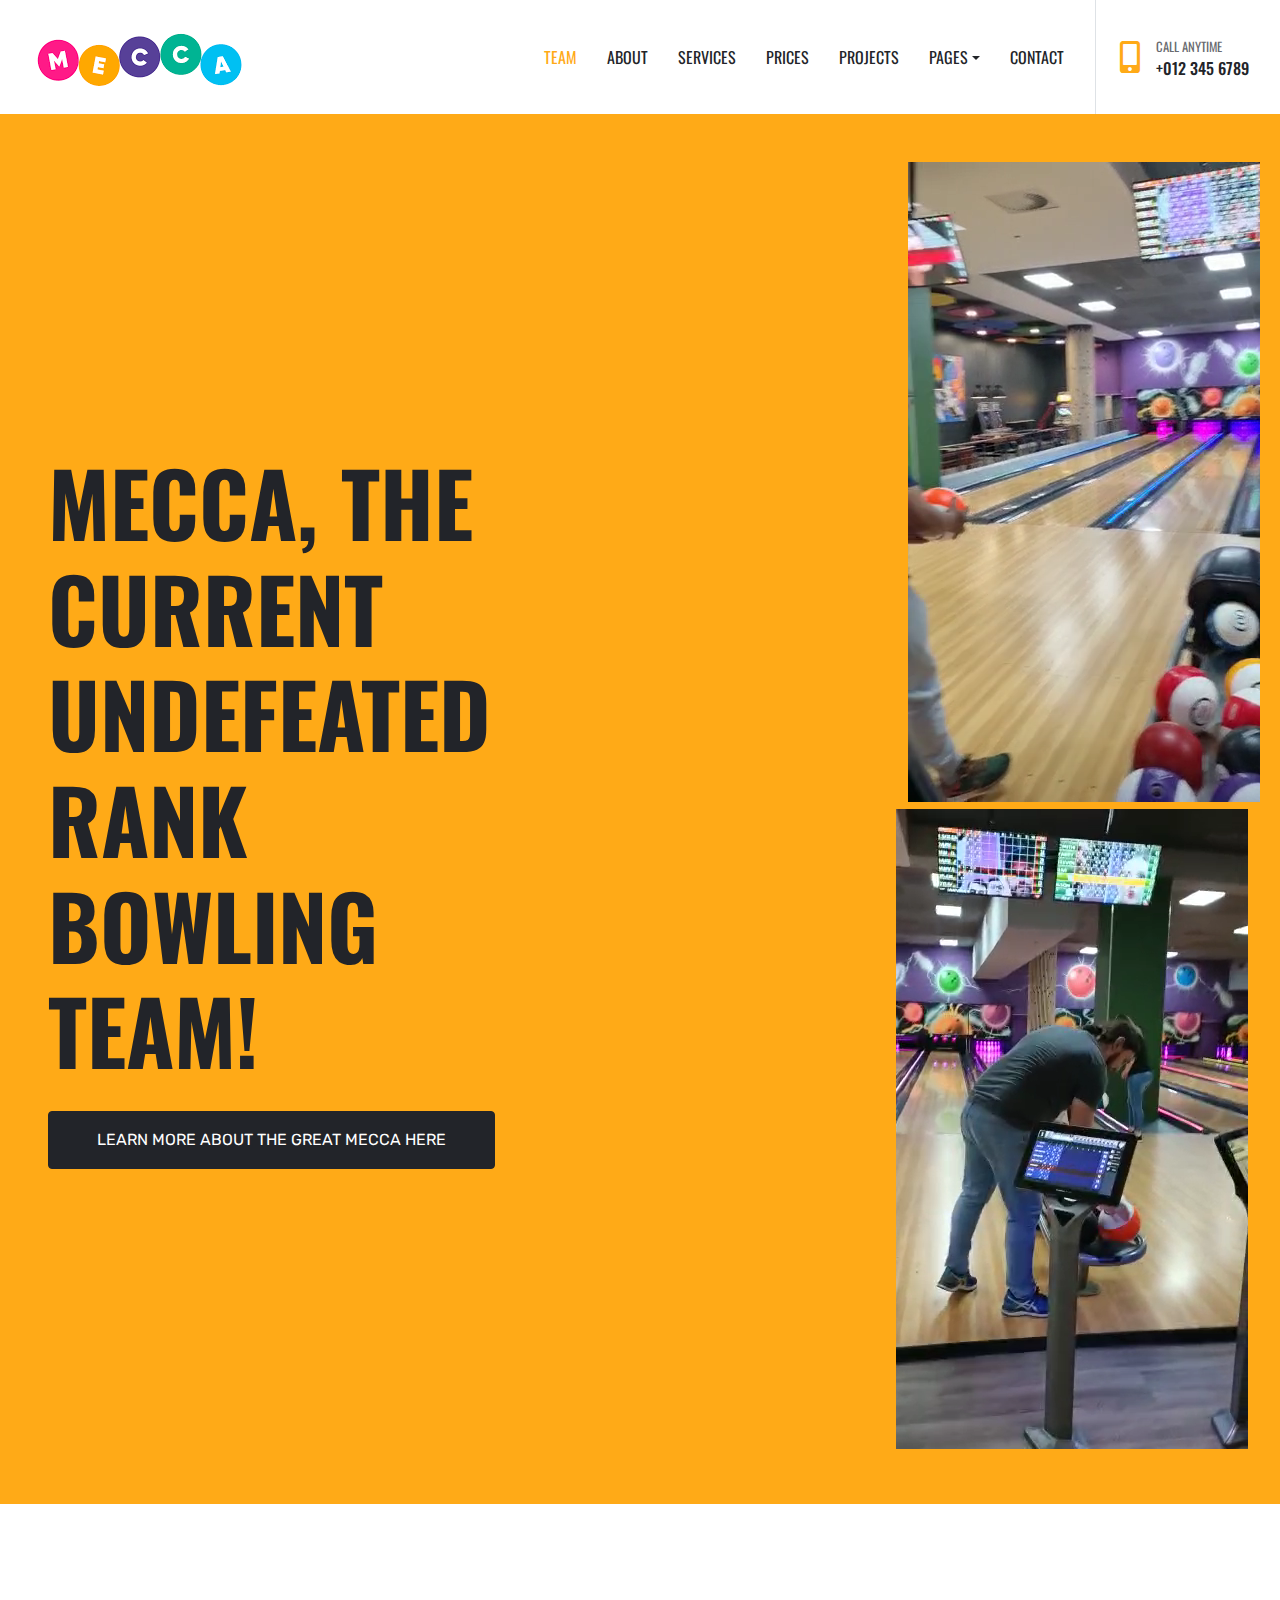
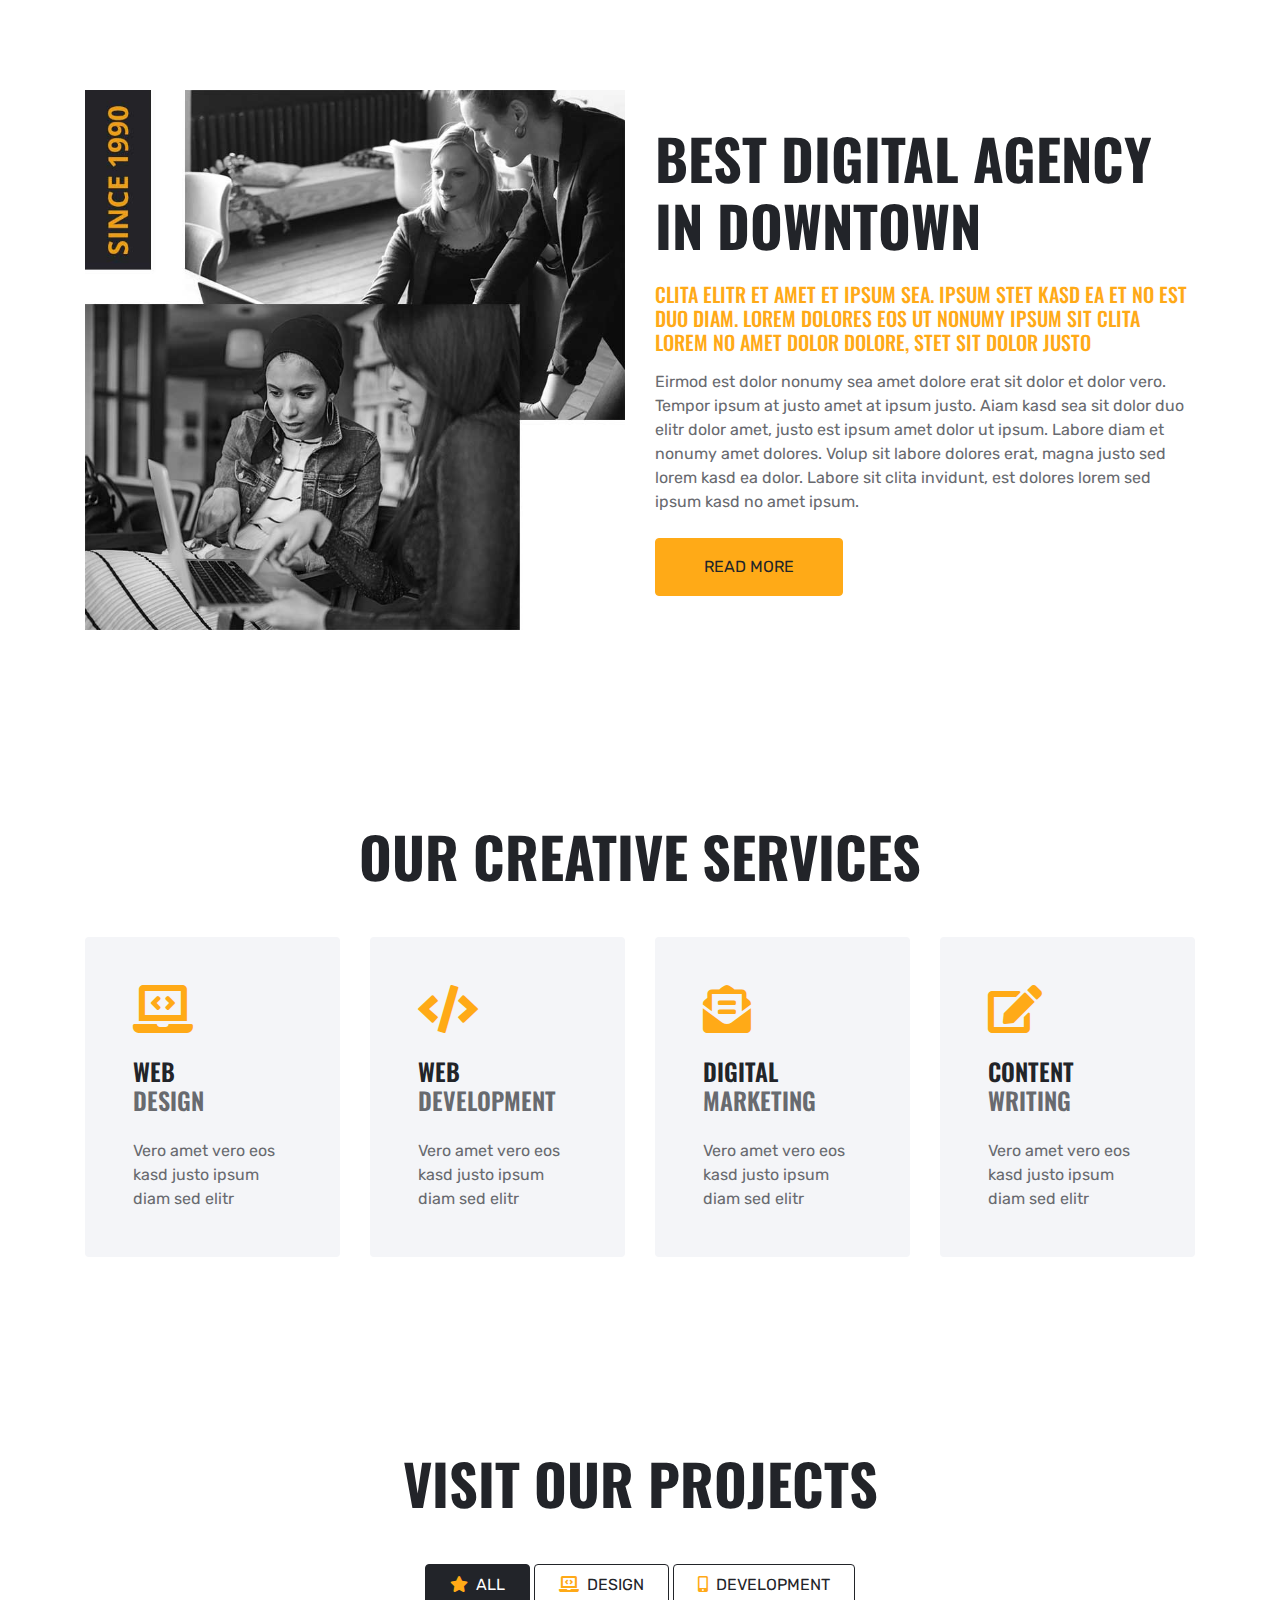
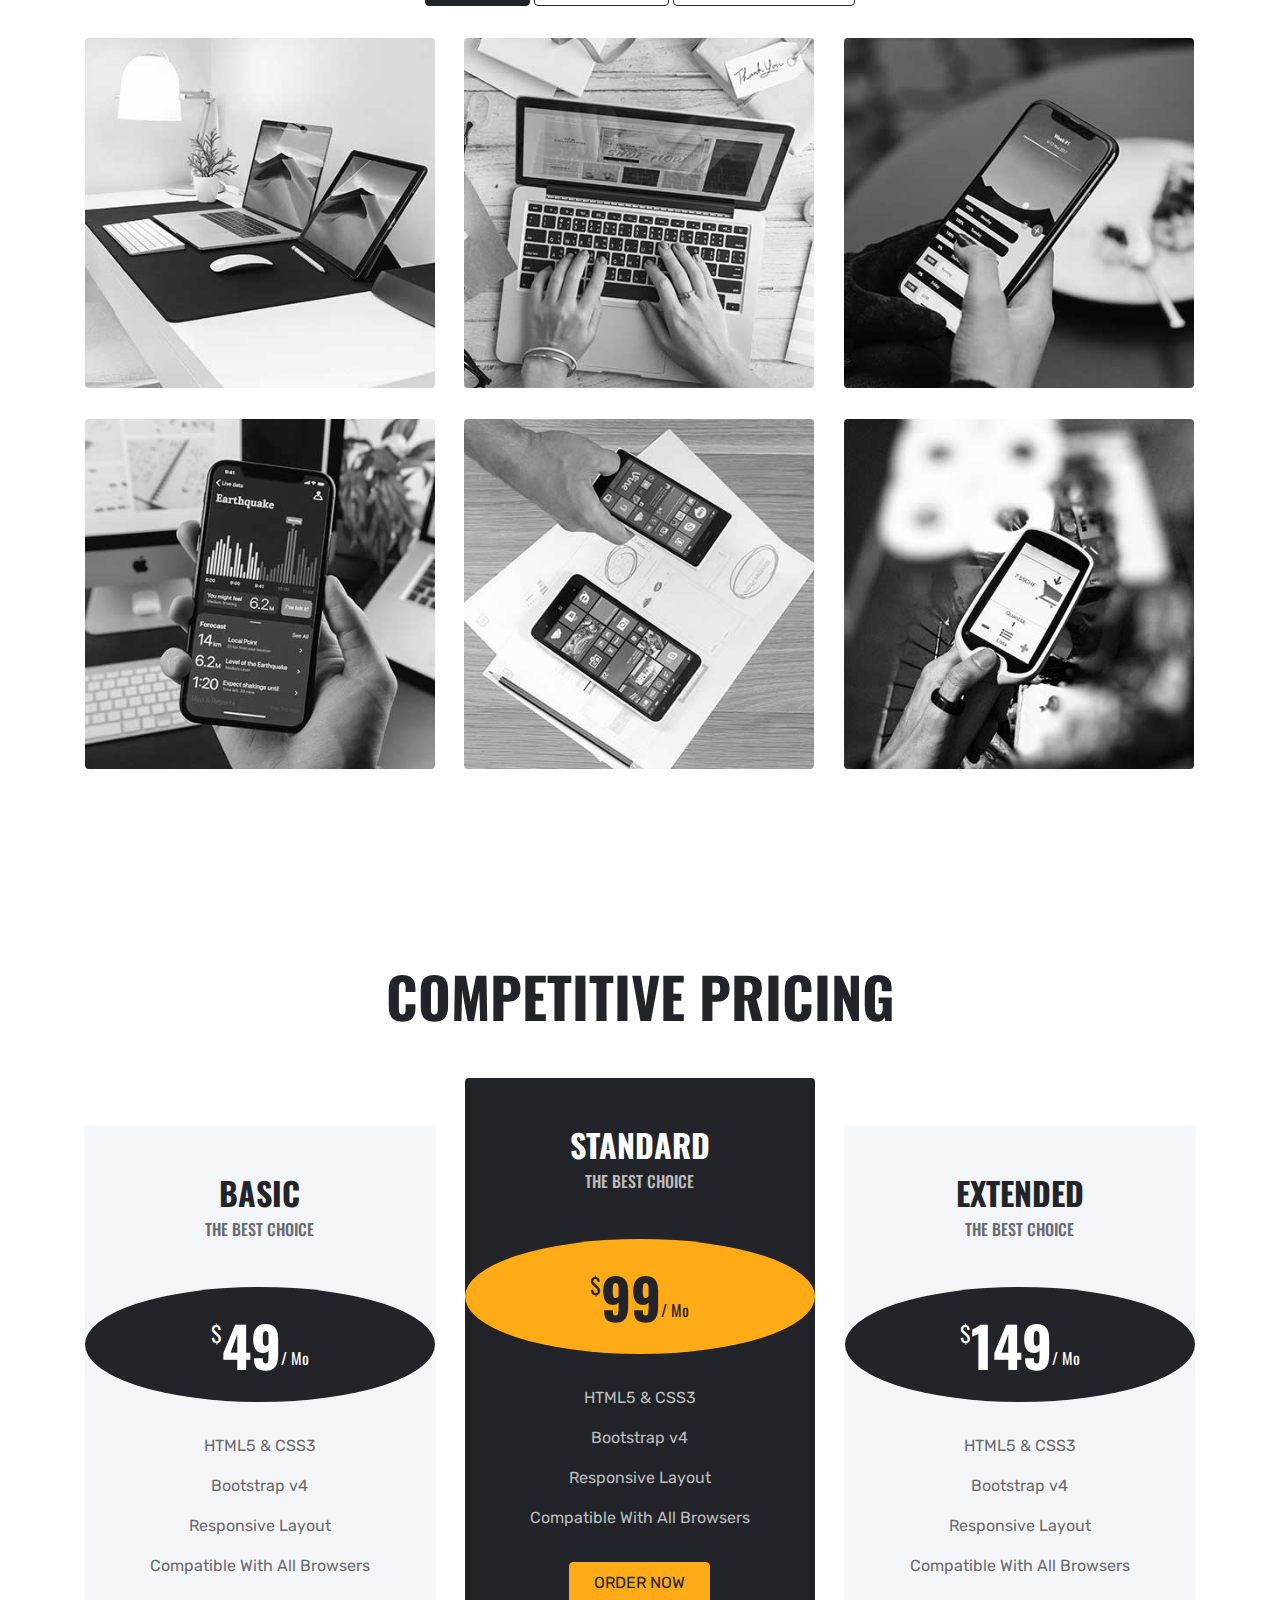
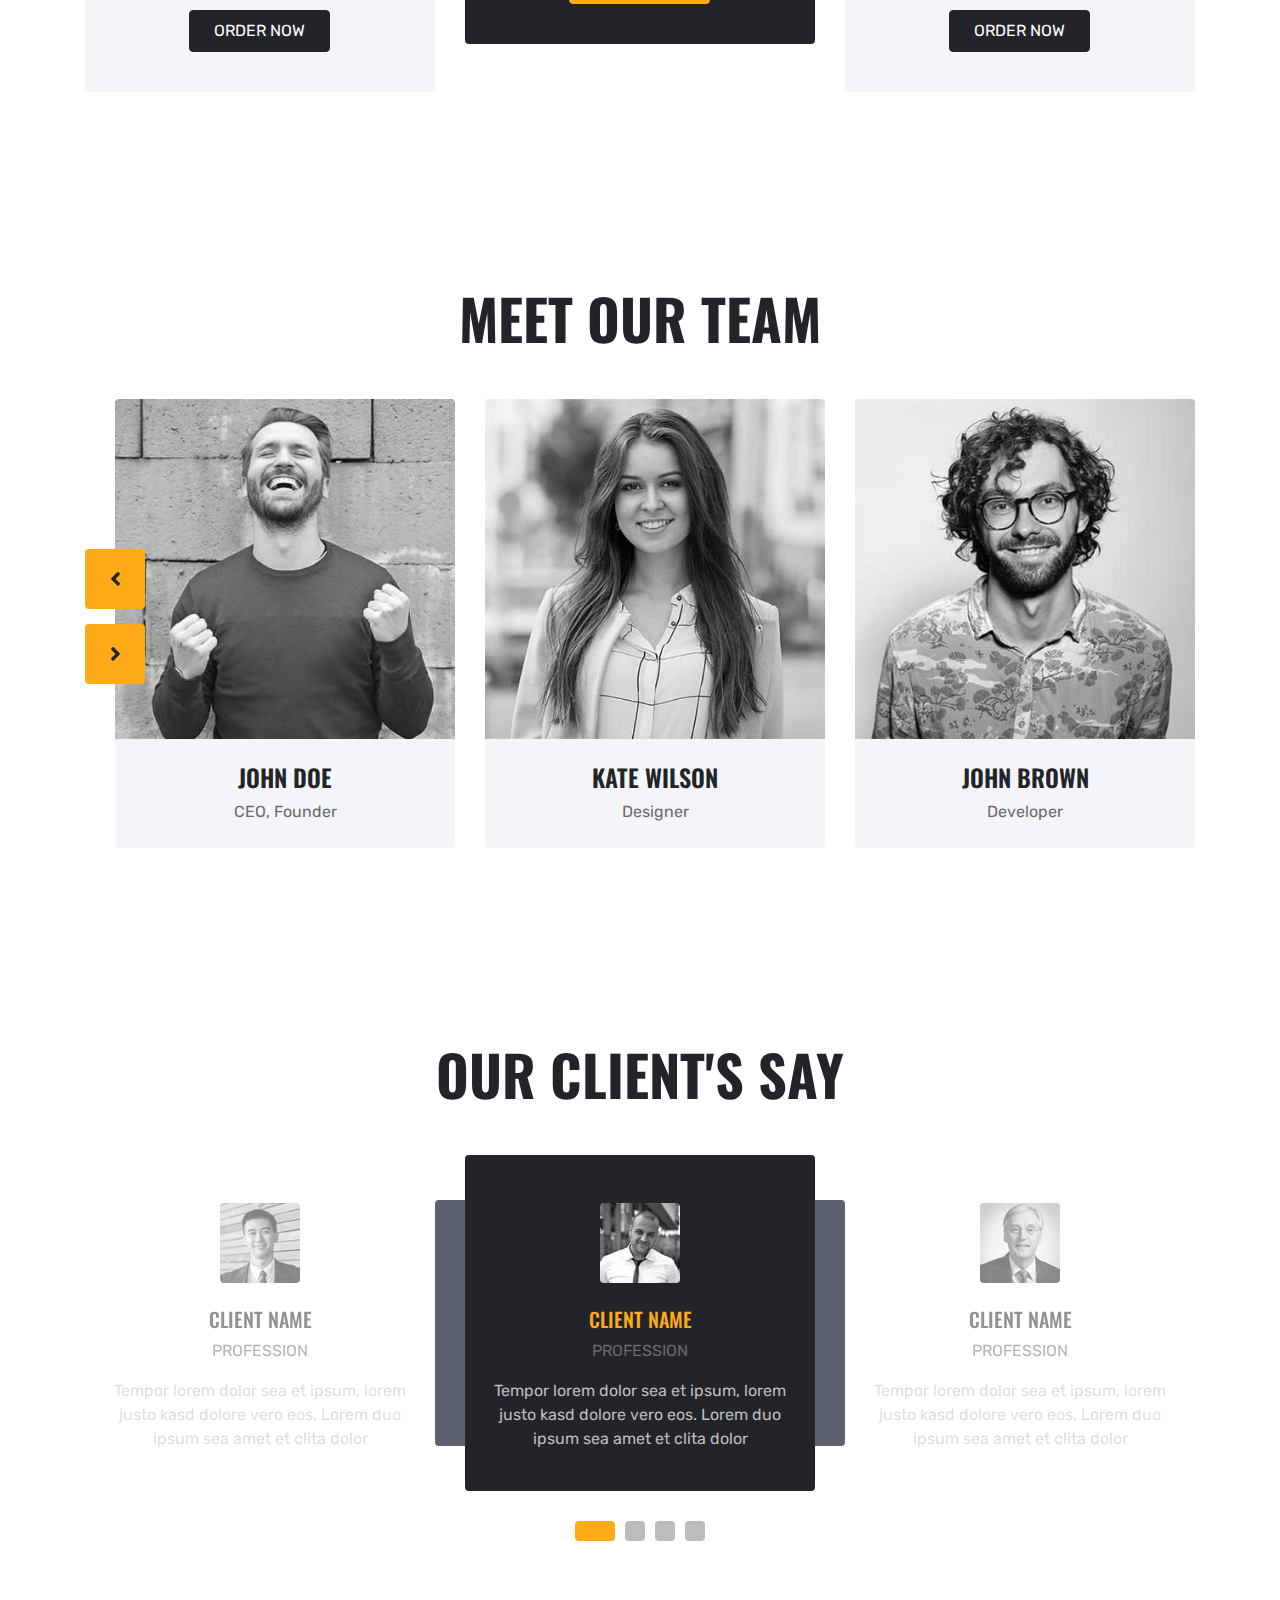
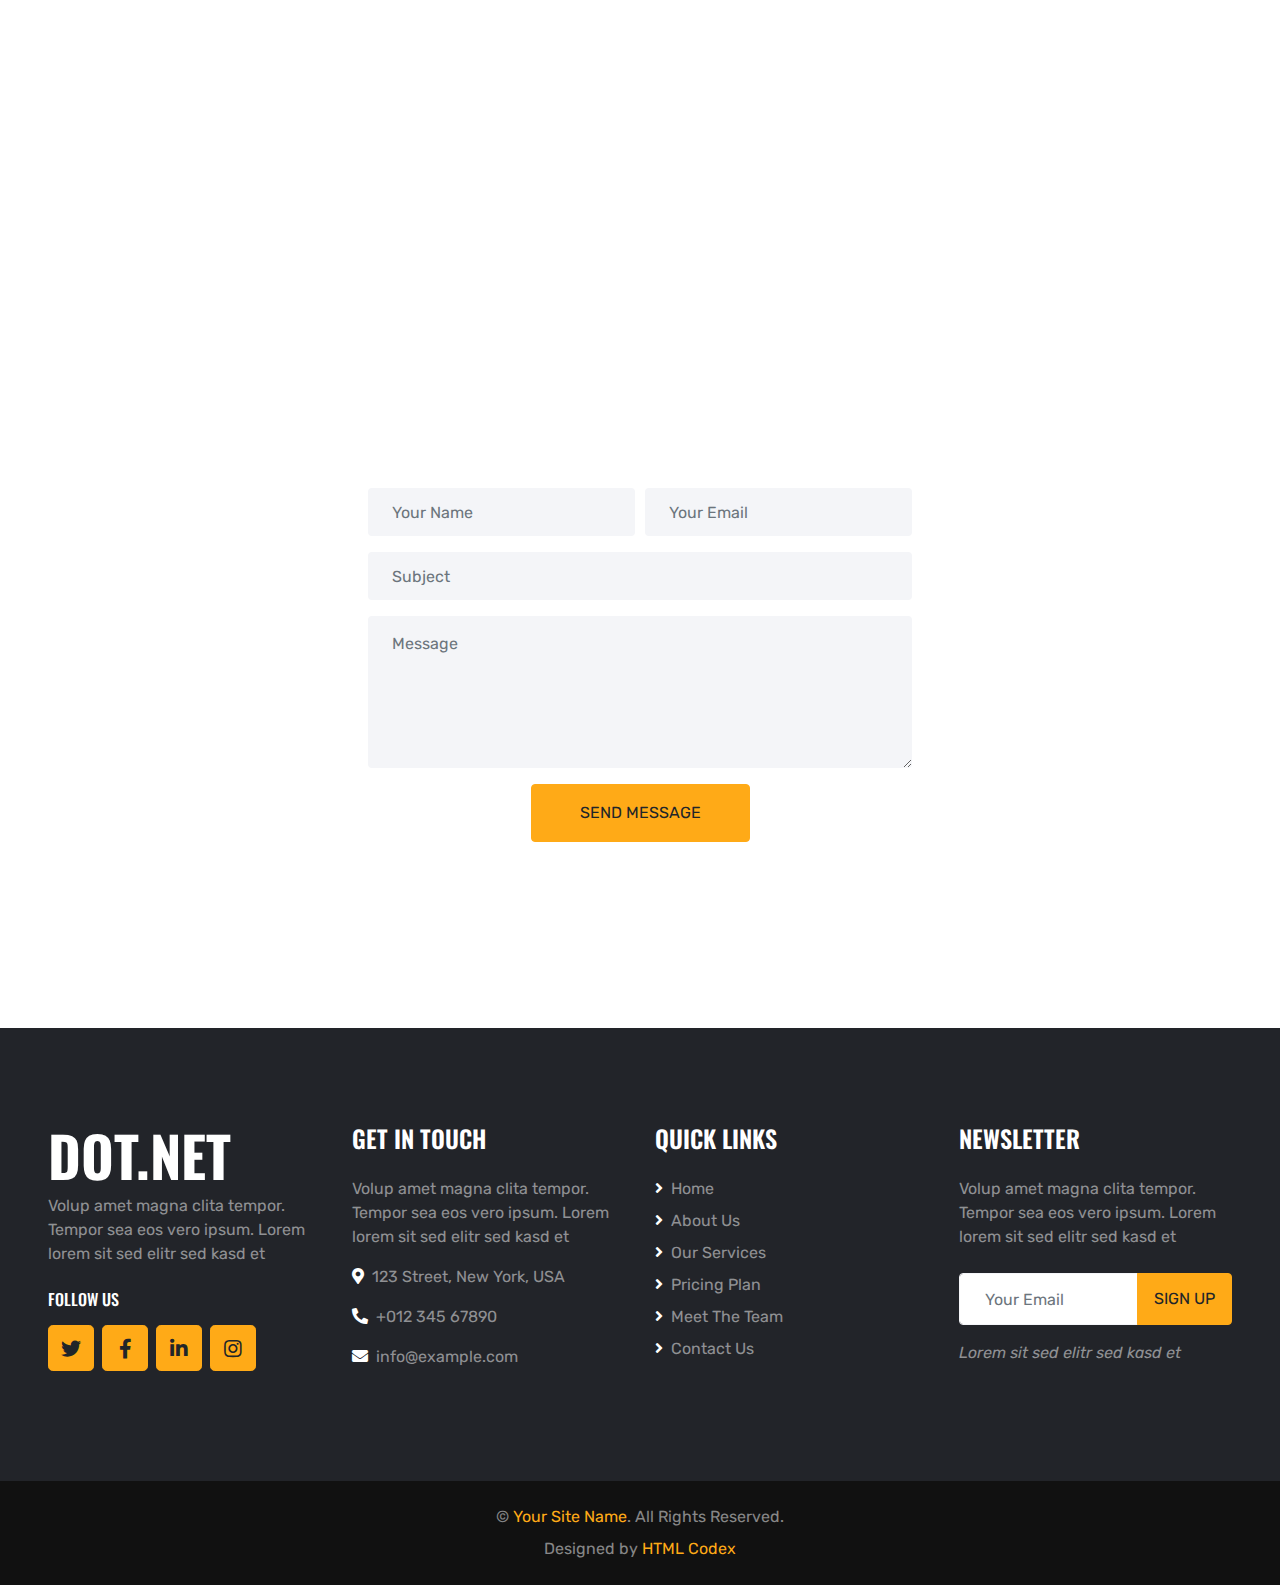
==== index.html @ 52ff5a0e "hello" ====
<!DOCTYPE html>
<html lang="en">

<head>
    <meta charset="utf-8">
    <title>DOT.NET - Digital Agency Website Template</title>
    <meta content="width=device-width, initial-scale=1.0" name="viewport">
    <meta content="Free HTML Templates" name="keywords">
    <meta content="Free HTML Templates" name="description">

    <!-- Favicon -->
    <link href="img/favicon.ico" rel="icon">

    <!-- Google Web Fonts -->
    <link rel="preconnect" href="https://fonts.gstatic.com">
    <link href="https://fonts.googleapis.com/css2?family=Oswald:wght@400;500;600;700&family=Rubik&display=swap" rel="stylesheet"> 

    <!-- Font Awesome -->
    <link href="https://cdnjs.cloudflare.com/ajax/libs/font-awesome/5.15.0/css/all.min.css" rel="stylesheet">

    <!-- Libraries Stylesheet -->
    <link href="lib/owlcarousel/assets/owl.carousel.min.css" rel="stylesheet">
    <link href="lib/lightbox/css/lightbox.min.css" rel="stylesheet">

    <!-- Customized Bootstrap Stylesheet -->
    <link href="css/style.css" rel="stylesheet">
</head>

<body>
    <!-- Navbar Start -->
    <div class="container-fluid bg-white position-relative">
        <nav class="navbar navbar-expand-lg bg-white navbar-light py-3 py-lg-0">
            <a href="index.html" class="navbar-brand text-secondary">
                <img class="img-fluid w-100" src="img/logo.png" alt="">
            </a>
            <button type="button" class="navbar-toggler" data-toggle="collapse" data-target="#navbarCollapse">
                <span class="navbar-toggler-icon"></span>
            </button>
            <div class="collapse navbar-collapse" id="navbarCollapse">
                <div class="navbar-nav ml-auto py-0 pr-3 border-right">
                    <a href="team.html" class="nav-item nav-link active">Team</a>
                    <a href="about.html" class="nav-item nav-link">About</a>
                    <a href="service.html" class="nav-item nav-link">Services</a>
                    <a href="price.html" class="nav-item nav-link">Prices</a>
                    <a href="project.html" class="nav-item nav-link">Projects</a>
                    <div class="nav-item dropdown">
                        <a href="#" class="nav-link dropdown-toggle" data-toggle="dropdown">Pages</a>
                        <div class="dropdown-menu rounded-0 m-0">
                            <a href="team.html" class="dropdown-item">Meat The Team</a>
                            <a href="testimonial.html" class="dropdown-item">Testimonial</a>
                        </div>
                    </div>
                    <a href="contact.html" class="nav-item nav-link">Contact</a>
                </div>
                <div class="d-none d-lg-flex align-items-center pl-4">
                    <i class="fa fa-2x fa-mobile-alt text-primary mr-3"></i>
                    <div>
                        <h6 class="text-body text-uppercase mb-1"><small>Call Anytime</small></h6>
                        <h6 class="m-0">+012 345 6789</h6>
                    </div>
                </div>
            </div>
        </nav>
    </div>
    <!-- Navbar End -->


    <!-- Header Start -->
    <div class="container-fluid bg-primary py-5 px-0" style="margin-bottom: 90px;">
        <div class="row mx-0 align-items-center">
            <div class="col-lg-6 px-md-5 text-center text-lg-left">
                <h1 class="display-2 text-uppercase mb-3">Mecca, the current undefeated rank bowling team!</h1>
                <p class="text-dark mb-4"></p>
                <a href="team.html" class="btn btn-dark text-uppercase mt-1 py-3 px-5">Learn more about the great Mecca here</a>
            </div>
            <div class="col-lg-6 px-0 text-right">

                <video class="img-fluid mt-5 mt-lg-0" controls autoplay muted>
                    <source src="img/headerV.mp4" type="video/mp4" ></video>

                    <img class="img-fluid mt-5 mt-lg-0"  alt="">
                    <img class="img-fluid mt-5 mt-lg-0"  alt="">
                    <img class="img-fluid mt-5 mt-lg-0"  alt="">
                    <img class="img-fluid mt-5 mt-lg-0"  alt="">
                    <img class="img-fluid mt-5 mt-lg-0"  alt="">
                    <video class="img-fluid mt-5 mt-lg-0"  controls autoplay muted>
                        <source src="img/Jan.mp4" type="video/mp4" ></video>
                        <img class="img-fluid mt-5 mt-lg-0"  alt="">
                        <img class="img-fluid mt-5 mt-lg-0"  alt="">
                        <img class="img-fluid mt-5 mt-lg-0"  alt="">
                        <img class="img-fluid mt-5 mt-lg-0"  alt="">
                        <img class="img-fluid mt-5 mt-lg-0"  alt="">
                        <img class="img-fluid mt-5 mt-lg-0"  alt="">
                        <img class="img-fluid mt-5 mt-lg-0"  alt="">
                        <img class="img-fluid mt-5 mt-lg-0"  alt="">
                <!-- <img class="img-fluid mt-5 mt-lg-0" src="img/head.png" alt=""> -->
            </div>
        </div>
    </div>
    <!-- Header End -->


    <!-- About Start -->
    <div class="container-fluid py-5">
        <div class="container py-5">
            <div class="row align-items-center">
                <div class="col-lg-6">
                    <img class="img-fluid mb-4 mb-lg-0" src="img/about.jpg" alt="">
                </div>
                <div class="col-lg-6">
                    <h1 class="display-4 text-uppercase mb-4">Best digital agency in downtown</h1>
                    <h5 class="text-uppercase text-primary mb-3">Clita elitr et amet et ipsum sea. Ipsum stet kasd ea et no est duo diam. Lorem dolores eos ut nonumy ipsum sit clita lorem no amet dolor dolore, stet sit dolor justo</h5>
                    <p class="mb-4">Eirmod est dolor nonumy sea amet dolore erat sit dolor et dolor vero. Tempor ipsum at justo amet at ipsum justo. Aiam kasd sea sit dolor duo elitr dolor amet, justo est ipsum amet dolor ut ipsum. Labore diam et nonumy amet dolores. Volup sit labore dolores erat, magna justo sed lorem kasd ea dolor. Labore sit clita invidunt, est dolores lorem sed ipsum kasd no amet ipsum.</p>
                    <a href="" class="btn btn-primary text-uppercase py-3 px-5">Read More</a>
                </div>
            </div>
        </div>
    </div>
    <!-- About End -->
    

    <!-- Services Start -->
    <div class="container-fluid py-5">
        <div class="container pt-5 pb-3">
            <h1 class="display-4 text-uppercase text-center mb-5">Our Creative Services</h1>
            <div class="row">
                <div class="col-lg-3 mb-2">
                    <div class="service-item rounded p-5 mb-4">
                        <i class="fa fa-3x fa-laptop-code text-primary mb-4"></i>
                        <h4 class="text-uppercase mb-4">Web <span class="d-block text-body">Design</span></h4>
                        <p class="m-0">Vero amet vero eos kasd justo ipsum diam sed elitr</p>
                    </div>
                </div>
                <div class="col-lg-3 mb-2">
                    <div class="service-item rounded p-5 mb-4">
                        <i class="fa fa-3x fa-code text-primary mb-4"></i>
                        <h4 class="text-uppercase mb-4">Web <span class="d-block text-body">Development</span></h4>
                        <p class="m-0">Vero amet vero eos kasd justo ipsum diam sed elitr</p>
                    </div>
                </div>
                <div class="col-lg-3 mb-2">
                    <div class="service-item rounded p-5 mb-4">
                        <i class="fa fa-3x fa-envelope-open-text text-primary mb-4"></i>
                        <h4 class="text-uppercase mb-4">Digital <span class="d-block text-body">Marketing</span></h4>
                        <p class="m-0">Vero amet vero eos kasd justo ipsum diam sed elitr</p>
                    </div>
                </div>
                <div class="col-lg-3 mb-2">
                    <div class="service-item rounded p-5 mb-4">
                        <i class="fa fa-3x fa-edit text-primary mb-4"></i>
                        <h4 class="text-uppercase mb-4">Content <span class="d-block text-body">Writing</span></h4>
                        <p class="m-0">Vero amet vero eos kasd justo ipsum diam sed elitr</p>
                    </div>
                </div>
            </div>
        </div>
    </div>
    <!-- Services End -->


    <!-- Portfolio Start -->
    <div class="container-fluid py-5">
        <div class="container pt-5 pb-3">
            <h1 class="display-4 text-uppercase text-center mb-5">Visit Our Projects</h1>
            <div class="row">
                <div class="col-12 text-center mb-2">
                    <ul class="list-inline mb-4" id="portfolio-flters">
                        <li class="btn btn-outline-dark text-uppercase py-2 px-4 active" data-filter="*">
                            <i class="fa fa-star text-primary mr-2"></i>All
                        </li>
                        <li class="btn btn-outline-dark text-uppercase py-2 px-4" data-filter=".first">
                            <i class="fa fa-laptop-code text-primary mr-2"></i>Design
                        </li>
                        <li class="btn btn-outline-dark text-uppercase py-2 px-4" data-filter=".second">
                            <i class="fa fa-mobile-alt text-primary mr-2"></i>Development
                        </li>
                    </ul>
                </div>
            </div>
            <div class="row portfolio-container">
                <div class="col-lg-4 col-md-6 mb-4 portfolio-item first">
                    <div class="position-relative rounded overflow-hidden mb-2">
                        <img class="img-fluid w-100" src="img/portfolio-1.jpg" alt="">
                        <div class="portfolio-btn d-flex align-items-center justify-content-center">
                            <a href="img/portfolio-1.jpg" data-lightbox="portfolio">
                                <i class="fa fa-4x fa-plus text-primary"></i>
                            </a>
                        </div>
                    </div>
                </div>
                <div class="col-lg-4 col-md-6 mb-4 portfolio-item second">
                    <div class="position-relative rounded overflow-hidden mb-2">
                        <img class="img-fluid w-100" src="img/portfolio-2.jpg" alt="">
                        <div class="portfolio-btn d-flex align-items-center justify-content-center">
                            <a href="img/portfolio-2.jpg" data-lightbox="portfolio">
                                <i class="fa fa-4x fa-plus text-primary"></i>
                            </a>
                        </div>
                    </div>
                </div>
                <div class="col-lg-4 col-md-6 mb-4 portfolio-item first">
                    <div class="position-relative rounded overflow-hidden mb-2">
                        <img class="img-fluid w-100" src="img/portfolio-3.jpg" alt="">
                        <div class="portfolio-btn d-flex align-items-center justify-content-center">
                            <a href="img/portfolio-3.jpg" data-lightbox="portfolio">
                                <i class="fa fa-4x fa-plus text-primary"></i>
                            </a>
                        </div>
                    </div>
                </div>
                <div class="col-lg-4 col-md-6 mb-4 portfolio-item second">
                    <div class="position-relative rounded overflow-hidden mb-2">
                        <img class="img-fluid w-100" src="img/portfolio-4.jpg" alt="">
                        <div class="portfolio-btn d-flex align-items-center justify-content-center">
                            <a href="img/portfolio-4.jpg" data-lightbox="portfolio">
                                <i class="fa fa-4x fa-plus text-primary"></i>
                            </a>
                        </div>
                    </div>
                </div>
                <div class="col-lg-4 col-md-6 mb-4 portfolio-item first">
                    <div class="position-relative rounded overflow-hidden mb-2">
                        <img class="img-fluid w-100" src="img/portfolio-5.jpg" alt="">
                        <div class="portfolio-btn d-flex align-items-center justify-content-center">
                            <a href="img/portfolio-3.jpg" data-lightbox="portfolio">
                                <i class="fa fa-4x fa-plus text-primary"></i>
                            </a>
                        </div>
                    </div>
                </div>
                <div class="col-lg-4 col-md-6 mb-4 portfolio-item second">
                    <div class="position-relative rounded overflow-hidden mb-2">
                        <img class="img-fluid w-100" src="img/portfolio-6.jpg" alt="">
                        <div class="portfolio-btn d-flex align-items-center justify-content-center">
                            <a href="img/portfolio-4.jpg" data-lightbox="portfolio">
                                <i class="fa fa-4x fa-plus text-primary"></i>
                            </a>
                        </div>
                    </div>
                </div>
            </div>
        </div>
    </div>
    <!-- Portfolio End -->


    <!-- Pricing Plan Start -->
    <div class="container-fluid py-5">
        <div class="container pt-5 pb-3">
            <h1 class="display-4 text-uppercase text-center mb-5">Competitive Pricing</h1>
            <div class="row">
                <div class="col-lg-4 mb-2">
                    <div class="bg-light rounded text-center pt-5 mt-lg-5 mb-4">
                        <h2 class="text-uppercase">Basic</h2>
                        <h6 class="text-uppercase text-body mb-5">The Best Choice</h6>
                        <div class="text-center bg-dark rounded-circle p-4 mb-2">
                            <h1 class="display-4 text-white mb-0">
                                <small class="align-top"
                                    style="font-size: 22px; line-height: 45px;">$</small>49<small
                                    class="align-bottom" style="font-size: 16px; line-height: 40px;">/
                                    Mo</small>
                            </h1>
                        </div>
                        <div class="text-center py-4">
                            <p>HTML5 & CSS3</p>
                            <p>Bootstrap v4</p>
                            <p>Responsive Layout</p>
                            <p>Compatible With All Browsers</p>
                            <a href="" class="btn btn-dark text-uppercase py-2 px-4 my-3">Order Now</a>
                        </div>
                    </div>
                </div>
                <div class="col-lg-4 mb-2">
                    <div class="bg-dark rounded text-center pt-5 mb-4">
                        <h2 class="text-uppercase text-white">Standard</h2>
                        <h6 class="text-uppercase text-secondary mb-5">The Best Choice</h6>
                        <div class="text-center bg-primary rounded-circle p-4 mb-2">
                            <h1 class="display-4 mb-0">
                                <small class="align-top"
                                    style="font-size: 22px; line-height: 45px;">$</small>99<small
                                    class="align-bottom" style="font-size: 16px; line-height: 40px;">/
                                    Mo</small>
                            </h1>
                        </div>
                        <div class="text-center text-secondary py-4">
                            <p>HTML5 & CSS3</p>
                            <p>Bootstrap v4</p>
                            <p>Responsive Layout</p>
                            <p>Compatible With All Browsers</p>
                            <a href="" class="btn btn-primary text-uppercase py-2 px-4 my-3">Order Now</a>
                        </div>
                    </div>
                </div>
                <div class="col-lg-4 mb-2">
                    <div class="bg-light rounded text-center pt-5 mt-lg-5 mb-4">
                        <h2 class=" text-uppercase">Extended</h2>
                        <h6 class="text-uppercase text-body mb-5">The Best Choice</h6>
                        <div class="text-center bg-dark rounded-circle p-4 mb-2">
                            <h1 class="display-4 text-white mb-0">
                                <small class="align-top"
                                    style="font-size: 22px; line-height: 45px;">$</small>149<small
                                    class="align-bottom" style="font-size: 16px; line-height: 40px;">/
                                    Mo</small>
                            </h1>
                        </div>
                        <div class="text-center py-4">
                            <p>HTML5 & CSS3</p>
                            <p>Bootstrap v4</p>
                            <p>Responsive Layout</p>
                            <p>Compatible With All Browsers</p>
                            <a href="" class="btn btn-dark text-uppercase py-2 px-4 my-3">Order Now</a>
                        </div>
                    </div>
                </div>
            </div>
        </div>
    </div>
    <!-- Pricing Plan End -->


    <!-- Team Start -->
    <div class="container-fluid py-5">
        <div class="container py-5">
            <h1 class="display-4 text-uppercase text-center mb-5">Meet Our Team</h1>
            <div class="owl-carousel team-carousel position-relative" style="padding-left: 30px;">
                <div class="team-item rounded overflow-hidden">
                    <div class="position-relative">
                        <img class="img-fluid w-100" src="img/team-1.jpg" alt="">
                        <div class="team-overlay">
                            <div class="d-flex align-items-center justify-content-start">
                                <p class="mb-4">Volup amet magna clita tempor. Tempor sea eos vero ipsum. Lorem lorem sit sed elitr sed kasd et</p>
                                <a class="btn btn-lg btn-primary btn-lg-square mx-1" href="#"><i class="fab fa-facebook-f"></i></a>
                                <a class="btn btn-lg btn-primary btn-lg-square mx-1" href="#"><i class="fab fa-linkedin-in"></i></a>
                            </div>
                        </div>
                    </div>
                    <div class="bg-light text-center p-4">
                        <h4 class="text-uppercase">John Doe</h4>
                        <p class="m-0">CEO, Founder</p>
                    </div>
                </div>
                <div class="team-item rounded overflow-hidden">
                    <div class="position-relative">
                        <img class="img-fluid w-100" src="img/team-2.jpg" alt="">
                        <div class="team-overlay">
                            <div class="d-flex align-items-center justify-content-start">
                                <p class="mb-4">Volup amet magna clita tempor. Tempor sea eos vero ipsum. Lorem lorem sit sed elitr sed kasd et</p>
                                <a class="btn btn-lg btn-primary btn-lg-square mx-1" href="#"><i class="fab fa-facebook-f"></i></a>
                                <a class="btn btn-lg btn-primary btn-lg-square mx-1" href="#"><i class="fab fa-linkedin-in"></i></a>
                            </div>
                        </div>
                    </div>
                    <div class="bg-light text-center p-4">
                        <h4 class="text-uppercase">Kate Wilson</h4>
                        <p class="m-0">Designer</p>
                    </div>
                </div>
                <div class="team-item rounded overflow-hidden">
                    <div class="position-relative">
                        <img class="img-fluid w-100" src="img/team-3.jpg" alt="">
                        <div class="team-overlay">
                            <div class="d-flex align-items-center justify-content-start">
                                <p class="mb-4">Volup amet magna clita tempor. Tempor sea eos vero ipsum. Lorem lorem sit sed elitr sed kasd et</p>
                                <a class="btn btn-lg btn-primary btn-lg-square mx-1" href="#"><i class="fab fa-facebook-f"></i></a>
                                <a class="btn btn-lg btn-primary btn-lg-square mx-1" href="#"><i class="fab fa-linkedin-in"></i></a>
                            </div>
                        </div>
                    </div>
                    <div class="bg-light text-center p-4">
                        <h4 class="text-uppercase">John Brown</h4>
                        <p class="m-0">Developer</p>
                    </div>
                </div>
                <div class="team-item rounded overflow-hidden">
                    <div class="position-relative">
                        <img class="img-fluid w-100" src="img/team-4.jpg" alt="">
                        <div class="team-overlay">
                            <div class="d-flex align-items-center justify-content-start">
                                <p class="mb-4">Volup amet magna clita tempor. Tempor sea eos vero ipsum. Lorem lorem sit sed elitr sed kasd et</p>
                                <a class="btn btn-lg btn-primary btn-lg-square mx-1" href="#"><i class="fab fa-facebook-f"></i></a>
                                <a class="btn btn-lg btn-primary btn-lg-square mx-1" href="#"><i class="fab fa-linkedin-in"></i></a>
                            </div>
                        </div>
                    </div>
                    <div class="bg-light text-center p-4">
                        <h4 class="text-uppercase">Paul Watson</h4>
                        <p class="m-0">Marketer</p>
                    </div>
                </div>
            </div>
        </div>
    </div>
    <!-- Team End -->


    <!-- Testimonial Start -->
    <div class="container-fluid py-5">
        <div class="container py-5">
            <h1 class="display-4 text-uppercase text-center mb-5">Our Client's Say</h1>
            <div class="owl-carousel testimonial-carousel">
                <div class="testimonial-item position-relative text-center rounded p-4">
                    <img class="img-fluid rounded mx-auto my-4" src="img/testimonial-1.jpg" alt="">
                    <h5 class="text-uppercase">Client Name</h5>
                    <p class="text-uppercase">Profession</p>
                    <p class="text-secondary">Tempor lorem dolor sea et ipsum, lorem justo kasd dolore vero eos. Lorem duo ipsum sea amet et clita dolor</p>
                </div>
                <div class="testimonial-item position-relative text-center rounded p-4">
                    <img class="img-fluid rounded mx-auto my-4" src="img/testimonial-2.jpg" alt="">
                    <h5 class="text-uppercase">Client Name</h5>
                    <p class="text-uppercase">Profession</p>
                    <p class="text-secondary">Tempor lorem dolor sea et ipsum, lorem justo kasd dolore vero eos. Lorem duo ipsum sea amet et clita dolor</p>
                </div>
                <div class="testimonial-item position-relative text-center rounded p-4">
                    <img class="img-fluid rounded mx-auto my-4" src="img/testimonial-3.jpg" alt="">
                    <h5 class="text-uppercase">Client Name</h5>
                    <p class="text-uppercase">Profession</p>
                    <p class="text-secondary">Tempor lorem dolor sea et ipsum, lorem justo kasd dolore vero eos. Lorem duo ipsum sea amet et clita dolor</p>
                </div>
                <div class="testimonial-item position-relative text-center rounded p-4">
                    <img class="img-fluid rounded mx-auto my-4" src="img/testimonial-4.jpg" alt="">
                    <h5 class="text-uppercase">Client Name</h5>
                    <p class="text-uppercase">Profession</p>
                    <p class="text-secondary">Tempor lorem dolor sea et ipsum, lorem justo kasd dolore vero eos. Lorem duo ipsum sea amet et clita dolor</p>
                </div>
            </div>
        </div>
    </div>
    <!-- Testimonial End -->


    <!-- Contact Start -->
    <div class="container-fluid py-5 px-0">
        <div class="row mt-5 mx-0">
            <div class="col-12 px-0" style="height: 500px;">
                <div class="position-relative h-100">
                    <iframe class="position-relative w-100 h-100"
                        src="https://www.google.com/maps/embed?pb=!1m18!1m12!1m3!1d3001156.4288297426!2d-78.01371936852176!3d42.72876761954724!2m3!1f0!2f0!3f0!3m2!1i1024!2i768!4f13.1!3m3!1m2!1s0x4ccc4bf0f123a5a9%3A0xddcfc6c1de189567!2sNew%20York%2C%20USA!5e0!3m2!1sen!2sbd!4v1603794290143!5m2!1sen!2sbd"
                        frameborder="0" style="border:0;" allowfullscreen="" aria-hidden="false"
                        tabindex="0"></iframe>
                </div>
            </div>
        </div>
        <div class="row mx-0 justify-content-center" style="margin-top: -200px;">
            <div class="col-lg-6 col-md-8 col-sm-10 px-0">
                <div class="contact-form bg-white rounded p-5">
                    <div id="success"></div>
                    <form name="sentMessage" id="contactForm" novalidate="novalidate">
                        <div class="form-row">
                            <div class="col-md-6">
                                <div class="control-group">
                                    <input type="text" class="form-control bg-light border-0 p-4" id="name" placeholder="Your Name" required="required" data-validation-required-message="Please enter your name" />
                                    <p class="help-block text-danger"></p>
                                </div>
                            </div>
                            <div class="col-md-6">
                                <div class="control-group">
                                    <input type="email" class="form-control bg-light border-0 p-4" id="email" placeholder="Your Email" required="required" data-validation-required-message="Please enter your email" />
                                    <p class="help-block text-danger"></p>
                                </div>
                            </div>
                        </div>
                        <div class="control-group">
                            <input type="text" class="form-control bg-light border-0 p-4" id="subject" placeholder="Subject" required="required" data-validation-required-message="Please enter a subject" />
                            <p class="help-block text-danger"></p>
                        </div>
                        <div class="control-group">
                            <textarea class="form-control bg-light border-0 py-3 px-4" rows="5" id="message" placeholder="Message" required="required" data-validation-required-message="Please enter your message"></textarea>
                            <p class="help-block text-danger"></p>
                        </div>
                        <div class="text-center">
                            <button class="btn btn-primary text-uppercase py-3 px-5" type="submit" id="sendMessageButton">Send Message</button>
                        </div>
                    </form>
                </div>
            </div>
        </div>
    </div>
    <!-- Contact End -->


    <!-- Footer Start -->
    <div class="container-fluid bg-dark text-white-50 py-5 px-sm-3 px-md-5" style="margin-top: 90px;">
        <div class="row pt-5">
            <div class="col-lg-3 col-md-6 mb-5">
                <a href="index.html" class="navbar-brand">
                    <h1 class="m-0 mt-n2 text-white display-4">DOT.NET</h1>
                </a>
                <p>Volup amet magna clita tempor. Tempor sea eos vero ipsum. Lorem lorem sit sed elitr sed kasd et</p>
                <h6 class="text-uppercase text-white py-2">Follow Us</h6>
                <div class="d-flex justify-content-start">
                    <a class="btn btn-lg btn-primary btn-lg-square mr-2" href="#"><i class="fab fa-twitter"></i></a>
                    <a class="btn btn-lg btn-primary btn-lg-square mr-2" href="#"><i class="fab fa-facebook-f"></i></a>
                    <a class="btn btn-lg btn-primary btn-lg-square mr-2" href="#"><i class="fab fa-linkedin-in"></i></a>
                    <a class="btn btn-lg btn-primary btn-lg-square" href="#"><i class="fab fa-instagram"></i></a>
                </div>
            </div>
            <div class="col-lg-3 col-md-6 mb-5">
                <h4 class="text-uppercase text-white mb-4">Get In Touch</h4>
                <p>Volup amet magna clita tempor. Tempor sea eos vero ipsum. Lorem lorem sit sed elitr sed kasd et</p>
                <p><i class="fa fa-map-marker-alt text-white mr-2"></i>123 Street, New York, USA</p>
                <p><i class="fa fa-phone-alt text-white mr-2"></i>+012 345 67890</p>
                <p><i class="fa fa-envelope text-white mr-2"></i>info@example.com</p>
            </div>
            <div class="col-lg-3 col-md-6 mb-5">
                <h4 class="text-uppercase text-white mb-4">Quick Links</h4>
                <div class="d-flex flex-column justify-content-start">
                    <a class="text-white-50 mb-2" href="#"><i class="fa fa-angle-right text-white mr-2"></i>Home</a>
                    <a class="text-white-50 mb-2" href="#"><i class="fa fa-angle-right text-white mr-2"></i>About Us</a>
                    <a class="text-white-50 mb-2" href="#"><i class="fa fa-angle-right text-white mr-2"></i>Our Services</a>
                    <a class="text-white-50 mb-2" href="#"><i class="fa fa-angle-right text-white mr-2"></i>Pricing Plan</a>
                    <a class="text-white-50 mb-2" href="#"><i class="fa fa-angle-right text-white mr-2"></i>Meet The Team</a>
                    <a class="text-white-50" href="#"><i class="fa fa-angle-right text-white mr-2"></i>Contact Us</a>
                </div>
            </div>
            <div class="col-lg-3 col-md-6 mb-5">
                <h4 class="text-uppercase text-white mb-4">Newsletter</h4>
                <p class="mb-4">Volup amet magna clita tempor. Tempor sea eos vero ipsum. Lorem lorem sit sed elitr sed kasd et</p>
                <div class="w-100 mb-3">
                    <div class="input-group">
                        <input type="text" class="form-control border-light" style="padding: 25px;" placeholder="Your Email">
                        <div class="input-group-append">
                            <button class="btn btn-primary text-uppercase px-3">Sign Up</button>
                        </div>
                    </div>
                </div>
                <i>Lorem sit sed elitr sed kasd et</i>
            </div>
        </div>
    </div>
    <div class="container-fluid py-4 px-sm-3 px-md-5" style="background: #111111;">
        <p class="mb-2 text-center text-white-50">&copy; <a href="#">Your Site Name</a>. All Rights Reserved.</p>
        <p class="m-0 text-center text-white-50">Designed by <a href="https://htmlcodex.com">HTML Codex</a></p>
    </div>
    <!-- Footer End -->


    <!-- Back to Top -->
    <a href="#" class="btn btn-lg btn-primary btn-lg-square back-to-top"><i class="fa fa-angle-up"></i></a>


    <!-- JavaScript Libraries -->
    <script src="https://code.jquery.com/jquery-3.4.1.min.js"></script>
    <script src="https://stackpath.bootstrapcdn.com/bootstrap/4.4.1/js/bootstrap.bundle.min.js"></script>
    <script src="lib/easing/easing.min.js"></script>
    <script src="lib/waypoints/waypoints.min.js"></script>
    <script src="lib/owlcarousel/owl.carousel.min.js"></script>
    <script src="lib/isotope/isotope.pkgd.min.js"></script>
    <script src="lib/lightbox/js/lightbox.min.js"></script>

    <!-- Contact Javascript File -->
    <script src="mail/jqBootstrapValidation.min.js"></script>
    <script src="mail/contact.js"></script>

    <!-- Template Javascript -->
    <script src="js/main.js"></script>
</body>

</html>
---- css/style.css ----
/******* Bootstrap Theming ********/
/*!
 * Bootstrap v4.5.3 (https://getbootstrap.com/)
 * Copyright 2011-2020 The Bootstrap Authors
 * Copyright 2011-2020 Twitter, Inc.
 * Licensed under MIT (https://github.com/twbs/bootstrap/blob/main/LICENSE)
 */
:root {
  --blue: #007bff;
  --indigo: #6610f2;
  --purple: #6f42c1;
  --pink: #e83e8c;
  --red: #dc3545;
  --orange: #fd7e14;
  --yellow: #28a745;
  --green: #28a745;
  --teal: #20c997;
  --cyan: #17a2b8;
  --white: #fff;
  --gray: #6c757d;
  --gray-dark: #343a40;
  --primary: #FFAA17;
  --secondary: #BDBDBF;
  --success: #28a745;
  --info: #17a2b8;
  --warning: #28a745;
  --danger: #dc3545;
  --light: #F4F5F8;
  --dark: #222429;
  --breakpoint-xs: 0;
  --breakpoint-sm: 576px;
  --breakpoint-md: 768px;
  --breakpoint-lg: 992px;
  --breakpoint-xl: 1200px;
  --font-family-sans-serif: "Rubik", sans-serif;
  --font-family-monospace: SFMono-Regular, Menlo, Monaco, Consolas, "Liberation Mono", "Courier New", monospace;
}

*,
*::before,
*::after {
  box-sizing: border-box;
}

html {
  font-family: sans-serif;
  line-height: 1.15;
  -webkit-text-size-adjust: 100%;
  -webkit-tap-highlight-color: rgba(0, 0, 0, 0);
}

article, aside, figcaption, figure, footer, header, hgroup, main, nav, section {
  display: block;
}

body {
  margin: 0;
  font-family: "Rubik", sans-serif;
  font-size: 1rem;
  font-weight: 400;
  line-height: 1.5;
  color: #686A6F;
  text-align: left;
  background-color: #fff;
}

[tabindex="-1"]:focus:not(:focus-visible) {
  outline: 0 !important;
}

hr {
  box-sizing: content-box;
  height: 0;
  overflow: visible;
}

h1, h2, h3, h4, h5, h6 {
  margin-top: 0;
  margin-bottom: 0.5rem;
}

p {
  margin-top: 0;
  margin-bottom: 1rem;
}

abbr[title],
abbr[data-original-title] {
  text-decoration: underline;
  text-decoration: underline dotted;
  cursor: help;
  border-bottom: 0;
  text-decoration-skip-ink: none;
}

address {
  margin-bottom: 1rem;
  font-style: normal;
  line-height: inherit;
}

ol,
ul,
dl {
  margin-top: 0;
  margin-bottom: 1rem;
}

ol ol,
ul ul,
ol ul,
ul ol {
  margin-bottom: 0;
}

dt {
  font-weight: 700;
}

dd {
  margin-bottom: .5rem;
  margin-left: 0;
}

blockquote {
  margin: 0 0 1rem;
}

b,
strong {
  font-weight: bolder;
}

small {
  font-size: 80%;
}

sub,
sup {
  position: relative;
  font-size: 75%;
  line-height: 0;
  vertical-align: baseline;
}

sub {
  bottom: -.25em;
}

sup {
  top: -.5em;
}

a {
  color: #FFAA17;
  text-decoration: none;
  background-color: transparent;
}

a:hover {
  color: #ca8000;
  text-decoration: underline;
}

a:not([href]):not([class]) {
  color: inherit;
  text-decoration: none;
}

a:not([href]):not([class]):hover {
  color: inherit;
  text-decoration: none;
}

pre,
code,
kbd,
samp {
  font-family: SFMono-Regular, Menlo, Monaco, Consolas, "Liberation Mono", "Courier New", monospace;
  font-size: 1em;
}

pre {
  margin-top: 0;
  margin-bottom: 1rem;
  overflow: auto;
  -ms-overflow-style: scrollbar;
}

figure {
  margin: 0 0 1rem;
}

img {
  vertical-align: middle;
  border-style: none;
}

svg {
  overflow: hidden;
  vertical-align: middle;
}

table {
  border-collapse: collapse;
}

caption {
  padding-top: 0.75rem;
  padding-bottom: 0.75rem;
  color: #6c757d;
  text-align: left;
  caption-side: bottom;
}

th {
  text-align: inherit;
  text-align: -webkit-match-parent;
}

label {
  display: inline-block;
  margin-bottom: 0.5rem;
}

button {
  border-radius: 0;
}

button:focus {
  outline: 1px dotted;
  outline: 5px auto -webkit-focus-ring-color;
}

input,
button,
select,
optgroup,
textarea {
  margin: 0;
  font-family: inherit;
  font-size: inherit;
  line-height: inherit;
}

button,
input {
  overflow: visible;
}

button,
select {
  text-transform: none;
}

[role="button"] {
  cursor: pointer;
}

select {
  word-wrap: normal;
}

button,
[type="button"],
[type="reset"],
[type="submit"] {
  -webkit-appearance: button;
}

button:not(:disabled),
[type="button"]:not(:disabled),
[type="reset"]:not(:disabled),
[type="submit"]:not(:disabled) {
  cursor: pointer;
}

button::-moz-focus-inner,
[type="button"]::-moz-focus-inner,
[type="reset"]::-moz-focus-inner,
[type="submit"]::-moz-focus-inner {
  padding: 0;
  border-style: none;
}

input[type="radio"],
input[type="checkbox"] {
  box-sizing: border-box;
  padding: 0;
}

textarea {
  overflow: auto;
  resize: vertical;
}

fieldset {
  min-width: 0;
  padding: 0;
  margin: 0;
  border: 0;
}

legend {
  display: block;
  width: 100%;
  max-width: 100%;
  padding: 0;
  margin-bottom: .5rem;
  font-size: 1.5rem;
  line-height: inherit;
  color: inherit;
  white-space: normal;
}

@media (max-width: 1200px) {
  legend {
    font-size: calc(1.275rem + 0.3vw) ;
  }
}

progress {
  vertical-align: baseline;
}

[type="number"]::-webkit-inner-spin-button,
[type="number"]::-webkit-outer-spin-button {
  height: auto;
}

[type="search"] {
  outline-offset: -2px;
  -webkit-appearance: none;
}

[type="search"]::-webkit-search-decoration {
  -webkit-appearance: none;
}

::-webkit-file-upload-button {
  font: inherit;
  -webkit-appearance: button;
}

output {
  display: inline-block;
}

summary {
  display: list-item;
  cursor: pointer;
}

template {
  display: none;
}

[hidden] {
  display: none !important;
}

h1, h2, h3, h4, h5, h6,
.h1, .h2, .h3, .h4, .h5, .h6 {
  margin-bottom: 0.5rem;
  font-family: "Oswald", sans-serif;
  font-weight: 500;
  line-height: 1.2;
  color: #222429;
}

h1, .h1 {
  font-size: 2.5rem;
}

@media (max-width: 1200px) {
  h1, .h1 {
    font-size: calc(1.375rem + 1.5vw) ;
  }
}

h2, .h2 {
  font-size: 2rem;
}

@media (max-width: 1200px) {
  h2, .h2 {
    font-size: calc(1.325rem + 0.9vw) ;
  }
}

h3, .h3 {
  font-size: 1.75rem;
}

@media (max-width: 1200px) {
  h3, .h3 {
    font-size: calc(1.3rem + 0.6vw) ;
  }
}

h4, .h4 {
  font-size: 1.5rem;
}

@media (max-width: 1200px) {
  h4, .h4 {
    font-size: calc(1.275rem + 0.3vw) ;
  }
}

h5, .h5 {
  font-size: 1.25rem;
}

h6, .h6 {
  font-size: 1rem;
}

.lead {
  font-size: 1.25rem;
  font-weight: 300;
}

.display-1 {
  font-size: 6rem;
  font-weight: 300;
  line-height: 1.2;
}

@media (max-width: 1200px) {
  .display-1 {
    font-size: calc(1.725rem + 5.7vw) ;
  }
}

.display-2 {
  font-size: 5.5rem;
  font-weight: 300;
  line-height: 1.2;
}

@media (max-width: 1200px) {
  .display-2 {
    font-size: calc(1.675rem + 5.1vw) ;
  }
}

.display-3 {
  font-size: 4.5rem;
  font-weight: 300;
  line-height: 1.2;
}

@media (max-width: 1200px) {
  .display-3 {
    font-size: calc(1.575rem + 3.9vw) ;
  }
}

.display-4 {
  font-size: 3.5rem;
  font-weight: 300;
  line-height: 1.2;
}

@media (max-width: 1200px) {
  .display-4 {
    font-size: calc(1.475rem + 2.7vw) ;
  }
}

hr {
  margin-top: 1rem;
  margin-bottom: 1rem;
  border: 0;
  border-top: 1px solid rgba(0, 0, 0, 0.1);
}

small,
.small {
  font-size: 80%;
  font-weight: 400;
}

mark,
.mark {
  padding: 0.2em;
  background-color: #fcf8e3;
}

.list-unstyled {
  padding-left: 0;
  list-style: none;
}

.list-inline {
  padding-left: 0;
  list-style: none;
}

.list-inline-item {
  display: inline-block;
}

.list-inline-item:not(:last-child) {
  margin-right: 0.5rem;
}

.initialism {
  font-size: 90%;
  text-transform: uppercase;
}

.blockquote {
  margin-bottom: 1rem;
  font-size: 1.25rem;
}

.blockquote-footer {
  display: block;
  font-size: 80%;
  color: #6c757d;
}

.blockquote-footer::before {
  content: "\2014\00A0";
}

.img-fluid {
  max-width: 100%;
  height: auto;
}

.img-thumbnail {
  padding: 0.25rem;
  background-color: #fff;
  border: 1px solid #dee2e6;
  border-radius: 0.25rem;
  max-width: 100%;
  height: auto;
}

.figure {
  display: inline-block;
}

.figure-img {
  margin-bottom: 0.5rem;
  line-height: 1;
}

.figure-caption {
  font-size: 90%;
  color: #6c757d;
}

code {
  font-size: 87.5%;
  color: #e83e8c;
  word-wrap: break-word;
}

a > code {
  color: inherit;
}

kbd {
  padding: 0.2rem 0.4rem;
  font-size: 87.5%;
  color: #fff;
  background-color: #212529;
  border-radius: 0.2rem;
}

kbd kbd {
  padding: 0;
  font-size: 100%;
  font-weight: 700;
}

pre {
  display: block;
  font-size: 87.5%;
  color: #212529;
}

pre code {
  font-size: inherit;
  color: inherit;
  word-break: normal;
}

.pre-scrollable {
  max-height: 340px;
  overflow-y: scroll;
}

.container,
.container-fluid,
.container-sm,
.container-md,
.container-lg,
.container-xl {
  width: 100%;
  padding-right: 15px;
  padding-left: 15px;
  margin-right: auto;
  margin-left: auto;
}

@media (min-width: 576px) {
  .container, .container-sm {
    max-width: 540px;
  }
}

@media (min-width: 768px) {
  .container, .container-sm, .container-md {
    max-width: 720px;
  }
}

@media (min-width: 992px) {
  .container, .container-sm, .container-md, .container-lg {
    max-width: 960px;
  }
}

@media (min-width: 1200px) {
  .container, .container-sm, .container-md, .container-lg, .container-xl {
    max-width: 1140px;
  }
}

.row {
  display: flex;
  flex-wrap: wrap;
  margin-right: -15px;
  margin-left: -15px;
}

.no-gutters {
  margin-right: 0;
  margin-left: 0;
}

.no-gutters > .col,
.no-gutters > [class*="col-"] {
  padding-right: 0;
  padding-left: 0;
}

.col-1, .col-2, .col-3, .col-4, .col-5, .col-6, .col-7, .col-8, .col-9, .col-10, .col-11, .col-12, .col,
.col-auto, .col-sm-1, .col-sm-2, .col-sm-3, .col-sm-4, .col-sm-5, .col-sm-6, .col-sm-7, .col-sm-8, .col-sm-9, .col-sm-10, .col-sm-11, .col-sm-12, .col-sm,
.col-sm-auto, .col-md-1, .col-md-2, .col-md-3, .col-md-4, .col-md-5, .col-md-6, .col-md-7, .col-md-8, .col-md-9, .col-md-10, .col-md-11, .col-md-12, .col-md,
.col-md-auto, .col-lg-1, .col-lg-2, .col-lg-3, .col-lg-4, .col-lg-5, .col-lg-6, .col-lg-7, .col-lg-8, .col-lg-9, .col-lg-10, .col-lg-11, .col-lg-12, .col-lg,
.col-lg-auto, .col-xl-1, .col-xl-2, .col-xl-3, .col-xl-4, .col-xl-5, .col-xl-6, .col-xl-7, .col-xl-8, .col-xl-9, .col-xl-10, .col-xl-11, .col-xl-12, .col-xl,
.col-xl-auto {
  position: relative;
  width: 100%;
  padding-right: 15px;
  padding-left: 15px;
}

.col {
  flex-basis: 0;
  flex-grow: 1;
  max-width: 100%;
}

.row-cols-1 > * {
  flex: 0 0 100%;
  max-width: 100%;
}

.row-cols-2 > * {
  flex: 0 0 50%;
  max-width: 50%;
}

.row-cols-3 > * {
  flex: 0 0 33.33333%;
  max-width: 33.33333%;
}

.row-cols-4 > * {
  flex: 0 0 25%;
  max-width: 25%;
}

.row-cols-5 > * {
  flex: 0 0 20%;
  max-width: 20%;
}

.row-cols-6 > * {
  flex: 0 0 16.66667%;
  max-width: 16.66667%;
}

.col-auto {
  flex: 0 0 auto;
  width: auto;
  max-width: 100%;
}

.col-1 {
  flex: 0 0 8.33333%;
  max-width: 8.33333%;
}

.col-2 {
  flex: 0 0 16.66667%;
  max-width: 16.66667%;
}

.col-3 {
  flex: 0 0 25%;
  max-width: 25%;
}

.col-4 {
  flex: 0 0 33.33333%;
  max-width: 33.33333%;
}

.col-5 {
  flex: 0 0 41.66667%;
  max-width: 41.66667%;
}

.col-6 {
  flex: 0 0 50%;
  max-width: 50%;
}

.col-7 {
  flex: 0 0 58.33333%;
  max-width: 58.33333%;
}

.col-8 {
  flex: 0 0 66.66667%;
  max-width: 66.66667%;
}

.col-9 {
  flex: 0 0 75%;
  max-width: 75%;
}

.col-10 {
  flex: 0 0 83.33333%;
  max-width: 83.33333%;
}

.col-11 {
  flex: 0 0 91.66667%;
  max-width: 91.66667%;
}

.col-12 {
  flex: 0 0 100%;
  max-width: 100%;
}

.order-first {
  order: -1;
}

.order-last {
  order: 13;
}

.order-0 {
  order: 0;
}

.order-1 {
  order: 1;
}

.order-2 {
  order: 2;
}

.order-3 {
  order: 3;
}

.order-4 {
  order: 4;
}

.order-5 {
  order: 5;
}

.order-6 {
  order: 6;
}

.order-7 {
  order: 7;
}

.order-8 {
  order: 8;
}

.order-9 {
  order: 9;
}

.order-10 {
  order: 10;
}

.order-11 {
  order: 11;
}

.order-12 {
  order: 12;
}

.offset-1 {
  margin-left: 8.33333%;
}

.offset-2 {
  margin-left: 16.66667%;
}

.offset-3 {
  margin-left: 25%;
}

.offset-4 {
  margin-left: 33.33333%;
}

.offset-5 {
  margin-left: 41.66667%;
}

.offset-6 {
  margin-left: 50%;
}

.offset-7 {
  margin-left: 58.33333%;
}

.offset-8 {
  margin-left: 66.66667%;
}

.offset-9 {
  margin-left: 75%;
}

.offset-10 {
  margin-left: 83.33333%;
}

.offset-11 {
  margin-left: 91.66667%;
}

@media (min-width: 576px) {
  .col-sm {
    flex-basis: 0;
    flex-grow: 1;
    max-width: 100%;
  }
  .row-cols-sm-1 > * {
    flex: 0 0 100%;
    max-width: 100%;
  }
  .row-cols-sm-2 > * {
    flex: 0 0 50%;
    max-width: 50%;
  }
  .row-cols-sm-3 > * {
    flex: 0 0 33.33333%;
    max-width: 33.33333%;
  }
  .row-cols-sm-4 > * {
    flex: 0 0 25%;
    max-width: 25%;
  }
  .row-cols-sm-5 > * {
    flex: 0 0 20%;
    max-width: 20%;
  }
  .row-cols-sm-6 > * {
    flex: 0 0 16.66667%;
    max-width: 16.66667%;
  }
  .col-sm-auto {
    flex: 0 0 auto;
    width: auto;
    max-width: 100%;
  }
  .col-sm-1 {
    flex: 0 0 8.33333%;
    max-width: 8.33333%;
  }
  .col-sm-2 {
    flex: 0 0 16.66667%;
    max-width: 16.66667%;
  }
  .col-sm-3 {
    flex: 0 0 25%;
    max-width: 25%;
  }
  .col-sm-4 {
    flex: 0 0 33.33333%;
    max-width: 33.33333%;
  }
  .col-sm-5 {
    flex: 0 0 41.66667%;
    max-width: 41.66667%;
  }
  .col-sm-6 {
    flex: 0 0 50%;
    max-width: 50%;
  }
  .col-sm-7 {
    flex: 0 0 58.33333%;
    max-width: 58.33333%;
  }
  .col-sm-8 {
    flex: 0 0 66.66667%;
    max-width: 66.66667%;
  }
  .col-sm-9 {
    flex: 0 0 75%;
    max-width: 75%;
  }
  .col-sm-10 {
    flex: 0 0 83.33333%;
    max-width: 83.33333%;
  }
  .col-sm-11 {
    flex: 0 0 91.66667%;
    max-width: 91.66667%;
  }
  .col-sm-12 {
    flex: 0 0 100%;
    max-width: 100%;
  }
  .order-sm-first {
    order: -1;
  }
  .order-sm-last {
    order: 13;
  }
  .order-sm-0 {
    order: 0;
  }
  .order-sm-1 {
    order: 1;
  }
  .order-sm-2 {
    order: 2;
  }
  .order-sm-3 {
    order: 3;
  }
  .order-sm-4 {
    order: 4;
  }
  .order-sm-5 {
    order: 5;
  }
  .order-sm-6 {
    order: 6;
  }
  .order-sm-7 {
    order: 7;
  }
  .order-sm-8 {
    order: 8;
  }
  .order-sm-9 {
    order: 9;
  }
  .order-sm-10 {
    order: 10;
  }
  .order-sm-11 {
    order: 11;
  }
  .order-sm-12 {
    order: 12;
  }
  .offset-sm-0 {
    margin-left: 0;
  }
  .offset-sm-1 {
    margin-left: 8.33333%;
  }
  .offset-sm-2 {
    margin-left: 16.66667%;
  }
  .offset-sm-3 {
    margin-left: 25%;
  }
  .offset-sm-4 {
    margin-left: 33.33333%;
  }
  .offset-sm-5 {
    margin-left: 41.66667%;
  }
  .offset-sm-6 {
    margin-left: 50%;
  }
  .offset-sm-7 {
    margin-left: 58.33333%;
  }
  .offset-sm-8 {
    margin-left: 66.66667%;
  }
  .offset-sm-9 {
    margin-left: 75%;
  }
  .offset-sm-10 {
    margin-left: 83.33333%;
  }
  .offset-sm-11 {
    margin-left: 91.66667%;
  }
}

@media (min-width: 768px) {
  .col-md {
    flex-basis: 0;
    flex-grow: 1;
    max-width: 100%;
  }
  .row-cols-md-1 > * {
    flex: 0 0 100%;
    max-width: 100%;
  }
  .row-cols-md-2 > * {
    flex: 0 0 50%;
    max-width: 50%;
  }
  .row-cols-md-3 > * {
    flex: 0 0 33.33333%;
    max-width: 33.33333%;
  }
  .row-cols-md-4 > * {
    flex: 0 0 25%;
    max-width: 25%;
  }
  .row-cols-md-5 > * {
    flex: 0 0 20%;
    max-width: 20%;
  }
  .row-cols-md-6 > * {
    flex: 0 0 16.66667%;
    max-width: 16.66667%;
  }
  .col-md-auto {
    flex: 0 0 auto;
    width: auto;
    max-width: 100%;
  }
  .col-md-1 {
    flex: 0 0 8.33333%;
    max-width: 8.33333%;
  }
  .col-md-2 {
    flex: 0 0 16.66667%;
    max-width: 16.66667%;
  }
  .col-md-3 {
    flex: 0 0 25%;
    max-width: 25%;
  }
  .col-md-4 {
    flex: 0 0 33.33333%;
    max-width: 33.33333%;
  }
  .col-md-5 {
    flex: 0 0 41.66667%;
    max-width: 41.66667%;
  }
  .col-md-6 {
    flex: 0 0 50%;
    max-width: 50%;
  }
  .col-md-7 {
    flex: 0 0 58.33333%;
    max-width: 58.33333%;
  }
  .col-md-8 {
    flex: 0 0 66.66667%;
    max-width: 66.66667%;
  }
  .col-md-9 {
    flex: 0 0 75%;
    max-width: 75%;
  }
  .col-md-10 {
    flex: 0 0 83.33333%;
    max-width: 83.33333%;
  }
  .col-md-11 {
    flex: 0 0 91.66667%;
    max-width: 91.66667%;
  }
  .col-md-12 {
    flex: 0 0 100%;
    max-width: 100%;
  }
  .order-md-first {
    order: -1;
  }
  .order-md-last {
    order: 13;
  }
  .order-md-0 {
    order: 0;
  }
  .order-md-1 {
    order: 1;
  }
  .order-md-2 {
    order: 2;
  }
  .order-md-3 {
    order: 3;
  }
  .order-md-4 {
    order: 4;
  }
  .order-md-5 {
    order: 5;
  }
  .order-md-6 {
    order: 6;
  }
  .order-md-7 {
    order: 7;
  }
  .order-md-8 {
    order: 8;
  }
  .order-md-9 {
    order: 9;
  }
  .order-md-10 {
    order: 10;
  }
  .order-md-11 {
    order: 11;
  }
  .order-md-12 {
    order: 12;
  }
  .offset-md-0 {
    margin-left: 0;
  }
  .offset-md-1 {
    margin-left: 8.33333%;
  }
  .offset-md-2 {
    margin-left: 16.66667%;
  }
  .offset-md-3 {
    margin-left: 25%;
  }
  .offset-md-4 {
    margin-left: 33.33333%;
  }
  .offset-md-5 {
    margin-left: 41.66667%;
  }
  .offset-md-6 {
    margin-left: 50%;
  }
  .offset-md-7 {
    margin-left: 58.33333%;
  }
  .offset-md-8 {
    margin-left: 66.66667%;
  }
  .offset-md-9 {
    margin-left: 75%;
  }
  .offset-md-10 {
    margin-left: 83.33333%;
  }
  .offset-md-11 {
    margin-left: 91.66667%;
  }
}

@media (min-width: 992px) {
  .col-lg {
    flex-basis: 0;
    flex-grow: 1;
    max-width: 100%;
  }
  .row-cols-lg-1 > * {
    flex: 0 0 100%;
    max-width: 100%;
  }
  .row-cols-lg-2 > * {
    flex: 0 0 50%;
    max-width: 50%;
  }
  .row-cols-lg-3 > * {
    flex: 0 0 33.33333%;
    max-width: 33.33333%;
  }
  .row-cols-lg-4 > * {
    flex: 0 0 25%;
    max-width: 25%;
  }
  .row-cols-lg-5 > * {
    flex: 0 0 20%;
    max-width: 20%;
  }
  .row-cols-lg-6 > * {
    flex: 0 0 16.66667%;
    max-width: 16.66667%;
  }
  .col-lg-auto {
    flex: 0 0 auto;
    width: auto;
    max-width: 100%;
  }
  .col-lg-1 {
    flex: 0 0 8.33333%;
    max-width: 8.33333%;
  }
  .col-lg-2 {
    flex: 0 0 16.66667%;
    max-width: 16.66667%;
  }
  .col-lg-3 {
    flex: 0 0 25%;
    max-width: 25%;
  }
  .col-lg-4 {
    flex: 0 0 33.33333%;
    max-width: 33.33333%;
  }
  .col-lg-5 {
    flex: 0 0 41.66667%;
    max-width: 41.66667%;
  }
  .col-lg-6 {
    flex: 0 0 50%;
    max-width: 50%;
  }
  .col-lg-7 {
    flex: 0 0 58.33333%;
    max-width: 58.33333%;
  }
  .col-lg-8 {
    flex: 0 0 66.66667%;
    max-width: 66.66667%;
  }
  .col-lg-9 {
    flex: 0 0 75%;
    max-width: 75%;
  }
  .col-lg-10 {
    flex: 0 0 83.33333%;
    max-width: 83.33333%;
  }
  .col-lg-11 {
    flex: 0 0 91.66667%;
    max-width: 91.66667%;
  }
  .col-lg-12 {
    flex: 0 0 100%;
    max-width: 100%;
  }
  .order-lg-first {
    order: -1;
  }
  .order-lg-last {
    order: 13;
  }
  .order-lg-0 {
    order: 0;
  }
  .order-lg-1 {
    order: 1;
  }
  .order-lg-2 {
    order: 2;
  }
  .order-lg-3 {
    order: 3;
  }
  .order-lg-4 {
    order: 4;
  }
  .order-lg-5 {
    order: 5;
  }
  .order-lg-6 {
    order: 6;
  }
  .order-lg-7 {
    order: 7;
  }
  .order-lg-8 {
    order: 8;
  }
  .order-lg-9 {
    order: 9;
  }
  .order-lg-10 {
    order: 10;
  }
  .order-lg-11 {
    order: 11;
  }
  .order-lg-12 {
    order: 12;
  }
  .offset-lg-0 {
    margin-left: 0;
  }
  .offset-lg-1 {
    margin-left: 8.33333%;
  }
  .offset-lg-2 {
    margin-left: 16.66667%;
  }
  .offset-lg-3 {
    margin-left: 25%;
  }
  .offset-lg-4 {
    margin-left: 33.33333%;
  }
  .offset-lg-5 {
    margin-left: 41.66667%;
  }
  .offset-lg-6 {
    margin-left: 50%;
  }
  .offset-lg-7 {
    margin-left: 58.33333%;
  }
  .offset-lg-8 {
    margin-left: 66.66667%;
  }
  .offset-lg-9 {
    margin-left: 75%;
  }
  .offset-lg-10 {
    margin-left: 83.33333%;
  }
  .offset-lg-11 {
    margin-left: 91.66667%;
  }
}

@media (min-width: 1200px) {
  .col-xl {
    flex-basis: 0;
    flex-grow: 1;
    max-width: 100%;
  }
  .row-cols-xl-1 > * {
    flex: 0 0 100%;
    max-width: 100%;
  }
  .row-cols-xl-2 > * {
    flex: 0 0 50%;
    max-width: 50%;
  }
  .row-cols-xl-3 > * {
    flex: 0 0 33.33333%;
    max-width: 33.33333%;
  }
  .row-cols-xl-4 > * {
    flex: 0 0 25%;
    max-width: 25%;
  }
  .row-cols-xl-5 > * {
    flex: 0 0 20%;
    max-width: 20%;
  }
  .row-cols-xl-6 > * {
    flex: 0 0 16.66667%;
    max-width: 16.66667%;
  }
  .col-xl-auto {
    flex: 0 0 auto;
    width: auto;
    max-width: 100%;
  }
  .col-xl-1 {
    flex: 0 0 8.33333%;
    max-width: 8.33333%;
  }
  .col-xl-2 {
    flex: 0 0 16.66667%;
    max-width: 16.66667%;
  }
  .col-xl-3 {
    flex: 0 0 25%;
    max-width: 25%;
  }
  .col-xl-4 {
    flex: 0 0 33.33333%;
    max-width: 33.33333%;
  }
  .col-xl-5 {
    flex: 0 0 41.66667%;
    max-width: 41.66667%;
  }
  .col-xl-6 {
    flex: 0 0 50%;
    max-width: 50%;
  }
  .col-xl-7 {
    flex: 0 0 58.33333%;
    max-width: 58.33333%;
  }
  .col-xl-8 {
    flex: 0 0 66.66667%;
    max-width: 66.66667%;
  }
  .col-xl-9 {
    flex: 0 0 75%;
    max-width: 75%;
  }
  .col-xl-10 {
    flex: 0 0 83.33333%;
    max-width: 83.33333%;
  }
  .col-xl-11 {
    flex: 0 0 91.66667%;
    max-width: 91.66667%;
  }
  .col-xl-12 {
    flex: 0 0 100%;
    max-width: 100%;
  }
  .order-xl-first {
    order: -1;
  }
  .order-xl-last {
    order: 13;
  }
  .order-xl-0 {
    order: 0;
  }
  .order-xl-1 {
    order: 1;
  }
  .order-xl-2 {
    order: 2;
  }
  .order-xl-3 {
    order: 3;
  }
  .order-xl-4 {
    order: 4;
  }
  .order-xl-5 {
    order: 5;
  }
  .order-xl-6 {
    order: 6;
  }
  .order-xl-7 {
    order: 7;
  }
  .order-xl-8 {
    order: 8;
  }
  .order-xl-9 {
    order: 9;
  }
  .order-xl-10 {
    order: 10;
  }
  .order-xl-11 {
    order: 11;
  }
  .order-xl-12 {
    order: 12;
  }
  .offset-xl-0 {
    margin-left: 0;
  }
  .offset-xl-1 {
    margin-left: 8.33333%;
  }
  .offset-xl-2 {
    margin-left: 16.66667%;
  }
  .offset-xl-3 {
    margin-left: 25%;
  }
  .offset-xl-4 {
    margin-left: 33.33333%;
  }
  .offset-xl-5 {
    margin-left: 41.66667%;
  }
  .offset-xl-6 {
    margin-left: 50%;
  }
  .offset-xl-7 {
    margin-left: 58.33333%;
  }
  .offset-xl-8 {
    margin-left: 66.66667%;
  }
  .offset-xl-9 {
    margin-left: 75%;
  }
  .offset-xl-10 {
    margin-left: 83.33333%;
  }
  .offset-xl-11 {
    margin-left: 91.66667%;
  }
}

.table {
  width: 100%;
  margin-bottom: 1rem;
  color: #686A6F;
}

.table th,
.table td {
  padding: 0.75rem;
  vertical-align: top;
  border-top: 1px solid #dee2e6;
}

.table thead th {
  vertical-align: bottom;
  border-bottom: 2px solid #dee2e6;
}

.table tbody + tbody {
  border-top: 2px solid #dee2e6;
}

.table-sm th,
.table-sm td {
  padding: 0.3rem;
}

.table-bordered {
  border: 1px solid #dee2e6;
}

.table-bordered th,
.table-bordered td {
  border: 1px solid #dee2e6;
}

.table-bordered thead th,
.table-bordered thead td {
  border-bottom-width: 2px;
}

.table-borderless th,
.table-borderless td,
.table-borderless thead th,
.table-borderless tbody + tbody {
  border: 0;
}

.table-striped tbody tr:nth-of-type(odd) {
  background-color: rgba(0, 0, 0, 0.05);
}

.table-hover tbody tr:hover {
  color: #686A6F;
  background-color: rgba(0, 0, 0, 0.075);
}

.table-primary,
.table-primary > th,
.table-primary > td {
  background-color: #ffe7be;
}

.table-primary th,
.table-primary td,
.table-primary thead th,
.table-primary tbody + tbody {
  border-color: #ffd386;
}

.table-hover .table-primary:hover {
  background-color: #ffdea5;
}

.table-hover .table-primary:hover > td,
.table-hover .table-primary:hover > th {
  background-color: #ffdea5;
}

.table-secondary,
.table-secondary > th,
.table-secondary > td {
  background-color: #ededed;
}

.table-secondary th,
.table-secondary td,
.table-secondary thead th,
.table-secondary tbody + tbody {
  border-color: #ddddde;
}

.table-hover .table-secondary:hover {
  background-color: #e0e0e0;
}

.table-hover .table-secondary:hover > td,
.table-hover .table-secondary:hover > th {
  background-color: #e0e0e0;
}

.table-success,
.table-success > th,
.table-success > td {
  background-color: #c3e6cb;
}

.table-success th,
.table-success td,
.table-success thead th,
.table-success tbody + tbody {
  border-color: #8fd19e;
}

.table-hover .table-success:hover {
  background-color: #b1dfbb;
}

.table-hover .table-success:hover > td,
.table-hover .table-success:hover > th {
  background-color: #b1dfbb;
}

.table-info,
.table-info > th,
.table-info > td {
  background-color: #bee5eb;
}

.table-info th,
.table-info td,
.table-info thead th,
.table-info tbody + tbody {
  border-color: #86cfda;
}

.table-hover .table-info:hover {
  background-color: #abdde5;
}

.table-hover .table-info:hover > td,
.table-hover .table-info:hover > th {
  background-color: #abdde5;
}

.table-warning,
.table-warning > th,
.table-warning > td {
  background-color: #ffeeba;
}

.table-warning th,
.table-warning td,
.table-warning thead th,
.table-warning tbody + tbody {
  border-color: #ffdf7e;
}

.table-hover .table-warning:hover {
  background-color: #ffe8a1;
}

.table-hover .table-warning:hover > td,
.table-hover .table-warning:hover > th {
  background-color: #ffe8a1;
}

.table-danger,
.table-danger > th,
.table-danger > td {
  background-color: #f5c6cb;
}

.table-danger th,
.table-danger td,
.table-danger thead th,
.table-danger tbody + tbody {
  border-color: #ed969e;
}

.table-hover .table-danger:hover {
  background-color: #f1b0b7;
}

.table-hover .table-danger:hover > td,
.table-hover .table-danger:hover > th {
  background-color: #f1b0b7;
}

.table-light,
.table-light > th,
.table-light > td {
  background-color: #fcfcfd;
}

.table-light th,
.table-light td,
.table-light thead th,
.table-light tbody + tbody {
  border-color: #f9fafb;
}

.table-hover .table-light:hover {
  background-color: #ededf3;
}

.table-hover .table-light:hover > td,
.table-hover .table-light:hover > th {
  background-color: #ededf3;
}

.table-dark,
.table-dark > th,
.table-dark > td {
  background-color: #c1c2c3;
}

.table-dark th,
.table-dark td,
.table-dark thead th,
.table-dark tbody + tbody {
  border-color: #8c8d90;
}

.table-hover .table-dark:hover {
  background-color: #b4b5b6;
}

.table-hover .table-dark:hover > td,
.table-hover .table-dark:hover > th {
  background-color: #b4b5b6;
}

.table-active,
.table-active > th,
.table-active > td {
  background-color: rgba(0, 0, 0, 0.075);
}

.table-hover .table-active:hover {
  background-color: rgba(0, 0, 0, 0.075);
}

.table-hover .table-active:hover > td,
.table-hover .table-active:hover > th {
  background-color: rgba(0, 0, 0, 0.075);
}

.table .thead-dark th {
  color: #fff;
  background-color: #343a40;
  border-color: #454d55;
}

.table .thead-light th {
  color: #495057;
  background-color: #e9ecef;
  border-color: #dee2e6;
}

.table-dark {
  color: #fff;
  background-color: #343a40;
}

.table-dark th,
.table-dark td,
.table-dark thead th {
  border-color: #454d55;
}

.table-dark.table-bordered {
  border: 0;
}

.table-dark.table-striped tbody tr:nth-of-type(odd) {
  background-color: rgba(255, 255, 255, 0.05);
}

.table-dark.table-hover tbody tr:hover {
  color: #fff;
  background-color: rgba(255, 255, 255, 0.075);
}

@media (max-width: 575.98px) {
  .table-responsive-sm {
    display: block;
    width: 100%;
    overflow-x: auto;
    -webkit-overflow-scrolling: touch;
  }
  .table-responsive-sm > .table-bordered {
    border: 0;
  }
}

@media (max-width: 767.98px) {
  .table-responsive-md {
    display: block;
    width: 100%;
    overflow-x: auto;
    -webkit-overflow-scrolling: touch;
  }
  .table-responsive-md > .table-bordered {
    border: 0;
  }
}

@media (max-width: 991.98px) {
  .table-responsive-lg {
    display: block;
    width: 100%;
    overflow-x: auto;
    -webkit-overflow-scrolling: touch;
  }
  .table-responsive-lg > .table-bordered {
    border: 0;
  }
}

@media (max-width: 1199.98px) {
  .table-responsive-xl {
    display: block;
    width: 100%;
    overflow-x: auto;
    -webkit-overflow-scrolling: touch;
  }
  .table-responsive-xl > .table-bordered {
    border: 0;
  }
}

.table-responsive {
  display: block;
  width: 100%;
  overflow-x: auto;
  -webkit-overflow-scrolling: touch;
}

.table-responsive > .table-bordered {
  border: 0;
}

.form-control {
  display: block;
  width: 100%;
  height: calc(1.5em + 0.75rem + 2px);
  padding: 0.375rem 0.75rem;
  font-size: 1rem;
  font-weight: 400;
  line-height: 1.5;
  color: #495057;
  background-color: #fff;
  background-clip: padding-box;
  border: 1px solid #ced4da;
  border-radius: 0.25rem;
  transition: border-color 0.15s ease-in-out, box-shadow 0.15s ease-in-out;
}

@media (prefers-reduced-motion: reduce) {
  .form-control {
    transition: none;
  }
}

.form-control::-ms-expand {
  background-color: transparent;
  border: 0;
}

.form-control:-moz-focusring {
  color: transparent;
  text-shadow: 0 0 0 #495057;
}

.form-control:focus {
  color: #495057;
  background-color: #fff;
  border-color: #ffd997;
  outline: 0;
  box-shadow: 0 0 0 0.2rem rgba(255, 170, 23, 0.25);
}

.form-control::placeholder {
  color: #6c757d;
  opacity: 1;
}

.form-control:disabled, .form-control[readonly] {
  background-color: #e9ecef;
  opacity: 1;
}

input[type="date"].form-control,
input[type="time"].form-control,
input[type="datetime-local"].form-control,
input[type="month"].form-control {
  appearance: none;
}

select.form-control:focus::-ms-value {
  color: #495057;
  background-color: #fff;
}

.form-control-file,
.form-control-range {
  display: block;
  width: 100%;
}

.col-form-label {
  padding-top: calc(0.375rem + 1px);
  padding-bottom: calc(0.375rem + 1px);
  margin-bottom: 0;
  font-size: inherit;
  line-height: 1.5;
}

.col-form-label-lg {
  padding-top: calc(0.5rem + 1px);
  padding-bottom: calc(0.5rem + 1px);
  font-size: 1.25rem;
  line-height: 1.5;
}

.col-form-label-sm {
  padding-top: calc(0.25rem + 1px);
  padding-bottom: calc(0.25rem + 1px);
  font-size: 0.875rem;
  line-height: 1.5;
}

.form-control-plaintext {
  display: block;
  width: 100%;
  padding: 0.375rem 0;
  margin-bottom: 0;
  font-size: 1rem;
  line-height: 1.5;
  color: #686A6F;
  background-color: transparent;
  border: solid transparent;
  border-width: 1px 0;
}

.form-control-plaintext.form-control-sm, .form-control-plaintext.form-control-lg {
  padding-right: 0;
  padding-left: 0;
}

.form-control-sm {
  height: calc(1.5em + 0.5rem + 2px);
  padding: 0.25rem 0.5rem;
  font-size: 0.875rem;
  line-height: 1.5;
  border-radius: 0.2rem;
}

.form-control-lg {
  height: calc(1.5em + 1rem + 2px);
  padding: 0.5rem 1rem;
  font-size: 1.25rem;
  line-height: 1.5;
  border-radius: 0.3rem;
}

select.form-control[size], select.form-control[multiple] {
  height: auto;
}

textarea.form-control {
  height: auto;
}

.form-group {
  margin-bottom: 1rem;
}

.form-text {
  display: block;
  margin-top: 0.25rem;
}

.form-row {
  display: flex;
  flex-wrap: wrap;
  margin-right: -5px;
  margin-left: -5px;
}

.form-row > .col,
.form-row > [class*="col-"] {
  padding-right: 5px;
  padding-left: 5px;
}

.form-check {
  position: relative;
  display: block;
  padding-left: 1.25rem;
}

.form-check-input {
  position: absolute;
  margin-top: 0.3rem;
  margin-left: -1.25rem;
}

.form-check-input[disabled] ~ .form-check-label,
.form-check-input:disabled ~ .form-check-label {
  color: #6c757d;
}

.form-check-label {
  margin-bottom: 0;
}

.form-check-inline {
  display: inline-flex;
  align-items: center;
  padding-left: 0;
  margin-right: 0.75rem;
}

.form-check-inline .form-check-input {
  position: static;
  margin-top: 0;
  margin-right: 0.3125rem;
  margin-left: 0;
}

.valid-feedback {
  display: none;
  width: 100%;
  margin-top: 0.25rem;
  font-size: 80%;
  color: #28a745;
}

.valid-tooltip {
  position: absolute;
  top: 100%;
  left: 0;
  z-index: 5;
  display: none;
  max-width: 100%;
  padding: 0.25rem 0.5rem;
  margin-top: .1rem;
  font-size: 0.875rem;
  line-height: 1.5;
  color: #fff;
  background-color: rgba(40, 167, 69, 0.9);
  border-radius: 0.25rem;
}

.was-validated :valid ~ .valid-feedback,
.was-validated :valid ~ .valid-tooltip,
.is-valid ~ .valid-feedback,
.is-valid ~ .valid-tooltip {
  display: block;
}

.was-validated .form-control:valid, .form-control.is-valid {
  border-color: #28a745;
  padding-right: calc(1.5em + 0.75rem);
  background-image: url("data:image/svg+xml,%3csvg xmlns='http://www.w3.org/2000/svg' width='8' height='8' viewBox='0 0 8 8'%3e%3cpath fill='%2328a745' d='M2.3 6.73L.6 4.53c-.4-1.04.46-1.4 1.1-.8l1.1 1.4 3.4-3.8c.6-.63 1.6-.27 1.2.7l-4 4.6c-.43.5-.8.4-1.1.1z'/%3e%3c/svg%3e");
  background-repeat: no-repeat;
  background-position: right calc(0.375em + 0.1875rem) center;
  background-size: calc(0.75em + 0.375rem) calc(0.75em + 0.375rem);
}

.was-validated .form-control:valid:focus, .form-control.is-valid:focus {
  border-color: #28a745;
  box-shadow: 0 0 0 0.2rem rgba(40, 167, 69, 0.25);
}

.was-validated textarea.form-control:valid, textarea.form-control.is-valid {
  padding-right: calc(1.5em + 0.75rem);
  background-position: top calc(0.375em + 0.1875rem) right calc(0.375em + 0.1875rem);
}

.was-validated .custom-select:valid, .custom-select.is-valid {
  border-color: #28a745;
  padding-right: calc(0.75em + 2.3125rem);
  background: url("data:image/svg+xml,%3csvg xmlns='http://www.w3.org/2000/svg' width='4' height='5' viewBox='0 0 4 5'%3e%3cpath fill='%23343a40' d='M2 0L0 2h4zm0 5L0 3h4z'/%3e%3c/svg%3e") no-repeat right 0.75rem center/8px 10px, url("data:image/svg+xml,%3csvg xmlns='http://www.w3.org/2000/svg' width='8' height='8' viewBox='0 0 8 8'%3e%3cpath fill='%2328a745' d='M2.3 6.73L.6 4.53c-.4-1.04.46-1.4 1.1-.8l1.1 1.4 3.4-3.8c.6-.63 1.6-.27 1.2.7l-4 4.6c-.43.5-.8.4-1.1.1z'/%3e%3c/svg%3e") #fff no-repeat center right 1.75rem/calc(0.75em + 0.375rem) calc(0.75em + 0.375rem);
}

.was-validated .custom-select:valid:focus, .custom-select.is-valid:focus {
  border-color: #28a745;
  box-shadow: 0 0 0 0.2rem rgba(40, 167, 69, 0.25);
}

.was-validated .form-check-input:valid ~ .form-check-label, .form-check-input.is-valid ~ .form-check-label {
  color: #28a745;
}

.was-validated .form-check-input:valid ~ .valid-feedback,
.was-validated .form-check-input:valid ~ .valid-tooltip, .form-check-input.is-valid ~ .valid-feedback,
.form-check-input.is-valid ~ .valid-tooltip {
  display: block;
}

.was-validated .custom-control-input:valid ~ .custom-control-label, .custom-control-input.is-valid ~ .custom-control-label {
  color: #28a745;
}

.was-validated .custom-control-input:valid ~ .custom-control-label::before, .custom-control-input.is-valid ~ .custom-control-label::before {
  border-color: #28a745;
}

.was-validated .custom-control-input:valid:checked ~ .custom-control-label::before, .custom-control-input.is-valid:checked ~ .custom-control-label::before {
  border-color: #34ce57;
  background-color: #34ce57;
}

.was-validated .custom-control-input:valid:focus ~ .custom-control-label::before, .custom-control-input.is-valid:focus ~ .custom-control-label::before {
  box-shadow: 0 0 0 0.2rem rgba(40, 167, 69, 0.25);
}

.was-validated .custom-control-input:valid:focus:not(:checked) ~ .custom-control-label::before, .custom-control-input.is-valid:focus:not(:checked) ~ .custom-control-label::before {
  border-color: #28a745;
}

.was-validated .custom-file-input:valid ~ .custom-file-label, .custom-file-input.is-valid ~ .custom-file-label {
  border-color: #28a745;
}

.was-validated .custom-file-input:valid:focus ~ .custom-file-label, .custom-file-input.is-valid:focus ~ .custom-file-label {
  border-color: #28a745;
  box-shadow: 0 0 0 0.2rem rgba(40, 167, 69, 0.25);
}

.invalid-feedback {
  display: none;
  width: 100%;
  margin-top: 0.25rem;
  font-size: 80%;
  color: #dc3545;
}

.invalid-tooltip {
  position: absolute;
  top: 100%;
  left: 0;
  z-index: 5;
  display: none;
  max-width: 100%;
  padding: 0.25rem 0.5rem;
  margin-top: .1rem;
  font-size: 0.875rem;
  line-height: 1.5;
  color: #fff;
  background-color: rgba(220, 53, 69, 0.9);
  border-radius: 0.25rem;
}

.was-validated :invalid ~ .invalid-feedback,
.was-validated :invalid ~ .invalid-tooltip,
.is-invalid ~ .invalid-feedback,
.is-invalid ~ .invalid-tooltip {
  display: block;
}

.was-validated .form-control:invalid, .form-control.is-invalid {
  border-color: #dc3545;
  padding-right: calc(1.5em + 0.75rem);
  background-image: url("data:image/svg+xml,%3csvg xmlns='http://www.w3.org/2000/svg' width='12' height='12' fill='none' stroke='%23dc3545' viewBox='0 0 12 12'%3e%3ccircle cx='6' cy='6' r='4.5'/%3e%3cpath stroke-linejoin='round' d='M5.8 3.6h.4L6 6.5z'/%3e%3ccircle cx='6' cy='8.2' r='.6' fill='%23dc3545' stroke='none'/%3e%3c/svg%3e");
  background-repeat: no-repeat;
  background-position: right calc(0.375em + 0.1875rem) center;
  background-size: calc(0.75em + 0.375rem) calc(0.75em + 0.375rem);
}

.was-validated .form-control:invalid:focus, .form-control.is-invalid:focus {
  border-color: #dc3545;
  box-shadow: 0 0 0 0.2rem rgba(220, 53, 69, 0.25);
}

.was-validated textarea.form-control:invalid, textarea.form-control.is-invalid {
  padding-right: calc(1.5em + 0.75rem);
  background-position: top calc(0.375em + 0.1875rem) right calc(0.375em + 0.1875rem);
}

.was-validated .custom-select:invalid, .custom-select.is-invalid {
  border-color: #dc3545;
  padding-right: calc(0.75em + 2.3125rem);
  background: url("data:image/svg+xml,%3csvg xmlns='http://www.w3.org/2000/svg' width='4' height='5' viewBox='0 0 4 5'%3e%3cpath fill='%23343a40' d='M2 0L0 2h4zm0 5L0 3h4z'/%3e%3c/svg%3e") no-repeat right 0.75rem center/8px 10px, url("data:image/svg+xml,%3csvg xmlns='http://www.w3.org/2000/svg' width='12' height='12' fill='none' stroke='%23dc3545' viewBox='0 0 12 12'%3e%3ccircle cx='6' cy='6' r='4.5'/%3e%3cpath stroke-linejoin='round' d='M5.8 3.6h.4L6 6.5z'/%3e%3ccircle cx='6' cy='8.2' r='.6' fill='%23dc3545' stroke='none'/%3e%3c/svg%3e") #fff no-repeat center right 1.75rem/calc(0.75em + 0.375rem) calc(0.75em + 0.375rem);
}

.was-validated .custom-select:invalid:focus, .custom-select.is-invalid:focus {
  border-color: #dc3545;
  box-shadow: 0 0 0 0.2rem rgba(220, 53, 69, 0.25);
}

.was-validated .form-check-input:invalid ~ .form-check-label, .form-check-input.is-invalid ~ .form-check-label {
  color: #dc3545;
}

.was-validated .form-check-input:invalid ~ .invalid-feedback,
.was-validated .form-check-input:invalid ~ .invalid-tooltip, .form-check-input.is-invalid ~ .invalid-feedback,
.form-check-input.is-invalid ~ .invalid-tooltip {
  display: block;
}

.was-validated .custom-control-input:invalid ~ .custom-control-label, .custom-control-input.is-invalid ~ .custom-control-label {
  color: #dc3545;
}

.was-validated .custom-control-input:invalid ~ .custom-control-label::before, .custom-control-input.is-invalid ~ .custom-control-label::before {
  border-color: #dc3545;
}

.was-validated .custom-control-input:invalid:checked ~ .custom-control-label::before, .custom-control-input.is-invalid:checked ~ .custom-control-label::before {
  border-color: #e4606d;
  background-color: #e4606d;
}

.was-validated .custom-control-input:invalid:focus ~ .custom-control-label::before, .custom-control-input.is-invalid:focus ~ .custom-control-label::before {
  box-shadow: 0 0 0 0.2rem rgba(220, 53, 69, 0.25);
}

.was-validated .custom-control-input:invalid:focus:not(:checked) ~ .custom-control-label::before, .custom-control-input.is-invalid:focus:not(:checked) ~ .custom-control-label::before {
  border-color: #dc3545;
}

.was-validated .custom-file-input:invalid ~ .custom-file-label, .custom-file-input.is-invalid ~ .custom-file-label {
  border-color: #dc3545;
}

.was-validated .custom-file-input:invalid:focus ~ .custom-file-label, .custom-file-input.is-invalid:focus ~ .custom-file-label {
  border-color: #dc3545;
  box-shadow: 0 0 0 0.2rem rgba(220, 53, 69, 0.25);
}

.form-inline {
  display: flex;
  flex-flow: row wrap;
  align-items: center;
}

.form-inline .form-check {
  width: 100%;
}

@media (min-width: 576px) {
  .form-inline label {
    display: flex;
    align-items: center;
    justify-content: center;
    margin-bottom: 0;
  }
  .form-inline .form-group {
    display: flex;
    flex: 0 0 auto;
    flex-flow: row wrap;
    align-items: center;
    margin-bottom: 0;
  }
  .form-inline .form-control {
    display: inline-block;
    width: auto;
    vertical-align: middle;
  }
  .form-inline .form-control-plaintext {
    display: inline-block;
  }
  .form-inline .input-group,
  .form-inline .custom-select {
    width: auto;
  }
  .form-inline .form-check {
    display: flex;
    align-items: center;
    justify-content: center;
    width: auto;
    padding-left: 0;
  }
  .form-inline .form-check-input {
    position: relative;
    flex-shrink: 0;
    margin-top: 0;
    margin-right: 0.25rem;
    margin-left: 0;
  }
  .form-inline .custom-control {
    align-items: center;
    justify-content: center;
  }
  .form-inline .custom-control-label {
    margin-bottom: 0;
  }
}

.btn {
  display: inline-block;
  font-weight: 400;
  color: #686A6F;
  text-align: center;
  vertical-align: middle;
  user-select: none;
  background-color: transparent;
  border: 1px solid transparent;
  padding: 0.375rem 0.75rem;
  font-size: 1rem;
  line-height: 1.5;
  border-radius: 0.25rem;
  transition: color 0.15s ease-in-out, background-color 0.15s ease-in-out, border-color 0.15s ease-in-out, box-shadow 0.15s ease-in-out;
}

@media (prefers-reduced-motion: reduce) {
  .btn {
    transition: none;
  }
}

.btn:hover {
  color: #686A6F;
  text-decoration: none;
}

.btn:focus, .btn.focus {
  outline: 0;
  box-shadow: 0 0 0 0.2rem rgba(255, 170, 23, 0.25);
}

.btn.disabled, .btn:disabled {
  opacity: 0.65;
}

.btn:not(:disabled):not(.disabled) {
  cursor: pointer;
}

a.btn.disabled,
fieldset:disabled a.btn {
  pointer-events: none;
}

.btn-primary {
  color: #212529;
  background-color: #FFAA17;
  border-color: #FFAA17;
}

.btn-primary:hover {
  color: #212529;
  background-color: #f09800;
  border-color: #e39000;
}

.btn-primary:focus, .btn-primary.focus {
  color: #212529;
  background-color: #f09800;
  border-color: #e39000;
  box-shadow: 0 0 0 0.2rem rgba(222, 150, 26, 0.5);
}

.btn-primary.disabled, .btn-primary:disabled {
  color: #212529;
  background-color: #FFAA17;
  border-color: #FFAA17;
}

.btn-primary:not(:disabled):not(.disabled):active, .btn-primary:not(:disabled):not(.disabled).active,
.show > .btn-primary.dropdown-toggle {
  color: #212529;
  background-color: #e39000;
  border-color: #d68800;
}

.btn-primary:not(:disabled):not(.disabled):active:focus, .btn-primary:not(:disabled):not(.disabled).active:focus,
.show > .btn-primary.dropdown-toggle:focus {
  box-shadow: 0 0 0 0.2rem rgba(222, 150, 26, 0.5);
}

.btn-secondary {
  color: #212529;
  background-color: #BDBDBF;
  border-color: #BDBDBF;
}

.btn-secondary:hover {
  color: #212529;
  background-color: #aaaaac;
  border-color: #a3a3a6;
}

.btn-secondary:focus, .btn-secondary.focus {
  color: #212529;
  background-color: #aaaaac;
  border-color: #a3a3a6;
  box-shadow: 0 0 0 0.2rem rgba(166, 166, 169, 0.5);
}

.btn-secondary.disabled, .btn-secondary:disabled {
  color: #212529;
  background-color: #BDBDBF;
  border-color: #BDBDBF;
}

.btn-secondary:not(:disabled):not(.disabled):active, .btn-secondary:not(:disabled):not(.disabled).active,
.show > .btn-secondary.dropdown-toggle {
  color: #212529;
  background-color: #a3a3a6;
  border-color: #9d9da0;
}

.btn-secondary:not(:disabled):not(.disabled):active:focus, .btn-secondary:not(:disabled):not(.disabled).active:focus,
.show > .btn-secondary.dropdown-toggle:focus {
  box-shadow: 0 0 0 0.2rem rgba(166, 166, 169, 0.5);
}

.btn-success {
  color: #fff;
  background-color: #28a745;
  border-color: #28a745;
}

.btn-success:hover {
  color: #fff;
  background-color: #218838;
  border-color: #1e7e34;
}

.btn-success:focus, .btn-success.focus {
  color: #fff;
  background-color: #218838;
  border-color: #1e7e34;
  box-shadow: 0 0 0 0.2rem rgba(72, 180, 97, 0.5);
}

.btn-success.disabled, .btn-success:disabled {
  color: #fff;
  background-color: #28a745;
  border-color: #28a745;
}

.btn-success:not(:disabled):not(.disabled):active, .btn-success:not(:disabled):not(.disabled).active,
.show > .btn-success.dropdown-toggle {
  color: #fff;
  background-color: #1e7e34;
  border-color: #1c7430;
}

.btn-success:not(:disabled):not(.disabled):active:focus, .btn-success:not(:disabled):not(.disabled).active:focus,
.show > .btn-success.dropdown-toggle:focus {
  box-shadow: 0 0 0 0.2rem rgba(72, 180, 97, 0.5);
}

.btn-info {
  color: #fff;
  background-color: #17a2b8;
  border-color: #17a2b8;
}

.btn-info:hover {
  color: #fff;
  background-color: #138496;
  border-color: #117a8b;
}

.btn-info:focus, .btn-info.focus {
  color: #fff;
  background-color: #138496;
  border-color: #117a8b;
  box-shadow: 0 0 0 0.2rem rgba(58, 176, 195, 0.5);
}

.btn-info.disabled, .btn-info:disabled {
  color: #fff;
  background-color: #17a2b8;
  border-color: #17a2b8;
}

.btn-info:not(:disabled):not(.disabled):active, .btn-info:not(:disabled):not(.disabled).active,
.show > .btn-info.dropdown-toggle {
  color: #fff;
  background-color: #117a8b;
  border-color: #10707f;
}

.btn-info:not(:disabled):not(.disabled):active:focus, .btn-info:not(:disabled):not(.disabled).active:focus,
.show > .btn-info.dropdown-toggle:focus {
  box-shadow: 0 0 0 0.2rem rgba(58, 176, 195, 0.5);
}

.btn-warning {
  color: #212529;
  background-color: #28a745;
  border-color: #28a745;
}

.btn-warning:hover {
  color: #212529;
  background-color: #e0a800;
  border-color: #d39e00;
}

.btn-warning:focus, .btn-warning.focus {
  color: #212529;
  background-color: #e0a800;
  border-color: #d39e00;
  box-shadow: 0 0 0 0.2rem rgba(222, 170, 12, 0.5);
}

.btn-warning.disabled, .btn-warning:disabled {
  color: #212529;
  background-color: #28a745;
  border-color: #28a745;
}

.btn-warning:not(:disabled):not(.disabled):active, .btn-warning:not(:disabled):not(.disabled).active,
.show > .btn-warning.dropdown-toggle {
  color: #212529;
  background-color: #d39e00;
  border-color: #c69500;
}

.btn-warning:not(:disabled):not(.disabled):active:focus, .btn-warning:not(:disabled):not(.disabled).active:focus,
.show > .btn-warning.dropdown-toggle:focus {
  box-shadow: 0 0 0 0.2rem rgba(222, 170, 12, 0.5);
}

.btn-danger {
  color: #fff;
  background-color: #dc3545;
  border-color: #dc3545;
}

.btn-danger:hover {
  color: #fff;
  background-color: #c82333;
  border-color: #bd2130;
}

.btn-danger:focus, .btn-danger.focus {
  color: #fff;
  background-color: #c82333;
  border-color: #bd2130;
  box-shadow: 0 0 0 0.2rem rgba(225, 83, 97, 0.5);
}

.btn-danger.disabled, .btn-danger:disabled {
  color: #fff;
  background-color: #dc3545;
  border-color: #dc3545;
}

.btn-danger:not(:disabled):not(.disabled):active, .btn-danger:not(:disabled):not(.disabled).active,
.show > .btn-danger.dropdown-toggle {
  color: #fff;
  background-color: #bd2130;
  border-color: #b21f2d;
}

.btn-danger:not(:disabled):not(.disabled):active:focus, .btn-danger:not(:disabled):not(.disabled).active:focus,
.show > .btn-danger.dropdown-toggle:focus {
  box-shadow: 0 0 0 0.2rem rgba(225, 83, 97, 0.5);
}

.btn-light {
  color: #212529;
  background-color: #F4F5F8;
  border-color: #F4F5F8;
}

.btn-light:hover {
  color: #212529;
  background-color: #dde0e9;
  border-color: #d5d9e4;
}

.btn-light:focus, .btn-light.focus {
  color: #212529;
  background-color: #dde0e9;
  border-color: #d5d9e4;
  box-shadow: 0 0 0 0.2rem rgba(212, 214, 217, 0.5);
}

.btn-light.disabled, .btn-light:disabled {
  color: #212529;
  background-color: #F4F5F8;
  border-color: #F4F5F8;
}

.btn-light:not(:disabled):not(.disabled):active, .btn-light:not(:disabled):not(.disabled).active,
.show > .btn-light.dropdown-toggle {
  color: #212529;
  background-color: #d5d9e4;
  border-color: #cdd2df;
}

.btn-light:not(:disabled):not(.disabled):active:focus, .btn-light:not(:disabled):not(.disabled).active:focus,
.show > .btn-light.dropdown-toggle:focus {
  box-shadow: 0 0 0 0.2rem rgba(212, 214, 217, 0.5);
}

.btn-dark {
  color: #fff;
  background-color: #222429;
  border-color: #222429;
}

.btn-dark:hover {
  color: #fff;
  background-color: #111214;
  border-color: #0b0c0d;
}

.btn-dark:focus, .btn-dark.focus {
  color: #fff;
  background-color: #111214;
  border-color: #0b0c0d;
  box-shadow: 0 0 0 0.2rem rgba(67, 69, 73, 0.5);
}

.btn-dark.disabled, .btn-dark:disabled {
  color: #fff;
  background-color: #222429;
  border-color: #222429;
}

.btn-dark:not(:disabled):not(.disabled):active, .btn-dark:not(:disabled):not(.disabled).active,
.show > .btn-dark.dropdown-toggle {
  color: #fff;
  background-color: #0b0c0d;
  border-color: #050506;
}

.btn-dark:not(:disabled):not(.disabled):active:focus, .btn-dark:not(:disabled):not(.disabled).active:focus,
.show > .btn-dark.dropdown-toggle:focus {
  box-shadow: 0 0 0 0.2rem rgba(67, 69, 73, 0.5);
}

.btn-outline-primary {
  color: #FFAA17;
  border-color: #FFAA17;
}

.btn-outline-primary:hover {
  color: #212529;
  background-color: #FFAA17;
  border-color: #FFAA17;
}

.btn-outline-primary:focus, .btn-outline-primary.focus {
  box-shadow: 0 0 0 0.2rem rgba(255, 170, 23, 0.5);
}

.btn-outline-primary.disabled, .btn-outline-primary:disabled {
  color: #FFAA17;
  background-color: transparent;
}

.btn-outline-primary:not(:disabled):not(.disabled):active, .btn-outline-primary:not(:disabled):not(.disabled).active,
.show > .btn-outline-primary.dropdown-toggle {
  color: #212529;
  background-color: #FFAA17;
  border-color: #FFAA17;
}

.btn-outline-primary:not(:disabled):not(.disabled):active:focus, .btn-outline-primary:not(:disabled):not(.disabled).active:focus,
.show > .btn-outline-primary.dropdown-toggle:focus {
  box-shadow: 0 0 0 0.2rem rgba(255, 170, 23, 0.5);
}

.btn-outline-secondary {
  color: #BDBDBF;
  border-color: #BDBDBF;
}

.btn-outline-secondary:hover {
  color: #212529;
  background-color: #BDBDBF;
  border-color: #BDBDBF;
}

.btn-outline-secondary:focus, .btn-outline-secondary.focus {
  box-shadow: 0 0 0 0.2rem rgba(189, 189, 191, 0.5);
}

.btn-outline-secondary.disabled, .btn-outline-secondary:disabled {
  color: #BDBDBF;
  background-color: transparent;
}

.btn-outline-secondary:not(:disabled):not(.disabled):active, .btn-outline-secondary:not(:disabled):not(.disabled).active,
.show > .btn-outline-secondary.dropdown-toggle {
  color: #212529;
  background-color: #BDBDBF;
  border-color: #BDBDBF;
}

.btn-outline-secondary:not(:disabled):not(.disabled):active:focus, .btn-outline-secondary:not(:disabled):not(.disabled).active:focus,
.show > .btn-outline-secondary.dropdown-toggle:focus {
  box-shadow: 0 0 0 0.2rem rgba(189, 189, 191, 0.5);
}

.btn-outline-success {
  color: #28a745;
  border-color: #28a745;
}

.btn-outline-success:hover {
  color: #fff;
  background-color: #28a745;
  border-color: #28a745;
}

.btn-outline-success:focus, .btn-outline-success.focus {
  box-shadow: 0 0 0 0.2rem rgba(40, 167, 69, 0.5);
}

.btn-outline-success.disabled, .btn-outline-success:disabled {
  color: #28a745;
  background-color: transparent;
}

.btn-outline-success:not(:disabled):not(.disabled):active, .btn-outline-success:not(:disabled):not(.disabled).active,
.show > .btn-outline-success.dropdown-toggle {
  color: #fff;
  background-color: #28a745;
  border-color: #28a745;
}

.btn-outline-success:not(:disabled):not(.disabled):active:focus, .btn-outline-success:not(:disabled):not(.disabled).active:focus,
.show > .btn-outline-success.dropdown-toggle:focus {
  box-shadow: 0 0 0 0.2rem rgba(40, 167, 69, 0.5);
}

.btn-outline-info {
  color: #17a2b8;
  border-color: #17a2b8;
}

.btn-outline-info:hover {
  color: #fff;
  background-color: #17a2b8;
  border-color: #17a2b8;
}

.btn-outline-info:focus, .btn-outline-info.focus {
  box-shadow: 0 0 0 0.2rem rgba(23, 162, 184, 0.5);
}

.btn-outline-info.disabled, .btn-outline-info:disabled {
  color: #17a2b8;
  background-color: transparent;
}

.btn-outline-info:not(:disabled):not(.disabled):active, .btn-outline-info:not(:disabled):not(.disabled).active,
.show > .btn-outline-info.dropdown-toggle {
  color: #fff;
  background-color: #17a2b8;
  border-color: #17a2b8;
}

.btn-outline-info:not(:disabled):not(.disabled):active:focus, .btn-outline-info:not(:disabled):not(.disabled).active:focus,
.show > .btn-outline-info.dropdown-toggle:focus {
  box-shadow: 0 0 0 0.2rem rgba(23, 162, 184, 0.5);
}

.btn-outline-warning {
  color: #28a745;
  border-color: #28a745;
}

.btn-outline-warning:hover {
  color: #212529;
  background-color: #28a745;
  border-color: #28a745;
}

.btn-outline-warning:focus, .btn-outline-warning.focus {
  box-shadow: 0 0 0 0.2rem rgba(255, 193, 7, 0.5);
}

.btn-outline-warning.disabled, .btn-outline-warning:disabled {
  color: #28a745;
  background-color: transparent;
}

.btn-outline-warning:not(:disabled):not(.disabled):active, .btn-outline-warning:not(:disabled):not(.disabled).active,
.show > .btn-outline-warning.dropdown-toggle {
  color: #212529;
  background-color: #28a745;
  border-color: #28a745;
}

.btn-outline-warning:not(:disabled):not(.disabled):active:focus, .btn-outline-warning:not(:disabled):not(.disabled).active:focus,
.show > .btn-outline-warning.dropdown-toggle:focus {
  box-shadow: 0 0 0 0.2rem rgba(255, 193, 7, 0.5);
}

.btn-outline-danger {
  color: #dc3545;
  border-color: #dc3545;
}

.btn-outline-danger:hover {
  color: #fff;
  background-color: #dc3545;
  border-color: #dc3545;
}

.btn-outline-danger:focus, .btn-outline-danger.focus {
  box-shadow: 0 0 0 0.2rem rgba(220, 53, 69, 0.5);
}

.btn-outline-danger.disabled, .btn-outline-danger:disabled {
  color: #dc3545;
  background-color: transparent;
}

.btn-outline-danger:not(:disabled):not(.disabled):active, .btn-outline-danger:not(:disabled):not(.disabled).active,
.show > .btn-outline-danger.dropdown-toggle {
  color: #fff;
  background-color: #dc3545;
  border-color: #dc3545;
}

.btn-outline-danger:not(:disabled):not(.disabled):active:focus, .btn-outline-danger:not(:disabled):not(.disabled).active:focus,
.show > .btn-outline-danger.dropdown-toggle:focus {
  box-shadow: 0 0 0 0.2rem rgba(220, 53, 69, 0.5);
}

.btn-outline-light {
  color: #F4F5F8;
  border-color: #F4F5F8;
}

.btn-outline-light:hover {
  color: #212529;
  background-color: #F4F5F8;
  border-color: #F4F5F8;
}

.btn-outline-light:focus, .btn-outline-light.focus {
  box-shadow: 0 0 0 0.2rem rgba(244, 245, 248, 0.5);
}

.btn-outline-light.disabled, .btn-outline-light:disabled {
  color: #F4F5F8;
  background-color: transparent;
}

.btn-outline-light:not(:disabled):not(.disabled):active, .btn-outline-light:not(:disabled):not(.disabled).active,
.show > .btn-outline-light.dropdown-toggle {
  color: #212529;
  background-color: #F4F5F8;
  border-color: #F4F5F8;
}

.btn-outline-light:not(:disabled):not(.disabled):active:focus, .btn-outline-light:not(:disabled):not(.disabled).active:focus,
.show > .btn-outline-light.dropdown-toggle:focus {
  box-shadow: 0 0 0 0.2rem rgba(244, 245, 248, 0.5);
}

.btn-outline-dark {
  color: #222429;
  border-color: #222429;
}

.btn-outline-dark:hover {
  color: #fff;
  background-color: #222429;
  border-color: #222429;
}

.btn-outline-dark:focus, .btn-outline-dark.focus {
  box-shadow: 0 0 0 0.2rem rgba(34, 36, 41, 0.5);
}

.btn-outline-dark.disabled, .btn-outline-dark:disabled {
  color: #222429;
  background-color: transparent;
}

.btn-outline-dark:not(:disabled):not(.disabled):active, .btn-outline-dark:not(:disabled):not(.disabled).active,
.show > .btn-outline-dark.dropdown-toggle {
  color: #fff;
  background-color: #222429;
  border-color: #222429;
}

.btn-outline-dark:not(:disabled):not(.disabled):active:focus, .btn-outline-dark:not(:disabled):not(.disabled).active:focus,
.show > .btn-outline-dark.dropdown-toggle:focus {
  box-shadow: 0 0 0 0.2rem rgba(34, 36, 41, 0.5);
}

.btn-link {
  font-weight: 400;
  color: #FFAA17;
  text-decoration: none;
}

.btn-link:hover {
  color: #ca8000;
  text-decoration: underline;
}

.btn-link:focus, .btn-link.focus {
  text-decoration: underline;
}

.btn-link:disabled, .btn-link.disabled {
  color: #6c757d;
  pointer-events: none;
}

.btn-lg, .btn-group-lg > .btn {
  padding: 0.5rem 1rem;
  font-size: 1.25rem;
  line-height: 1.5;
  border-radius: 0.3rem;
}

.btn-sm, .btn-group-sm > .btn {
  padding: 0.25rem 0.5rem;
  font-size: 0.875rem;
  line-height: 1.5;
  border-radius: 0.2rem;
}

.btn-block {
  display: block;
  width: 100%;
}

.btn-block + .btn-block {
  margin-top: 0.5rem;
}

input[type="submit"].btn-block,
input[type="reset"].btn-block,
input[type="button"].btn-block {
  width: 100%;
}

.fade {
  transition: opacity 0.15s linear;
}

@media (prefers-reduced-motion: reduce) {
  .fade {
    transition: none;
  }
}

.fade:not(.show) {
  opacity: 0;
}

.collapse:not(.show) {
  display: none;
}

.collapsing {
  position: relative;
  height: 0;
  overflow: hidden;
  transition: height 0.35s ease;
}

@media (prefers-reduced-motion: reduce) {
  .collapsing {
    transition: none;
  }
}

.dropup,
.dropright,
.dropdown,
.dropleft {
  position: relative;
}

.dropdown-toggle {
  white-space: nowrap;
}

.dropdown-toggle::after {
  display: inline-block;
  margin-left: 0.255em;
  vertical-align: 0.255em;
  content: "";
  border-top: 0.3em solid;
  border-right: 0.3em solid transparent;
  border-bottom: 0;
  border-left: 0.3em solid transparent;
}

.dropdown-toggle:empty::after {
  margin-left: 0;
}

.dropdown-menu {
  position: absolute;
  top: 100%;
  left: 0;
  z-index: 1000;
  display: none;
  float: left;
  min-width: 10rem;
  padding: 0.5rem 0;
  margin: 0.125rem 0 0;
  font-size: 1rem;
  color: #686A6F;
  text-align: left;
  list-style: none;
  background-color: #fff;
  background-clip: padding-box;
  border: 1px solid rgba(0, 0, 0, 0.15);
  border-radius: 0.25rem;
}

.dropdown-menu-left {
  right: auto;
  left: 0;
}

.dropdown-menu-right {
  right: 0;
  left: auto;
}

@media (min-width: 576px) {
  .dropdown-menu-sm-left {
    right: auto;
    left: 0;
  }
  .dropdown-menu-sm-right {
    right: 0;
    left: auto;
  }
}

@media (min-width: 768px) {
  .dropdown-menu-md-left {
    right: auto;
    left: 0;
  }
  .dropdown-menu-md-right {
    right: 0;
    left: auto;
  }
}

@media (min-width: 992px) {
  .dropdown-menu-lg-left {
    right: auto;
    left: 0;
  }
  .dropdown-menu-lg-right {
    right: 0;
    left: auto;
  }
}

@media (min-width: 1200px) {
  .dropdown-menu-xl-left {
    right: auto;
    left: 0;
  }
  .dropdown-menu-xl-right {
    right: 0;
    left: auto;
  }
}

.dropup .dropdown-menu {
  top: auto;
  bottom: 100%;
  margin-top: 0;
  margin-bottom: 0.125rem;
}

.dropup .dropdown-toggle::after {
  display: inline-block;
  margin-left: 0.255em;
  vertical-align: 0.255em;
  content: "";
  border-top: 0;
  border-right: 0.3em solid transparent;
  border-bottom: 0.3em solid;
  border-left: 0.3em solid transparent;
}

.dropup .dropdown-toggle:empty::after {
  margin-left: 0;
}

.dropright .dropdown-menu {
  top: 0;
  right: auto;
  left: 100%;
  margin-top: 0;
  margin-left: 0.125rem;
}

.dropright .dropdown-toggle::after {
  display: inline-block;
  margin-left: 0.255em;
  vertical-align: 0.255em;
  content: "";
  border-top: 0.3em solid transparent;
  border-right: 0;
  border-bottom: 0.3em solid transparent;
  border-left: 0.3em solid;
}

.dropright .dropdown-toggle:empty::after {
  margin-left: 0;
}

.dropright .dropdown-toggle::after {
  vertical-align: 0;
}

.dropleft .dropdown-menu {
  top: 0;
  right: 100%;
  left: auto;
  margin-top: 0;
  margin-right: 0.125rem;
}

.dropleft .dropdown-toggle::after {
  display: inline-block;
  margin-left: 0.255em;
  vertical-align: 0.255em;
  content: "";
}

.dropleft .dropdown-toggle::after {
  display: none;
}

.dropleft .dropdown-toggle::before {
  display: inline-block;
  margin-right: 0.255em;
  vertical-align: 0.255em;
  content: "";
  border-top: 0.3em solid transparent;
  border-right: 0.3em solid;
  border-bottom: 0.3em solid transparent;
}

.dropleft .dropdown-toggle:empty::after {
  margin-left: 0;
}

.dropleft .dropdown-toggle::before {
  vertical-align: 0;
}

.dropdown-menu[x-placement^="top"], .dropdown-menu[x-placement^="right"], .dropdown-menu[x-placement^="bottom"], .dropdown-menu[x-placement^="left"] {
  right: auto;
  bottom: auto;
}

.dropdown-divider {
  height: 0;
  margin: 0.5rem 0;
  overflow: hidden;
  border-top: 1px solid #e9ecef;
}

.dropdown-item {
  display: block;
  width: 100%;
  padding: 0.25rem 1.5rem;
  clear: both;
  font-weight: 400;
  color: #212529;
  text-align: inherit;
  white-space: nowrap;
  background-color: transparent;
  border: 0;
}

.dropdown-item:hover, .dropdown-item:focus {
  color: #16181b;
  text-decoration: none;
  background-color: #f8f9fa;
}

.dropdown-item.active, .dropdown-item:active {
  color: #fff;
  text-decoration: none;
  background-color: #FFAA17;
}

.dropdown-item.disabled, .dropdown-item:disabled {
  color: #6c757d;
  pointer-events: none;
  background-color: transparent;
}

.dropdown-menu.show {
  display: block;
}

.dropdown-header {
  display: block;
  padding: 0.5rem 1.5rem;
  margin-bottom: 0;
  font-size: 0.875rem;
  color: #6c757d;
  white-space: nowrap;
}

.dropdown-item-text {
  display: block;
  padding: 0.25rem 1.5rem;
  color: #212529;
}

.btn-group,
.btn-group-vertical {
  position: relative;
  display: inline-flex;
  vertical-align: middle;
}

.btn-group > .btn,
.btn-group-vertical > .btn {
  position: relative;
  flex: 1 1 auto;
}

.btn-group > .btn:hover,
.btn-group-vertical > .btn:hover {
  z-index: 1;
}

.btn-group > .btn:focus, .btn-group > .btn:active, .btn-group > .btn.active,
.btn-group-vertical > .btn:focus,
.btn-group-vertical > .btn:active,
.btn-group-vertical > .btn.active {
  z-index: 1;
}

.btn-toolbar {
  display: flex;
  flex-wrap: wrap;
  justify-content: flex-start;
}

.btn-toolbar .input-group {
  width: auto;
}

.btn-group > .btn:not(:first-child),
.btn-group > .btn-group:not(:first-child) {
  margin-left: -1px;
}

.btn-group > .btn:not(:last-child):not(.dropdown-toggle),
.btn-group > .btn-group:not(:last-child) > .btn {
  border-top-right-radius: 0;
  border-bottom-right-radius: 0;
}

.btn-group > .btn:not(:first-child),
.btn-group > .btn-group:not(:first-child) > .btn {
  border-top-left-radius: 0;
  border-bottom-left-radius: 0;
}

.dropdown-toggle-split {
  padding-right: 0.5625rem;
  padding-left: 0.5625rem;
}

.dropdown-toggle-split::after,
.dropup .dropdown-toggle-split::after,
.dropright .dropdown-toggle-split::after {
  margin-left: 0;
}

.dropleft .dropdown-toggle-split::before {
  margin-right: 0;
}

.btn-sm + .dropdown-toggle-split, .btn-group-sm > .btn + .dropdown-toggle-split {
  padding-right: 0.375rem;
  padding-left: 0.375rem;
}

.btn-lg + .dropdown-toggle-split, .btn-group-lg > .btn + .dropdown-toggle-split {
  padding-right: 0.75rem;
  padding-left: 0.75rem;
}

.btn-group-vertical {
  flex-direction: column;
  align-items: flex-start;
  justify-content: center;
}

.btn-group-vertical > .btn,
.btn-group-vertical > .btn-group {
  width: 100%;
}

.btn-group-vertical > .btn:not(:first-child),
.btn-group-vertical > .btn-group:not(:first-child) {
  margin-top: -1px;
}

.btn-group-vertical > .btn:not(:last-child):not(.dropdown-toggle),
.btn-group-vertical > .btn-group:not(:last-child) > .btn {
  border-bottom-right-radius: 0;
  border-bottom-left-radius: 0;
}

.btn-group-vertical > .btn:not(:first-child),
.btn-group-vertical > .btn-group:not(:first-child) > .btn {
  border-top-left-radius: 0;
  border-top-right-radius: 0;
}

.btn-group-toggle > .btn,
.btn-group-toggle > .btn-group > .btn {
  margin-bottom: 0;
}

.btn-group-toggle > .btn input[type="radio"],
.btn-group-toggle > .btn input[type="checkbox"],
.btn-group-toggle > .btn-group > .btn input[type="radio"],
.btn-group-toggle > .btn-group > .btn input[type="checkbox"] {
  position: absolute;
  clip: rect(0, 0, 0, 0);
  pointer-events: none;
}

.input-group {
  position: relative;
  display: flex;
  flex-wrap: wrap;
  align-items: stretch;
  width: 100%;
}

.input-group > .form-control,
.input-group > .form-control-plaintext,
.input-group > .custom-select,
.input-group > .custom-file {
  position: relative;
  flex: 1 1 auto;
  width: 1%;
  min-width: 0;
  margin-bottom: 0;
}

.input-group > .form-control + .form-control,
.input-group > .form-control + .custom-select,
.input-group > .form-control + .custom-file,
.input-group > .form-control-plaintext + .form-control,
.input-group > .form-control-plaintext + .custom-select,
.input-group > .form-control-plaintext + .custom-file,
.input-group > .custom-select + .form-control,
.input-group > .custom-select + .custom-select,
.input-group > .custom-select + .custom-file,
.input-group > .custom-file + .form-control,
.input-group > .custom-file + .custom-select,
.input-group > .custom-file + .custom-file {
  margin-left: -1px;
}

.input-group > .form-control:focus,
.input-group > .custom-select:focus,
.input-group > .custom-file .custom-file-input:focus ~ .custom-file-label {
  z-index: 3;
}

.input-group > .custom-file .custom-file-input:focus {
  z-index: 4;
}

.input-group > .form-control:not(:last-child),
.input-group > .custom-select:not(:last-child) {
  border-top-right-radius: 0;
  border-bottom-right-radius: 0;
}

.input-group > .form-control:not(:first-child),
.input-group > .custom-select:not(:first-child) {
  border-top-left-radius: 0;
  border-bottom-left-radius: 0;
}

.input-group > .custom-file {
  display: flex;
  align-items: center;
}

.input-group > .custom-file:not(:last-child) .custom-file-label,
.input-group > .custom-file:not(:last-child) .custom-file-label::after {
  border-top-right-radius: 0;
  border-bottom-right-radius: 0;
}

.input-group > .custom-file:not(:first-child) .custom-file-label {
  border-top-left-radius: 0;
  border-bottom-left-radius: 0;
}

.input-group-prepend,
.input-group-append {
  display: flex;
}

.input-group-prepend .btn,
.input-group-append .btn {
  position: relative;
  z-index: 2;
}

.input-group-prepend .btn:focus,
.input-group-append .btn:focus {
  z-index: 3;
}

.input-group-prepend .btn + .btn,
.input-group-prepend .btn + .input-group-text,
.input-group-prepend .input-group-text + .input-group-text,
.input-group-prepend .input-group-text + .btn,
.input-group-append .btn + .btn,
.input-group-append .btn + .input-group-text,
.input-group-append .input-group-text + .input-group-text,
.input-group-append .input-group-text + .btn {
  margin-left: -1px;
}

.input-group-prepend {
  margin-right: -1px;
}

.input-group-append {
  margin-left: -1px;
}

.input-group-text {
  display: flex;
  align-items: center;
  padding: 0.375rem 0.75rem;
  margin-bottom: 0;
  font-size: 1rem;
  font-weight: 400;
  line-height: 1.5;
  color: #495057;
  text-align: center;
  white-space: nowrap;
  background-color: #e9ecef;
  border: 1px solid #ced4da;
  border-radius: 0.25rem;
}

.input-group-text input[type="radio"],
.input-group-text input[type="checkbox"] {
  margin-top: 0;
}

.input-group-lg > .form-control:not(textarea),
.input-group-lg > .custom-select {
  height: calc(1.5em + 1rem + 2px);
}

.input-group-lg > .form-control,
.input-group-lg > .custom-select,
.input-group-lg > .input-group-prepend > .input-group-text,
.input-group-lg > .input-group-append > .input-group-text,
.input-group-lg > .input-group-prepend > .btn,
.input-group-lg > .input-group-append > .btn {
  padding: 0.5rem 1rem;
  font-size: 1.25rem;
  line-height: 1.5;
  border-radius: 0.3rem;
}

.input-group-sm > .form-control:not(textarea),
.input-group-sm > .custom-select {
  height: calc(1.5em + 0.5rem + 2px);
}

.input-group-sm > .form-control,
.input-group-sm > .custom-select,
.input-group-sm > .input-group-prepend > .input-group-text,
.input-group-sm > .input-group-append > .input-group-text,
.input-group-sm > .input-group-prepend > .btn,
.input-group-sm > .input-group-append > .btn {
  padding: 0.25rem 0.5rem;
  font-size: 0.875rem;
  line-height: 1.5;
  border-radius: 0.2rem;
}

.input-group-lg > .custom-select,
.input-group-sm > .custom-select {
  padding-right: 1.75rem;
}

.input-group > .input-group-prepend > .btn,
.input-group > .input-group-prepend > .input-group-text,
.input-group > .input-group-append:not(:last-child) > .btn,
.input-group > .input-group-append:not(:last-child) > .input-group-text,
.input-group > .input-group-append:last-child > .btn:not(:last-child):not(.dropdown-toggle),
.input-group > .input-group-append:last-child > .input-group-text:not(:last-child) {
  border-top-right-radius: 0;
  border-bottom-right-radius: 0;
}

.input-group > .input-group-append > .btn,
.input-group > .input-group-append > .input-group-text,
.input-group > .input-group-prepend:not(:first-child) > .btn,
.input-group > .input-group-prepend:not(:first-child) > .input-group-text,
.input-group > .input-group-prepend:first-child > .btn:not(:first-child),
.input-group > .input-group-prepend:first-child > .input-group-text:not(:first-child) {
  border-top-left-radius: 0;
  border-bottom-left-radius: 0;
}

.custom-control {
  position: relative;
  z-index: 1;
  display: block;
  min-height: 1.5rem;
  padding-left: 1.5rem;
  color-adjust: exact;
}

.custom-control-inline {
  display: inline-flex;
  margin-right: 1rem;
}

.custom-control-input {
  position: absolute;
  left: 0;
  z-index: -1;
  width: 1rem;
  height: 1.25rem;
  opacity: 0;
}

.custom-control-input:checked ~ .custom-control-label::before {
  color: #fff;
  border-color: #FFAA17;
  background-color: #FFAA17;
}

.custom-control-input:focus ~ .custom-control-label::before {
  box-shadow: 0 0 0 0.2rem rgba(255, 170, 23, 0.25);
}

.custom-control-input:focus:not(:checked) ~ .custom-control-label::before {
  border-color: #ffd997;
}

.custom-control-input:not(:disabled):active ~ .custom-control-label::before {
  color: #fff;
  background-color: #ffebca;
  border-color: #ffebca;
}

.custom-control-input[disabled] ~ .custom-control-label, .custom-control-input:disabled ~ .custom-control-label {
  color: #6c757d;
}

.custom-control-input[disabled] ~ .custom-control-label::before, .custom-control-input:disabled ~ .custom-control-label::before {
  background-color: #e9ecef;
}

.custom-control-label {
  position: relative;
  margin-bottom: 0;
  vertical-align: top;
}

.custom-control-label::before {
  position: absolute;
  top: 0.25rem;
  left: -1.5rem;
  display: block;
  width: 1rem;
  height: 1rem;
  pointer-events: none;
  content: "";
  background-color: #fff;
  border: #adb5bd solid 1px;
}

.custom-control-label::after {
  position: absolute;
  top: 0.25rem;
  left: -1.5rem;
  display: block;
  width: 1rem;
  height: 1rem;
  content: "";
  background: no-repeat 50% / 50% 50%;
}

.custom-checkbox .custom-control-label::before {
  border-radius: 0.25rem;
}

.custom-checkbox .custom-control-input:checked ~ .custom-control-label::after {
  background-image: url("data:image/svg+xml,%3csvg xmlns='http://www.w3.org/2000/svg' width='8' height='8' viewBox='0 0 8 8'%3e%3cpath fill='%23fff' d='M6.564.75l-3.59 3.612-1.538-1.55L0 4.26l2.974 2.99L8 2.193z'/%3e%3c/svg%3e");
}

.custom-checkbox .custom-control-input:indeterminate ~ .custom-control-label::before {
  border-color: #FFAA17;
  background-color: #FFAA17;
}

.custom-checkbox .custom-control-input:indeterminate ~ .custom-control-label::after {
  background-image: url("data:image/svg+xml,%3csvg xmlns='http://www.w3.org/2000/svg' width='4' height='4' viewBox='0 0 4 4'%3e%3cpath stroke='%23fff' d='M0 2h4'/%3e%3c/svg%3e");
}

.custom-checkbox .custom-control-input:disabled:checked ~ .custom-control-label::before {
  background-color: rgba(255, 170, 23, 0.5);
}

.custom-checkbox .custom-control-input:disabled:indeterminate ~ .custom-control-label::before {
  background-color: rgba(255, 170, 23, 0.5);
}

.custom-radio .custom-control-label::before {
  border-radius: 50%;
}

.custom-radio .custom-control-input:checked ~ .custom-control-label::after {
  background-image: url("data:image/svg+xml,%3csvg xmlns='http://www.w3.org/2000/svg' width='12' height='12' viewBox='-4 -4 8 8'%3e%3ccircle r='3' fill='%23fff'/%3e%3c/svg%3e");
}

.custom-radio .custom-control-input:disabled:checked ~ .custom-control-label::before {
  background-color: rgba(255, 170, 23, 0.5);
}

.custom-switch {
  padding-left: 2.25rem;
}

.custom-switch .custom-control-label::before {
  left: -2.25rem;
  width: 1.75rem;
  pointer-events: all;
  border-radius: 0.5rem;
}

.custom-switch .custom-control-label::after {
  top: calc(0.25rem + 2px);
  left: calc(-2.25rem + 2px);
  width: calc(1rem - 4px);
  height: calc(1rem - 4px);
  background-color: #adb5bd;
  border-radius: 0.5rem;
  transition: transform 0.15s ease-in-out, background-color 0.15s ease-in-out, border-color 0.15s ease-in-out, box-shadow 0.15s ease-in-out;
}

@media (prefers-reduced-motion: reduce) {
  .custom-switch .custom-control-label::after {
    transition: none;
  }
}

.custom-switch .custom-control-input:checked ~ .custom-control-label::after {
  background-color: #fff;
  transform: translateX(0.75rem);
}

.custom-switch .custom-control-input:disabled:checked ~ .custom-control-label::before {
  background-color: rgba(255, 170, 23, 0.5);
}

.custom-select {
  display: inline-block;
  width: 100%;
  height: calc(1.5em + 0.75rem + 2px);
  padding: 0.375rem 1.75rem 0.375rem 0.75rem;
  font-size: 1rem;
  font-weight: 400;
  line-height: 1.5;
  color: #495057;
  vertical-align: middle;
  background: #fff url("data:image/svg+xml,%3csvg xmlns='http://www.w3.org/2000/svg' width='4' height='5' viewBox='0 0 4 5'%3e%3cpath fill='%23343a40' d='M2 0L0 2h4zm0 5L0 3h4z'/%3e%3c/svg%3e") no-repeat right 0.75rem center/8px 10px;
  border: 1px solid #ced4da;
  border-radius: 0.25rem;
  appearance: none;
}

.custom-select:focus {
  border-color: #ffd997;
  outline: 0;
  box-shadow: 0 0 0 0.2rem rgba(255, 170, 23, 0.25);
}

.custom-select:focus::-ms-value {
  color: #495057;
  background-color: #fff;
}

.custom-select[multiple], .custom-select[size]:not([size="1"]) {
  height: auto;
  padding-right: 0.75rem;
  background-image: none;
}

.custom-select:disabled {
  color: #6c757d;
  background-color: #e9ecef;
}

.custom-select::-ms-expand {
  display: none;
}

.custom-select:-moz-focusring {
  color: transparent;
  text-shadow: 0 0 0 #495057;
}

.custom-select-sm {
  height: calc(1.5em + 0.5rem + 2px);
  padding-top: 0.25rem;
  padding-bottom: 0.25rem;
  padding-left: 0.5rem;
  font-size: 0.875rem;
}

.custom-select-lg {
  height: calc(1.5em + 1rem + 2px);
  padding-top: 0.5rem;
  padding-bottom: 0.5rem;
  padding-left: 1rem;
  font-size: 1.25rem;
}

.custom-file {
  position: relative;
  display: inline-block;
  width: 100%;
  height: calc(1.5em + 0.75rem + 2px);
  margin-bottom: 0;
}

.custom-file-input {
  position: relative;
  z-index: 2;
  width: 100%;
  height: calc(1.5em + 0.75rem + 2px);
  margin: 0;
  opacity: 0;
}

.custom-file-input:focus ~ .custom-file-label {
  border-color: #ffd997;
  box-shadow: 0 0 0 0.2rem rgba(255, 170, 23, 0.25);
}

.custom-file-input[disabled] ~ .custom-file-label,
.custom-file-input:disabled ~ .custom-file-label {
  background-color: #e9ecef;
}

.custom-file-input:lang(en) ~ .custom-file-label::after {
  content: "Browse";
}

.custom-file-input ~ .custom-file-label[data-browse]::after {
  content: attr(data-browse);
}

.custom-file-label {
  position: absolute;
  top: 0;
  right: 0;
  left: 0;
  z-index: 1;
  height: calc(1.5em + 0.75rem + 2px);
  padding: 0.375rem 0.75rem;
  font-weight: 400;
  line-height: 1.5;
  color: #495057;
  background-color: #fff;
  border: 1px solid #ced4da;
  border-radius: 0.25rem;
}

.custom-file-label::after {
  position: absolute;
  top: 0;
  right: 0;
  bottom: 0;
  z-index: 3;
  display: block;
  height: calc(1.5em + 0.75rem);
  padding: 0.375rem 0.75rem;
  line-height: 1.5;
  color: #495057;
  content: "Browse";
  background-color: #e9ecef;
  border-left: inherit;
  border-radius: 0 0.25rem 0.25rem 0;
}

.custom-range {
  width: 100%;
  height: 1.4rem;
  padding: 0;
  background-color: transparent;
  appearance: none;
}

.custom-range:focus {
  outline: none;
}

.custom-range:focus::-webkit-slider-thumb {
  box-shadow: 0 0 0 1px #fff, 0 0 0 0.2rem rgba(255, 170, 23, 0.25);
}

.custom-range:focus::-moz-range-thumb {
  box-shadow: 0 0 0 1px #fff, 0 0 0 0.2rem rgba(255, 170, 23, 0.25);
}

.custom-range:focus::-ms-thumb {
  box-shadow: 0 0 0 1px #fff, 0 0 0 0.2rem rgba(255, 170, 23, 0.25);
}

.custom-range::-moz-focus-outer {
  border: 0;
}

.custom-range::-webkit-slider-thumb {
  width: 1rem;
  height: 1rem;
  margin-top: -0.25rem;
  background-color: #FFAA17;
  border: 0;
  border-radius: 1rem;
  transition: background-color 0.15s ease-in-out, border-color 0.15s ease-in-out, box-shadow 0.15s ease-in-out;
  appearance: none;
}

@media (prefers-reduced-motion: reduce) {
  .custom-range::-webkit-slider-thumb {
    transition: none;
  }
}

.custom-range::-webkit-slider-thumb:active {
  background-color: #ffebca;
}

.custom-range::-webkit-slider-runnable-track {
  width: 100%;
  height: 0.5rem;
  color: transparent;
  cursor: pointer;
  background-color: #dee2e6;
  border-color: transparent;
  border-radius: 1rem;
}

.custom-range::-moz-range-thumb {
  width: 1rem;
  height: 1rem;
  background-color: #FFAA17;
  border: 0;
  border-radius: 1rem;
  transition: background-color 0.15s ease-in-out, border-color 0.15s ease-in-out, box-shadow 0.15s ease-in-out;
  appearance: none;
}

@media (prefers-reduced-motion: reduce) {
  .custom-range::-moz-range-thumb {
    transition: none;
  }
}

.custom-range::-moz-range-thumb:active {
  background-color: #ffebca;
}

.custom-range::-moz-range-track {
  width: 100%;
  height: 0.5rem;
  color: transparent;
  cursor: pointer;
  background-color: #dee2e6;
  border-color: transparent;
  border-radius: 1rem;
}

.custom-range::-ms-thumb {
  width: 1rem;
  height: 1rem;
  margin-top: 0;
  margin-right: 0.2rem;
  margin-left: 0.2rem;
  background-color: #FFAA17;
  border: 0;
  border-radius: 1rem;
  transition: background-color 0.15s ease-in-out, border-color 0.15s ease-in-out, box-shadow 0.15s ease-in-out;
  appearance: none;
}

@media (prefers-reduced-motion: reduce) {
  .custom-range::-ms-thumb {
    transition: none;
  }
}

.custom-range::-ms-thumb:active {
  background-color: #ffebca;
}

.custom-range::-ms-track {
  width: 100%;
  height: 0.5rem;
  color: transparent;
  cursor: pointer;
  background-color: transparent;
  border-color: transparent;
  border-width: 0.5rem;
}

.custom-range::-ms-fill-lower {
  background-color: #dee2e6;
  border-radius: 1rem;
}

.custom-range::-ms-fill-upper {
  margin-right: 15px;
  background-color: #dee2e6;
  border-radius: 1rem;
}

.custom-range:disabled::-webkit-slider-thumb {
  background-color: #adb5bd;
}

.custom-range:disabled::-webkit-slider-runnable-track {
  cursor: default;
}

.custom-range:disabled::-moz-range-thumb {
  background-color: #adb5bd;
}

.custom-range:disabled::-moz-range-track {
  cursor: default;
}

.custom-range:disabled::-ms-thumb {
  background-color: #adb5bd;
}

.custom-control-label::before,
.custom-file-label,
.custom-select {
  transition: background-color 0.15s ease-in-out, border-color 0.15s ease-in-out, box-shadow 0.15s ease-in-out;
}

@media (prefers-reduced-motion: reduce) {
  .custom-control-label::before,
  .custom-file-label,
  .custom-select {
    transition: none;
  }
}

.nav {
  display: flex;
  flex-wrap: wrap;
  padding-left: 0;
  margin-bottom: 0;
  list-style: none;
}

.nav-link {
  display: block;
  padding: 0.5rem 1rem;
}

.nav-link:hover, .nav-link:focus {
  text-decoration: none;
}

.nav-link.disabled {
  color: #6c757d;
  pointer-events: none;
  cursor: default;
}

.nav-tabs {
  border-bottom: 1px solid #dee2e6;
}

.nav-tabs .nav-item {
  margin-bottom: -1px;
}

.nav-tabs .nav-link {
  border: 1px solid transparent;
  border-top-left-radius: 0.25rem;
  border-top-right-radius: 0.25rem;
}

.nav-tabs .nav-link:hover, .nav-tabs .nav-link:focus {
  border-color: #e9ecef #e9ecef #dee2e6;
}

.nav-tabs .nav-link.disabled {
  color: #6c757d;
  background-color: transparent;
  border-color: transparent;
}

.nav-tabs .nav-link.active,
.nav-tabs .nav-item.show .nav-link {
  color: #495057;
  background-color: #fff;
  border-color: #dee2e6 #dee2e6 #fff;
}

.nav-tabs .dropdown-menu {
  margin-top: -1px;
  border-top-left-radius: 0;
  border-top-right-radius: 0;
}

.nav-pills .nav-link {
  border-radius: 0.25rem;
}

.nav-pills .nav-link.active,
.nav-pills .show > .nav-link {
  color: #fff;
  background-color: #FFAA17;
}

.nav-fill > .nav-link,
.nav-fill .nav-item {
  flex: 1 1 auto;
  text-align: center;
}

.nav-justified > .nav-link,
.nav-justified .nav-item {
  flex-basis: 0;
  flex-grow: 1;
  text-align: center;
}

.tab-content > .tab-pane {
  display: none;
}

.tab-content > .active {
  display: block;
}

.navbar {
  position: relative;
  display: flex;
  flex-wrap: wrap;
  align-items: center;
  justify-content: space-between;
  padding: 0.5rem 1rem;
}

.navbar .container,
.navbar .container-fluid, .navbar .container-sm, .navbar .container-md, .navbar .container-lg, .navbar .container-xl {
  display: flex;
  flex-wrap: wrap;
  align-items: center;
  justify-content: space-between;
}

.navbar-brand {
  display: inline-block;
  padding-top: 0.3125rem;
  padding-bottom: 0.3125rem;
  margin-right: 1rem;
  font-size: 1.25rem;
  line-height: inherit;
  white-space: nowrap;
}

.navbar-brand:hover, .navbar-brand:focus {
  text-decoration: none;
}

.navbar-nav {
  display: flex;
  flex-direction: column;
  padding-left: 0;
  margin-bottom: 0;
  list-style: none;
}

.navbar-nav .nav-link {
  padding-right: 0;
  padding-left: 0;
}

.navbar-nav .dropdown-menu {
  position: static;
  float: none;
}

.navbar-text {
  display: inline-block;
  padding-top: 0.5rem;
  padding-bottom: 0.5rem;
}

.navbar-collapse {
  flex-basis: 100%;
  flex-grow: 1;
  align-items: center;
}

.navbar-toggler {
  padding: 0.25rem 0.75rem;
  font-size: 1.25rem;
  line-height: 1;
  background-color: transparent;
  border: 1px solid transparent;
  border-radius: 0.25rem;
}

.navbar-toggler:hover, .navbar-toggler:focus {
  text-decoration: none;
}

.navbar-toggler-icon {
  display: inline-block;
  width: 1.5em;
  height: 1.5em;
  vertical-align: middle;
  content: "";
  background: no-repeat center center;
  background-size: 100% 100%;
}

@media (max-width: 575.98px) {
  .navbar-expand-sm > .container,
  .navbar-expand-sm > .container-fluid, .navbar-expand-sm > .container-sm, .navbar-expand-sm > .container-md, .navbar-expand-sm > .container-lg, .navbar-expand-sm > .container-xl {
    padding-right: 0;
    padding-left: 0;
  }
}

@media (min-width: 576px) {
  .navbar-expand-sm {
    flex-flow: row nowrap;
    justify-content: flex-start;
  }
  .navbar-expand-sm .navbar-nav {
    flex-direction: row;
  }
  .navbar-expand-sm .navbar-nav .dropdown-menu {
    position: absolute;
  }
  .navbar-expand-sm .navbar-nav .nav-link {
    padding-right: 0.5rem;
    padding-left: 0.5rem;
  }
  .navbar-expand-sm > .container,
  .navbar-expand-sm > .container-fluid, .navbar-expand-sm > .container-sm, .navbar-expand-sm > .container-md, .navbar-expand-sm > .container-lg, .navbar-expand-sm > .container-xl {
    flex-wrap: nowrap;
  }
  .navbar-expand-sm .navbar-collapse {
    display: flex !important;
    flex-basis: auto;
  }
  .navbar-expand-sm .navbar-toggler {
    display: none;
  }
}

@media (max-width: 767.98px) {
  .navbar-expand-md > .container,
  .navbar-expand-md > .container-fluid, .navbar-expand-md > .container-sm, .navbar-expand-md > .container-md, .navbar-expand-md > .container-lg, .navbar-expand-md > .container-xl {
    padding-right: 0;
    padding-left: 0;
  }
}

@media (min-width: 768px) {
  .navbar-expand-md {
    flex-flow: row nowrap;
    justify-content: flex-start;
  }
  .navbar-expand-md .navbar-nav {
    flex-direction: row;
  }
  .navbar-expand-md .navbar-nav .dropdown-menu {
    position: absolute;
  }
  .navbar-expand-md .navbar-nav .nav-link {
    padding-right: 0.5rem;
    padding-left: 0.5rem;
  }
  .navbar-expand-md > .container,
  .navbar-expand-md > .container-fluid, .navbar-expand-md > .container-sm, .navbar-expand-md > .container-md, .navbar-expand-md > .container-lg, .navbar-expand-md > .container-xl {
    flex-wrap: nowrap;
  }
  .navbar-expand-md .navbar-collapse {
    display: flex !important;
    flex-basis: auto;
  }
  .navbar-expand-md .navbar-toggler {
    display: none;
  }
}

@media (max-width: 991.98px) {
  .navbar-expand-lg > .container,
  .navbar-expand-lg > .container-fluid, .navbar-expand-lg > .container-sm, .navbar-expand-lg > .container-md, .navbar-expand-lg > .container-lg, .navbar-expand-lg > .container-xl {
    padding-right: 0;
    padding-left: 0;
  }
}

@media (min-width: 992px) {
  .navbar-expand-lg {
    flex-flow: row nowrap;
    justify-content: flex-start;
  }
  .navbar-expand-lg .navbar-nav {
    flex-direction: row;
  }
  .navbar-expand-lg .navbar-nav .dropdown-menu {
    position: absolute;
  }
  .navbar-expand-lg .navbar-nav .nav-link {
    padding-right: 0.5rem;
    padding-left: 0.5rem;
  }
  .navbar-expand-lg > .container,
  .navbar-expand-lg > .container-fluid, .navbar-expand-lg > .container-sm, .navbar-expand-lg > .container-md, .navbar-expand-lg > .container-lg, .navbar-expand-lg > .container-xl {
    flex-wrap: nowrap;
  }
  .navbar-expand-lg .navbar-collapse {
    display: flex !important;
    flex-basis: auto;
  }
  .navbar-expand-lg .navbar-toggler {
    display: none;
  }
}

@media (max-width: 1199.98px) {
  .navbar-expand-xl > .container,
  .navbar-expand-xl > .container-fluid, .navbar-expand-xl > .container-sm, .navbar-expand-xl > .container-md, .navbar-expand-xl > .container-lg, .navbar-expand-xl > .container-xl {
    padding-right: 0;
    padding-left: 0;
  }
}

@media (min-width: 1200px) {
  .navbar-expand-xl {
    flex-flow: row nowrap;
    justify-content: flex-start;
  }
  .navbar-expand-xl .navbar-nav {
    flex-direction: row;
  }
  .navbar-expand-xl .navbar-nav .dropdown-menu {
    position: absolute;
  }
  .navbar-expand-xl .navbar-nav .nav-link {
    padding-right: 0.5rem;
    padding-left: 0.5rem;
  }
  .navbar-expand-xl > .container,
  .navbar-expand-xl > .container-fluid, .navbar-expand-xl > .container-sm, .navbar-expand-xl > .container-md, .navbar-expand-xl > .container-lg, .navbar-expand-xl > .container-xl {
    flex-wrap: nowrap;
  }
  .navbar-expand-xl .navbar-collapse {
    display: flex !important;
    flex-basis: auto;
  }
  .navbar-expand-xl .navbar-toggler {
    display: none;
  }
}

.navbar-expand {
  flex-flow: row nowrap;
  justify-content: flex-start;
}

.navbar-expand > .container,
.navbar-expand > .container-fluid, .navbar-expand > .container-sm, .navbar-expand > .container-md, .navbar-expand > .container-lg, .navbar-expand > .container-xl {
  padding-right: 0;
  padding-left: 0;
}

.navbar-expand .navbar-nav {
  flex-direction: row;
}

.navbar-expand .navbar-nav .dropdown-menu {
  position: absolute;
}

.navbar-expand .navbar-nav .nav-link {
  padding-right: 0.5rem;
  padding-left: 0.5rem;
}

.navbar-expand > .container,
.navbar-expand > .container-fluid, .navbar-expand > .container-sm, .navbar-expand > .container-md, .navbar-expand > .container-lg, .navbar-expand > .container-xl {
  flex-wrap: nowrap;
}

.navbar-expand .navbar-collapse {
  display: flex !important;
  flex-basis: auto;
}

.navbar-expand .navbar-toggler {
  display: none;
}

.navbar-light .navbar-brand {
  color: rgba(0, 0, 0, 0.9);
}

.navbar-light .navbar-brand:hover, .navbar-light .navbar-brand:focus {
  color: rgba(0, 0, 0, 0.9);
}

.navbar-light .navbar-nav .nav-link {
  color: rgba(0, 0, 0, 0.5);
}

.navbar-light .navbar-nav .nav-link:hover, .navbar-light .navbar-nav .nav-link:focus {
  color: rgba(0, 0, 0, 0.7);
}

.navbar-light .navbar-nav .nav-link.disabled {
  color: rgba(0, 0, 0, 0.3);
}

.navbar-light .navbar-nav .show > .nav-link,
.navbar-light .navbar-nav .active > .nav-link,
.navbar-light .navbar-nav .nav-link.show,
.navbar-light .navbar-nav .nav-link.active {
  color: rgba(0, 0, 0, 0.9);
}

.navbar-light .navbar-toggler {
  color: rgba(0, 0, 0, 0.5);
  border-color: rgba(0, 0, 0, 0.1);
}

.navbar-light .navbar-toggler-icon {
  background-image: url("data:image/svg+xml,%3csvg xmlns='http://www.w3.org/2000/svg' width='30' height='30' viewBox='0 0 30 30'%3e%3cpath stroke='rgba%280, 0, 0, 0.5%29' stroke-linecap='round' stroke-miterlimit='10' stroke-width='2' d='M4 7h22M4 15h22M4 23h22'/%3e%3c/svg%3e");
}

.navbar-light .navbar-text {
  color: rgba(0, 0, 0, 0.5);
}

.navbar-light .navbar-text a {
  color: rgba(0, 0, 0, 0.9);
}

.navbar-light .navbar-text a:hover, .navbar-light .navbar-text a:focus {
  color: rgba(0, 0, 0, 0.9);
}

.navbar-dark .navbar-brand {
  color: #fff;
}

.navbar-dark .navbar-brand:hover, .navbar-dark .navbar-brand:focus {
  color: #fff;
}

.navbar-dark .navbar-nav .nav-link {
  color: rgba(255, 255, 255, 0.5);
}

.navbar-dark .navbar-nav .nav-link:hover, .navbar-dark .navbar-nav .nav-link:focus {
  color: rgba(255, 255, 255, 0.75);
}

.navbar-dark .navbar-nav .nav-link.disabled {
  color: rgba(255, 255, 255, 0.25);
}

.navbar-dark .navbar-nav .show > .nav-link,
.navbar-dark .navbar-nav .active > .nav-link,
.navbar-dark .navbar-nav .nav-link.show,
.navbar-dark .navbar-nav .nav-link.active {
  color: #fff;
}

.navbar-dark .navbar-toggler {
  color: rgba(255, 255, 255, 0.5);
  border-color: rgba(255, 255, 255, 0.1);
}

.navbar-dark .navbar-toggler-icon {
  background-image: url("data:image/svg+xml,%3csvg xmlns='http://www.w3.org/2000/svg' width='30' height='30' viewBox='0 0 30 30'%3e%3cpath stroke='rgba%28255, 255, 255, 0.5%29' stroke-linecap='round' stroke-miterlimit='10' stroke-width='2' d='M4 7h22M4 15h22M4 23h22'/%3e%3c/svg%3e");
}

.navbar-dark .navbar-text {
  color: rgba(255, 255, 255, 0.5);
}

.navbar-dark .navbar-text a {
  color: #fff;
}

.navbar-dark .navbar-text a:hover, .navbar-dark .navbar-text a:focus {
  color: #fff;
}

.card {
  position: relative;
  display: flex;
  flex-direction: column;
  min-width: 0;
  word-wrap: break-word;
  background-color: #fff;
  background-clip: border-box;
  border: 1px solid rgba(0, 0, 0, 0.125);
  border-radius: 0.25rem;
}

.card > hr {
  margin-right: 0;
  margin-left: 0;
}

.card > .list-group {
  border-top: inherit;
  border-bottom: inherit;
}

.card > .list-group:first-child {
  border-top-width: 0;
  border-top-left-radius: calc(0.25rem - 1px);
  border-top-right-radius: calc(0.25rem - 1px);
}

.card > .list-group:last-child {
  border-bottom-width: 0;
  border-bottom-right-radius: calc(0.25rem - 1px);
  border-bottom-left-radius: calc(0.25rem - 1px);
}

.card > .card-header + .list-group,
.card > .list-group + .card-footer {
  border-top: 0;
}

.card-body {
  flex: 1 1 auto;
  min-height: 1px;
  padding: 1.25rem;
}

.card-title {
  margin-bottom: 0.75rem;
}

.card-subtitle {
  margin-top: -0.375rem;
  margin-bottom: 0;
}

.card-text:last-child {
  margin-bottom: 0;
}

.card-link:hover {
  text-decoration: none;
}

.card-link + .card-link {
  margin-left: 1.25rem;
}

.card-header {
  padding: 0.75rem 1.25rem;
  margin-bottom: 0;
  background-color: rgba(0, 0, 0, 0.03);
  border-bottom: 1px solid rgba(0, 0, 0, 0.125);
}

.card-header:first-child {
  border-radius: calc(0.25rem - 1px) calc(0.25rem - 1px) 0 0;
}

.card-footer {
  padding: 0.75rem 1.25rem;
  background-color: rgba(0, 0, 0, 0.03);
  border-top: 1px solid rgba(0, 0, 0, 0.125);
}

.card-footer:last-child {
  border-radius: 0 0 calc(0.25rem - 1px) calc(0.25rem - 1px);
}

.card-header-tabs {
  margin-right: -0.625rem;
  margin-bottom: -0.75rem;
  margin-left: -0.625rem;
  border-bottom: 0;
}

.card-header-pills {
  margin-right: -0.625rem;
  margin-left: -0.625rem;
}

.card-img-overlay {
  position: absolute;
  top: 0;
  right: 0;
  bottom: 0;
  left: 0;
  padding: 1.25rem;
  border-radius: calc(0.25rem - 1px);
}

.card-img,
.card-img-top,
.card-img-bottom {
  flex-shrink: 0;
  width: 100%;
}

.card-img,
.card-img-top {
  border-top-left-radius: calc(0.25rem - 1px);
  border-top-right-radius: calc(0.25rem - 1px);
}

.card-img,
.card-img-bottom {
  border-bottom-right-radius: calc(0.25rem - 1px);
  border-bottom-left-radius: calc(0.25rem - 1px);
}

.card-deck .card {
  margin-bottom: 15px;
}

@media (min-width: 576px) {
  .card-deck {
    display: flex;
    flex-flow: row wrap;
    margin-right: -15px;
    margin-left: -15px;
  }
  .card-deck .card {
    flex: 1 0 0%;
    margin-right: 15px;
    margin-bottom: 0;
    margin-left: 15px;
  }
}

.card-group > .card {
  margin-bottom: 15px;
}

@media (min-width: 576px) {
  .card-group {
    display: flex;
    flex-flow: row wrap;
  }
  .card-group > .card {
    flex: 1 0 0%;
    margin-bottom: 0;
  }
  .card-group > .card + .card {
    margin-left: 0;
    border-left: 0;
  }
  .card-group > .card:not(:last-child) {
    border-top-right-radius: 0;
    border-bottom-right-radius: 0;
  }
  .card-group > .card:not(:last-child) .card-img-top,
  .card-group > .card:not(:last-child) .card-header {
    border-top-right-radius: 0;
  }
  .card-group > .card:not(:last-child) .card-img-bottom,
  .card-group > .card:not(:last-child) .card-footer {
    border-bottom-right-radius: 0;
  }
  .card-group > .card:not(:first-child) {
    border-top-left-radius: 0;
    border-bottom-left-radius: 0;
  }
  .card-group > .card:not(:first-child) .card-img-top,
  .card-group > .card:not(:first-child) .card-header {
    border-top-left-radius: 0;
  }
  .card-group > .card:not(:first-child) .card-img-bottom,
  .card-group > .card:not(:first-child) .card-footer {
    border-bottom-left-radius: 0;
  }
}

.card-columns .card {
  margin-bottom: 0.75rem;
}

@media (min-width: 576px) {
  .card-columns {
    column-count: 3;
    column-gap: 1.25rem;
    orphans: 1;
    widows: 1;
  }
  .card-columns .card {
    display: inline-block;
    width: 100%;
  }
}

.accordion {
  overflow-anchor: none;
}

.accordion > .card {
  overflow: hidden;
}

.accordion > .card:not(:last-of-type) {
  border-bottom: 0;
  border-bottom-right-radius: 0;
  border-bottom-left-radius: 0;
}

.accordion > .card:not(:first-of-type) {
  border-top-left-radius: 0;
  border-top-right-radius: 0;
}

.accordion > .card > .card-header {
  border-radius: 0;
  margin-bottom: -1px;
}

.breadcrumb {
  display: flex;
  flex-wrap: wrap;
  padding: 0.75rem 1rem;
  margin-bottom: 1rem;
  list-style: none;
  background-color: #e9ecef;
  border-radius: 0.25rem;
}

.breadcrumb-item {
  display: flex;
}

.breadcrumb-item + .breadcrumb-item {
  padding-left: 0.5rem;
}

.breadcrumb-item + .breadcrumb-item::before {
  display: inline-block;
  padding-right: 0.5rem;
  color: #6c757d;
  content: "/";
}

.breadcrumb-item + .breadcrumb-item:hover::before {
  text-decoration: underline;
}

.breadcrumb-item + .breadcrumb-item:hover::before {
  text-decoration: none;
}

.breadcrumb-item.active {
  color: #6c757d;
}

.pagination {
  display: flex;
  padding-left: 0;
  list-style: none;
  border-radius: 0.25rem;
}

.page-link {
  position: relative;
  display: block;
  padding: 0.5rem 0.75rem;
  margin-left: -1px;
  line-height: 1.25;
  color: #FFAA17;
  background-color: #fff;
  border: 1px solid #dee2e6;
}

.page-link:hover {
  z-index: 2;
  color: #ca8000;
  text-decoration: none;
  background-color: #e9ecef;
  border-color: #dee2e6;
}

.page-link:focus {
  z-index: 3;
  outline: 0;
  box-shadow: 0 0 0 0.2rem rgba(255, 170, 23, 0.25);
}

.page-item:first-child .page-link {
  margin-left: 0;
  border-top-left-radius: 0.25rem;
  border-bottom-left-radius: 0.25rem;
}

.page-item:last-child .page-link {
  border-top-right-radius: 0.25rem;
  border-bottom-right-radius: 0.25rem;
}

.page-item.active .page-link {
  z-index: 3;
  color: #fff;
  background-color: #FFAA17;
  border-color: #FFAA17;
}

.page-item.disabled .page-link {
  color: #6c757d;
  pointer-events: none;
  cursor: auto;
  background-color: #fff;
  border-color: #dee2e6;
}

.pagination-lg .page-link {
  padding: 0.75rem 1.5rem;
  font-size: 1.25rem;
  line-height: 1.5;
}

.pagination-lg .page-item:first-child .page-link {
  border-top-left-radius: 0.3rem;
  border-bottom-left-radius: 0.3rem;
}

.pagination-lg .page-item:last-child .page-link {
  border-top-right-radius: 0.3rem;
  border-bottom-right-radius: 0.3rem;
}

.pagination-sm .page-link {
  padding: 0.25rem 0.5rem;
  font-size: 0.875rem;
  line-height: 1.5;
}

.pagination-sm .page-item:first-child .page-link {
  border-top-left-radius: 0.2rem;
  border-bottom-left-radius: 0.2rem;
}

.pagination-sm .page-item:last-child .page-link {
  border-top-right-radius: 0.2rem;
  border-bottom-right-radius: 0.2rem;
}

.badge {
  display: inline-block;
  padding: 0.25em 0.4em;
  font-size: 75%;
  font-weight: 700;
  line-height: 1;
  text-align: center;
  white-space: nowrap;
  vertical-align: baseline;
  border-radius: 0.25rem;
  transition: color 0.15s ease-in-out, background-color 0.15s ease-in-out, border-color 0.15s ease-in-out, box-shadow 0.15s ease-in-out;
}

@media (prefers-reduced-motion: reduce) {
  .badge {
    transition: none;
  }
}

a.badge:hover, a.badge:focus {
  text-decoration: none;
}

.badge:empty {
  display: none;
}

.btn .badge {
  position: relative;
  top: -1px;
}

.badge-pill {
  padding-right: 0.6em;
  padding-left: 0.6em;
  border-radius: 10rem;
}

.badge-primary {
  color: #212529;
  background-color: #FFAA17;
}

a.badge-primary:hover, a.badge-primary:focus {
  color: #212529;
  background-color: #e39000;
}

a.badge-primary:focus, a.badge-primary.focus {
  outline: 0;
  box-shadow: 0 0 0 0.2rem rgba(255, 170, 23, 0.5);
}

.badge-secondary {
  color: #212529;
  background-color: #BDBDBF;
}

a.badge-secondary:hover, a.badge-secondary:focus {
  color: #212529;
  background-color: #a3a3a6;
}

a.badge-secondary:focus, a.badge-secondary.focus {
  outline: 0;
  box-shadow: 0 0 0 0.2rem rgba(189, 189, 191, 0.5);
}

.badge-success {
  color: #fff;
  background-color: #28a745;
}

a.badge-success:hover, a.badge-success:focus {
  color: #fff;
  background-color: #1e7e34;
}

a.badge-success:focus, a.badge-success.focus {
  outline: 0;
  box-shadow: 0 0 0 0.2rem rgba(40, 167, 69, 0.5);
}

.badge-info {
  color: #fff;
  background-color: #17a2b8;
}

a.badge-info:hover, a.badge-info:focus {
  color: #fff;
  background-color: #117a8b;
}

a.badge-info:focus, a.badge-info.focus {
  outline: 0;
  box-shadow: 0 0 0 0.2rem rgba(23, 162, 184, 0.5);
}

.badge-warning {
  color: #212529;
  background-color: #28a745;
}

a.badge-warning:hover, a.badge-warning:focus {
  color: #212529;
  background-color: #d39e00;
}

a.badge-warning:focus, a.badge-warning.focus {
  outline: 0;
  box-shadow: 0 0 0 0.2rem rgba(255, 193, 7, 0.5);
}

.badge-danger {
  color: #fff;
  background-color: #dc3545;
}

a.badge-danger:hover, a.badge-danger:focus {
  color: #fff;
  background-color: #bd2130;
}

a.badge-danger:focus, a.badge-danger.focus {
  outline: 0;
  box-shadow: 0 0 0 0.2rem rgba(220, 53, 69, 0.5);
}

.badge-light {
  color: #212529;
  background-color: #F4F5F8;
}

a.badge-light:hover, a.badge-light:focus {
  color: #212529;
  background-color: #d5d9e4;
}

a.badge-light:focus, a.badge-light.focus {
  outline: 0;
  box-shadow: 0 0 0 0.2rem rgba(244, 245, 248, 0.5);
}

.badge-dark {
  color: #fff;
  background-color: #222429;
}

a.badge-dark:hover, a.badge-dark:focus {
  color: #fff;
  background-color: #0b0c0d;
}

a.badge-dark:focus, a.badge-dark.focus {
  outline: 0;
  box-shadow: 0 0 0 0.2rem rgba(34, 36, 41, 0.5);
}

.jumbotron {
  padding: 2rem 1rem;
  margin-bottom: 2rem;
  background-color: #e9ecef;
  border-radius: 0.3rem;
}

@media (min-width: 576px) {
  .jumbotron {
    padding: 4rem 2rem;
  }
}

.jumbotron-fluid {
  padding-right: 0;
  padding-left: 0;
  border-radius: 0;
}

.alert {
  position: relative;
  padding: 0.75rem 1.25rem;
  margin-bottom: 1rem;
  border: 1px solid transparent;
  border-radius: 0.25rem;
}

.alert-heading {
  color: inherit;
}

.alert-link {
  font-weight: 700;
}

.alert-dismissible {
  padding-right: 4rem;
}

.alert-dismissible .close {
  position: absolute;
  top: 0;
  right: 0;
  z-index: 2;
  padding: 0.75rem 1.25rem;
  color: inherit;
}

.alert-primary {
  color: #85580c;
  background-color: #ffeed1;
  border-color: #ffe7be;
}

.alert-primary hr {
  border-top-color: #ffdea5;
}

.alert-primary .alert-link {
  color: #563908;
}

.alert-secondary {
  color: #626263;
  background-color: #f2f2f2;
  border-color: #ededed;
}

.alert-secondary hr {
  border-top-color: #e0e0e0;
}

.alert-secondary .alert-link {
  color: #494949;
}

.alert-success {
  color: #155724;
  background-color: #d4edda;
  border-color: #c3e6cb;
}

.alert-success hr {
  border-top-color: #b1dfbb;
}

.alert-success .alert-link {
  color: #0b2e13;
}

.alert-info {
  color: #0c5460;
  background-color: #d1ecf1;
  border-color: #bee5eb;
}

.alert-info hr {
  border-top-color: #abdde5;
}

.alert-info .alert-link {
  color: #062c33;
}

.alert-warning {
  color: #856404;
  background-color: #fff3cd;
  border-color: #ffeeba;
}

.alert-warning hr {
  border-top-color: #ffe8a1;
}

.alert-warning .alert-link {
  color: #533f03;
}

.alert-danger {
  color: #721c24;
  background-color: #f8d7da;
  border-color: #f5c6cb;
}

.alert-danger hr {
  border-top-color: #f1b0b7;
}

.alert-danger .alert-link {
  color: #491217;
}

.alert-light {
  color: #7f7f81;
  background-color: #fdfdfe;
  border-color: #fcfcfd;
}

.alert-light hr {
  border-top-color: #ededf3;
}

.alert-light .alert-link {
  color: #666667;
}

.alert-dark {
  color: #121315;
  background-color: #d3d3d4;
  border-color: #c1c2c3;
}

.alert-dark hr {
  border-top-color: #b4b5b6;
}

.alert-dark .alert-link {
  color: black;
}

@keyframes progress-bar-stripes {
  from {
    background-position: 1rem 0;
  }
  to {
    background-position: 0 0;
  }
}

.progress {
  display: flex;
  height: 1rem;
  overflow: hidden;
  line-height: 0;
  font-size: 0.75rem;
  background-color: #e9ecef;
  border-radius: 0.25rem;
}

.progress-bar {
  display: flex;
  flex-direction: column;
  justify-content: center;
  overflow: hidden;
  color: #fff;
  text-align: center;
  white-space: nowrap;
  background-color: #FFAA17;
  transition: width 0.6s ease;
}

@media (prefers-reduced-motion: reduce) {
  .progress-bar {
    transition: none;
  }
}

.progress-bar-striped {
  background-image: linear-gradient(45deg, rgba(255, 255, 255, 0.15) 25%, transparent 25%, transparent 50%, rgba(255, 255, 255, 0.15) 50%, rgba(255, 255, 255, 0.15) 75%, transparent 75%, transparent);
  background-size: 1rem 1rem;
}

.progress-bar-animated {
  animation: progress-bar-stripes 1s linear infinite;
}

@media (prefers-reduced-motion: reduce) {
  .progress-bar-animated {
    animation: none;
  }
}

.media {
  display: flex;
  align-items: flex-start;
}

.media-body {
  flex: 1;
}

.list-group {
  display: flex;
  flex-direction: column;
  padding-left: 0;
  margin-bottom: 0;
  border-radius: 0.25rem;
}

.list-group-item-action {
  width: 100%;
  color: #495057;
  text-align: inherit;
}

.list-group-item-action:hover, .list-group-item-action:focus {
  z-index: 1;
  color: #495057;
  text-decoration: none;
  background-color: #f8f9fa;
}

.list-group-item-action:active {
  color: #686A6F;
  background-color: #e9ecef;
}

.list-group-item {
  position: relative;
  display: block;
  padding: 0.75rem 1.25rem;
  background-color: #fff;
  border: 1px solid rgba(0, 0, 0, 0.125);
}

.list-group-item:first-child {
  border-top-left-radius: inherit;
  border-top-right-radius: inherit;
}

.list-group-item:last-child {
  border-bottom-right-radius: inherit;
  border-bottom-left-radius: inherit;
}

.list-group-item.disabled, .list-group-item:disabled {
  color: #6c757d;
  pointer-events: none;
  background-color: #fff;
}

.list-group-item.active {
  z-index: 2;
  color: #fff;
  background-color: #FFAA17;
  border-color: #FFAA17;
}

.list-group-item + .list-group-item {
  border-top-width: 0;
}

.list-group-item + .list-group-item.active {
  margin-top: -1px;
  border-top-width: 1px;
}

.list-group-horizontal {
  flex-direction: row;
}

.list-group-horizontal > .list-group-item:first-child {
  border-bottom-left-radius: 0.25rem;
  border-top-right-radius: 0;
}

.list-group-horizontal > .list-group-item:last-child {
  border-top-right-radius: 0.25rem;
  border-bottom-left-radius: 0;
}

.list-group-horizontal > .list-group-item.active {
  margin-top: 0;
}

.list-group-horizontal > .list-group-item + .list-group-item {
  border-top-width: 1px;
  border-left-width: 0;
}

.list-group-horizontal > .list-group-item + .list-group-item.active {
  margin-left: -1px;
  border-left-width: 1px;
}

@media (min-width: 576px) {
  .list-group-horizontal-sm {
    flex-direction: row;
  }
  .list-group-horizontal-sm > .list-group-item:first-child {
    border-bottom-left-radius: 0.25rem;
    border-top-right-radius: 0;
  }
  .list-group-horizontal-sm > .list-group-item:last-child {
    border-top-right-radius: 0.25rem;
    border-bottom-left-radius: 0;
  }
  .list-group-horizontal-sm > .list-group-item.active {
    margin-top: 0;
  }
  .list-group-horizontal-sm > .list-group-item + .list-group-item {
    border-top-width: 1px;
    border-left-width: 0;
  }
  .list-group-horizontal-sm > .list-group-item + .list-group-item.active {
    margin-left: -1px;
    border-left-width: 1px;
  }
}

@media (min-width: 768px) {
  .list-group-horizontal-md {
    flex-direction: row;
  }
  .list-group-horizontal-md > .list-group-item:first-child {
    border-bottom-left-radius: 0.25rem;
    border-top-right-radius: 0;
  }
  .list-group-horizontal-md > .list-group-item:last-child {
    border-top-right-radius: 0.25rem;
    border-bottom-left-radius: 0;
  }
  .list-group-horizontal-md > .list-group-item.active {
    margin-top: 0;
  }
  .list-group-horizontal-md > .list-group-item + .list-group-item {
    border-top-width: 1px;
    border-left-width: 0;
  }
  .list-group-horizontal-md > .list-group-item + .list-group-item.active {
    margin-left: -1px;
    border-left-width: 1px;
  }
}

@media (min-width: 992px) {
  .list-group-horizontal-lg {
    flex-direction: row;
  }
  .list-group-horizontal-lg > .list-group-item:first-child {
    border-bottom-left-radius: 0.25rem;
    border-top-right-radius: 0;
  }
  .list-group-horizontal-lg > .list-group-item:last-child {
    border-top-right-radius: 0.25rem;
    border-bottom-left-radius: 0;
  }
  .list-group-horizontal-lg > .list-group-item.active {
    margin-top: 0;
  }
  .list-group-horizontal-lg > .list-group-item + .list-group-item {
    border-top-width: 1px;
    border-left-width: 0;
  }
  .list-group-horizontal-lg > .list-group-item + .list-group-item.active {
    margin-left: -1px;
    border-left-width: 1px;
  }
}

@media (min-width: 1200px) {
  .list-group-horizontal-xl {
    flex-direction: row;
  }
  .list-group-horizontal-xl > .list-group-item:first-child {
    border-bottom-left-radius: 0.25rem;
    border-top-right-radius: 0;
  }
  .list-group-horizontal-xl > .list-group-item:last-child {
    border-top-right-radius: 0.25rem;
    border-bottom-left-radius: 0;
  }
  .list-group-horizontal-xl > .list-group-item.active {
    margin-top: 0;
  }
  .list-group-horizontal-xl > .list-group-item + .list-group-item {
    border-top-width: 1px;
    border-left-width: 0;
  }
  .list-group-horizontal-xl > .list-group-item + .list-group-item.active {
    margin-left: -1px;
    border-left-width: 1px;
  }
}

.list-group-flush {
  border-radius: 0;
}

.list-group-flush > .list-group-item {
  border-width: 0 0 1px;
}

.list-group-flush > .list-group-item:last-child {
  border-bottom-width: 0;
}

.list-group-item-primary {
  color: #85580c;
  background-color: #ffe7be;
}

.list-group-item-primary.list-group-item-action:hover, .list-group-item-primary.list-group-item-action:focus {
  color: #85580c;
  background-color: #ffdea5;
}

.list-group-item-primary.list-group-item-action.active {
  color: #fff;
  background-color: #85580c;
  border-color: #85580c;
}

.list-group-item-secondary {
  color: #626263;
  background-color: #ededed;
}

.list-group-item-secondary.list-group-item-action:hover, .list-group-item-secondary.list-group-item-action:focus {
  color: #626263;
  background-color: #e0e0e0;
}

.list-group-item-secondary.list-group-item-action.active {
  color: #fff;
  background-color: #626263;
  border-color: #626263;
}

.list-group-item-success {
  color: #155724;
  background-color: #c3e6cb;
}

.list-group-item-success.list-group-item-action:hover, .list-group-item-success.list-group-item-action:focus {
  color: #155724;
  background-color: #b1dfbb;
}

.list-group-item-success.list-group-item-action.active {
  color: #fff;
  background-color: #155724;
  border-color: #155724;
}

.list-group-item-info {
  color: #0c5460;
  background-color: #bee5eb;
}

.list-group-item-info.list-group-item-action:hover, .list-group-item-info.list-group-item-action:focus {
  color: #0c5460;
  background-color: #abdde5;
}

.list-group-item-info.list-group-item-action.active {
  color: #fff;
  background-color: #0c5460;
  border-color: #0c5460;
}

.list-group-item-warning {
  color: #856404;
  background-color: #ffeeba;
}

.list-group-item-warning.list-group-item-action:hover, .list-group-item-warning.list-group-item-action:focus {
  color: #856404;
  background-color: #ffe8a1;
}

.list-group-item-warning.list-group-item-action.active {
  color: #fff;
  background-color: #856404;
  border-color: #856404;
}

.list-group-item-danger {
  color: #721c24;
  background-color: #f5c6cb;
}

.list-group-item-danger.list-group-item-action:hover, .list-group-item-danger.list-group-item-action:focus {
  color: #721c24;
  background-color: #f1b0b7;
}

.list-group-item-danger.list-group-item-action.active {
  color: #fff;
  background-color: #721c24;
  border-color: #721c24;
}

.list-group-item-light {
  color: #7f7f81;
  background-color: #fcfcfd;
}

.list-group-item-light.list-group-item-action:hover, .list-group-item-light.list-group-item-action:focus {
  color: #7f7f81;
  background-color: #ededf3;
}

.list-group-item-light.list-group-item-action.active {
  color: #fff;
  background-color: #7f7f81;
  border-color: #7f7f81;
}

.list-group-item-dark {
  color: #121315;
  background-color: #c1c2c3;
}

.list-group-item-dark.list-group-item-action:hover, .list-group-item-dark.list-group-item-action:focus {
  color: #121315;
  background-color: #b4b5b6;
}

.list-group-item-dark.list-group-item-action.active {
  color: #fff;
  background-color: #121315;
  border-color: #121315;
}

.close {
  float: right;
  font-size: 1.5rem;
  font-weight: 700;
  line-height: 1;
  color: #000;
  text-shadow: 0 1px 0 #fff;
  opacity: .5;
}

@media (max-width: 1200px) {
  .close {
    font-size: calc(1.275rem + 0.3vw) ;
  }
}

.close:hover {
  color: #000;
  text-decoration: none;
}

.close:not(:disabled):not(.disabled):hover, .close:not(:disabled):not(.disabled):focus {
  opacity: .75;
}

button.close {
  padding: 0;
  background-color: transparent;
  border: 0;
}

a.close.disabled {
  pointer-events: none;
}

.toast {
  flex-basis: 350px;
  max-width: 350px;
  font-size: 0.875rem;
  background-color: rgba(255, 255, 255, 0.85);
  background-clip: padding-box;
  border: 1px solid rgba(0, 0, 0, 0.1);
  box-shadow: 0 0.25rem 0.75rem rgba(0, 0, 0, 0.1);
  opacity: 0;
  border-radius: 0.25rem;
}

.toast:not(:last-child) {
  margin-bottom: 0.75rem;
}

.toast.showing {
  opacity: 1;
}

.toast.show {
  display: block;
  opacity: 1;
}

.toast.hide {
  display: none;
}

.toast-header {
  display: flex;
  align-items: center;
  padding: 0.25rem 0.75rem;
  color: #6c757d;
  background-color: rgba(255, 255, 255, 0.85);
  background-clip: padding-box;
  border-bottom: 1px solid rgba(0, 0, 0, 0.05);
  border-top-left-radius: calc(0.25rem - 1px);
  border-top-right-radius: calc(0.25rem - 1px);
}

.toast-body {
  padding: 0.75rem;
}

.modal-open {
  overflow: hidden;
}

.modal-open .modal {
  overflow-x: hidden;
  overflow-y: auto;
}

.modal {
  position: fixed;
  top: 0;
  left: 0;
  z-index: 1050;
  display: none;
  width: 100%;
  height: 100%;
  overflow: hidden;
  outline: 0;
}

.modal-dialog {
  position: relative;
  width: auto;
  margin: 0.5rem;
  pointer-events: none;
}

.modal.fade .modal-dialog {
  transition: transform 0.3s ease-out;
  transform: translate(0, -50px);
}

@media (prefers-reduced-motion: reduce) {
  .modal.fade .modal-dialog {
    transition: none;
  }
}

.modal.show .modal-dialog {
  transform: none;
}

.modal.modal-static .modal-dialog {
  transform: scale(1.02);
}

.modal-dialog-scrollable {
  display: flex;
  max-height: calc(100% - 1rem);
}

.modal-dialog-scrollable .modal-content {
  max-height: calc(100vh - 1rem);
  overflow: hidden;
}

.modal-dialog-scrollable .modal-header,
.modal-dialog-scrollable .modal-footer {
  flex-shrink: 0;
}

.modal-dialog-scrollable .modal-body {
  overflow-y: auto;
}

.modal-dialog-centered {
  display: flex;
  align-items: center;
  min-height: calc(100% - 1rem);
}

.modal-dialog-centered::before {
  display: block;
  height: calc(100vh - 1rem);
  height: min-content;
  content: "";
}

.modal-dialog-centered.modal-dialog-scrollable {
  flex-direction: column;
  justify-content: center;
  height: 100%;
}

.modal-dialog-centered.modal-dialog-scrollable .modal-content {
  max-height: none;
}

.modal-dialog-centered.modal-dialog-scrollable::before {
  content: none;
}

.modal-content {
  position: relative;
  display: flex;
  flex-direction: column;
  width: 100%;
  pointer-events: auto;
  background-color: #fff;
  background-clip: padding-box;
  border: 1px solid rgba(0, 0, 0, 0.2);
  border-radius: 0.3rem;
  outline: 0;
}

.modal-backdrop {
  position: fixed;
  top: 0;
  left: 0;
  z-index: 1040;
  width: 100vw;
  height: 100vh;
  background-color: #000;
}

.modal-backdrop.fade {
  opacity: 0;
}

.modal-backdrop.show {
  opacity: 0.5;
}

.modal-header {
  display: flex;
  align-items: flex-start;
  justify-content: space-between;
  padding: 1rem 1rem;
  border-bottom: 1px solid #dee2e6;
  border-top-left-radius: calc(0.3rem - 1px);
  border-top-right-radius: calc(0.3rem - 1px);
}

.modal-header .close {
  padding: 1rem 1rem;
  margin: -1rem -1rem -1rem auto;
}

.modal-title {
  margin-bottom: 0;
  line-height: 1.5;
}

.modal-body {
  position: relative;
  flex: 1 1 auto;
  padding: 1rem;
}

.modal-footer {
  display: flex;
  flex-wrap: wrap;
  align-items: center;
  justify-content: flex-end;
  padding: 0.75rem;
  border-top: 1px solid #dee2e6;
  border-bottom-right-radius: calc(0.3rem - 1px);
  border-bottom-left-radius: calc(0.3rem - 1px);
}

.modal-footer > * {
  margin: 0.25rem;
}

.modal-scrollbar-measure {
  position: absolute;
  top: -9999px;
  width: 50px;
  height: 50px;
  overflow: scroll;
}

@media (min-width: 576px) {
  .modal-dialog {
    max-width: 500px;
    margin: 1.75rem auto;
  }
  .modal-dialog-scrollable {
    max-height: calc(100% - 3.5rem);
  }
  .modal-dialog-scrollable .modal-content {
    max-height: calc(100vh - 3.5rem);
  }
  .modal-dialog-centered {
    min-height: calc(100% - 3.5rem);
  }
  .modal-dialog-centered::before {
    height: calc(100vh - 3.5rem);
    height: min-content;
  }
  .modal-sm {
    max-width: 300px;
  }
}

@media (min-width: 992px) {
  .modal-lg,
  .modal-xl {
    max-width: 800px;
  }
}

@media (min-width: 1200px) {
  .modal-xl {
    max-width: 1140px;
  }
}

.tooltip {
  position: absolute;
  z-index: 1070;
  display: block;
  margin: 0;
  font-family: "Rubik", sans-serif;
  font-style: normal;
  font-weight: 400;
  line-height: 1.5;
  text-align: left;
  text-align: start;
  text-decoration: none;
  text-shadow: none;
  text-transform: none;
  letter-spacing: normal;
  word-break: normal;
  word-spacing: normal;
  white-space: normal;
  line-break: auto;
  font-size: 0.875rem;
  word-wrap: break-word;
  opacity: 0;
}

.tooltip.show {
  opacity: 0.9;
}

.tooltip .arrow {
  position: absolute;
  display: block;
  width: 0.8rem;
  height: 0.4rem;
}

.tooltip .arrow::before {
  position: absolute;
  content: "";
  border-color: transparent;
  border-style: solid;
}

.bs-tooltip-top, .bs-tooltip-auto[x-placement^="top"] {
  padding: 0.4rem 0;
}

.bs-tooltip-top .arrow, .bs-tooltip-auto[x-placement^="top"] .arrow {
  bottom: 0;
}

.bs-tooltip-top .arrow::before, .bs-tooltip-auto[x-placement^="top"] .arrow::before {
  top: 0;
  border-width: 0.4rem 0.4rem 0;
  border-top-color: #000;
}

.bs-tooltip-right, .bs-tooltip-auto[x-placement^="right"] {
  padding: 0 0.4rem;
}

.bs-tooltip-right .arrow, .bs-tooltip-auto[x-placement^="right"] .arrow {
  left: 0;
  width: 0.4rem;
  height: 0.8rem;
}

.bs-tooltip-right .arrow::before, .bs-tooltip-auto[x-placement^="right"] .arrow::before {
  right: 0;
  border-width: 0.4rem 0.4rem 0.4rem 0;
  border-right-color: #000;
}

.bs-tooltip-bottom, .bs-tooltip-auto[x-placement^="bottom"] {
  padding: 0.4rem 0;
}

.bs-tooltip-bottom .arrow, .bs-tooltip-auto[x-placement^="bottom"] .arrow {
  top: 0;
}

.bs-tooltip-bottom .arrow::before, .bs-tooltip-auto[x-placement^="bottom"] .arrow::before {
  bottom: 0;
  border-width: 0 0.4rem 0.4rem;
  border-bottom-color: #000;
}

.bs-tooltip-left, .bs-tooltip-auto[x-placement^="left"] {
  padding: 0 0.4rem;
}

.bs-tooltip-left .arrow, .bs-tooltip-auto[x-placement^="left"] .arrow {
  right: 0;
  width: 0.4rem;
  height: 0.8rem;
}

.bs-tooltip-left .arrow::before, .bs-tooltip-auto[x-placement^="left"] .arrow::before {
  left: 0;
  border-width: 0.4rem 0 0.4rem 0.4rem;
  border-left-color: #000;
}

.tooltip-inner {
  max-width: 200px;
  padding: 0.25rem 0.5rem;
  color: #fff;
  text-align: center;
  background-color: #000;
  border-radius: 0.25rem;
}

.popover {
  position: absolute;
  top: 0;
  left: 0;
  z-index: 1060;
  display: block;
  max-width: 276px;
  font-family: "Rubik", sans-serif;
  font-style: normal;
  font-weight: 400;
  line-height: 1.5;
  text-align: left;
  text-align: start;
  text-decoration: none;
  text-shadow: none;
  text-transform: none;
  letter-spacing: normal;
  word-break: normal;
  word-spacing: normal;
  white-space: normal;
  line-break: auto;
  font-size: 0.875rem;
  word-wrap: break-word;
  background-color: #fff;
  background-clip: padding-box;
  border: 1px solid rgba(0, 0, 0, 0.2);
  border-radius: 0.3rem;
}

.popover .arrow {
  position: absolute;
  display: block;
  width: 1rem;
  height: 0.5rem;
  margin: 0 0.3rem;
}

.popover .arrow::before, .popover .arrow::after {
  position: absolute;
  display: block;
  content: "";
  border-color: transparent;
  border-style: solid;
}

.bs-popover-top, .bs-popover-auto[x-placement^="top"] {
  margin-bottom: 0.5rem;
}

.bs-popover-top > .arrow, .bs-popover-auto[x-placement^="top"] > .arrow {
  bottom: calc(-0.5rem - 1px);
}

.bs-popover-top > .arrow::before, .bs-popover-auto[x-placement^="top"] > .arrow::before {
  bottom: 0;
  border-width: 0.5rem 0.5rem 0;
  border-top-color: rgba(0, 0, 0, 0.25);
}

.bs-popover-top > .arrow::after, .bs-popover-auto[x-placement^="top"] > .arrow::after {
  bottom: 1px;
  border-width: 0.5rem 0.5rem 0;
  border-top-color: #fff;
}

.bs-popover-right, .bs-popover-auto[x-placement^="right"] {
  margin-left: 0.5rem;
}

.bs-popover-right > .arrow, .bs-popover-auto[x-placement^="right"] > .arrow {
  left: calc(-0.5rem - 1px);
  width: 0.5rem;
  height: 1rem;
  margin: 0.3rem 0;
}

.bs-popover-right > .arrow::before, .bs-popover-auto[x-placement^="right"] > .arrow::before {
  left: 0;
  border-width: 0.5rem 0.5rem 0.5rem 0;
  border-right-color: rgba(0, 0, 0, 0.25);
}

.bs-popover-right > .arrow::after, .bs-popover-auto[x-placement^="right"] > .arrow::after {
  left: 1px;
  border-width: 0.5rem 0.5rem 0.5rem 0;
  border-right-color: #fff;
}

.bs-popover-bottom, .bs-popover-auto[x-placement^="bottom"] {
  margin-top: 0.5rem;
}

.bs-popover-bottom > .arrow, .bs-popover-auto[x-placement^="bottom"] > .arrow {
  top: calc(-0.5rem - 1px);
}

.bs-popover-bottom > .arrow::before, .bs-popover-auto[x-placement^="bottom"] > .arrow::before {
  top: 0;
  border-width: 0 0.5rem 0.5rem 0.5rem;
  border-bottom-color: rgba(0, 0, 0, 0.25);
}

.bs-popover-bottom > .arrow::after, .bs-popover-auto[x-placement^="bottom"] > .arrow::after {
  top: 1px;
  border-width: 0 0.5rem 0.5rem 0.5rem;
  border-bottom-color: #fff;
}

.bs-popover-bottom .popover-header::before, .bs-popover-auto[x-placement^="bottom"] .popover-header::before {
  position: absolute;
  top: 0;
  left: 50%;
  display: block;
  width: 1rem;
  margin-left: -0.5rem;
  content: "";
  border-bottom: 1px solid #f7f7f7;
}

.bs-popover-left, .bs-popover-auto[x-placement^="left"] {
  margin-right: 0.5rem;
}

.bs-popover-left > .arrow, .bs-popover-auto[x-placement^="left"] > .arrow {
  right: calc(-0.5rem - 1px);
  width: 0.5rem;
  height: 1rem;
  margin: 0.3rem 0;
}

.bs-popover-left > .arrow::before, .bs-popover-auto[x-placement^="left"] > .arrow::before {
  right: 0;
  border-width: 0.5rem 0 0.5rem 0.5rem;
  border-left-color: rgba(0, 0, 0, 0.25);
}

.bs-popover-left > .arrow::after, .bs-popover-auto[x-placement^="left"] > .arrow::after {
  right: 1px;
  border-width: 0.5rem 0 0.5rem 0.5rem;
  border-left-color: #fff;
}

.popover-header {
  padding: 0.5rem 0.75rem;
  margin-bottom: 0;
  font-size: 1rem;
  color: #222429;
  background-color: #f7f7f7;
  border-bottom: 1px solid #ebebeb;
  border-top-left-radius: calc(0.3rem - 1px);
  border-top-right-radius: calc(0.3rem - 1px);
}

.popover-header:empty {
  display: none;
}

.popover-body {
  padding: 0.5rem 0.75rem;
  color: #686A6F;
}

.carousel {
  position: relative;
}

.carousel.pointer-event {
  touch-action: pan-y;
}

.carousel-inner {
  position: relative;
  width: 100%;
  overflow: hidden;
}

.carousel-inner::after {
  display: block;
  clear: both;
  content: "";
}

.carousel-item {
  position: relative;
  display: none;
  float: left;
  width: 100%;
  margin-right: -100%;
  backface-visibility: hidden;
  transition: transform 0.6s ease-in-out;
}

@media (prefers-reduced-motion: reduce) {
  .carousel-item {
    transition: none;
  }
}

.carousel-item.active,
.carousel-item-next,
.carousel-item-prev {
  display: block;
}

.carousel-item-next:not(.carousel-item-left),
.active.carousel-item-right {
  transform: translateX(100%);
}

.carousel-item-prev:not(.carousel-item-right),
.active.carousel-item-left {
  transform: translateX(-100%);
}

.carousel-fade .carousel-item {
  opacity: 0;
  transition-property: opacity;
  transform: none;
}

.carousel-fade .carousel-item.active,
.carousel-fade .carousel-item-next.carousel-item-left,
.carousel-fade .carousel-item-prev.carousel-item-right {
  z-index: 1;
  opacity: 1;
}

.carousel-fade .active.carousel-item-left,
.carousel-fade .active.carousel-item-right {
  z-index: 0;
  opacity: 0;
  transition: opacity 0s 0.6s;
}

@media (prefers-reduced-motion: reduce) {
  .carousel-fade .active.carousel-item-left,
  .carousel-fade .active.carousel-item-right {
    transition: none;
  }
}

.carousel-control-prev,
.carousel-control-next {
  position: absolute;
  top: 0;
  bottom: 0;
  z-index: 1;
  display: flex;
  align-items: center;
  justify-content: center;
  width: 15%;
  color: #fff;
  text-align: center;
  opacity: 0.5;
  transition: opacity 0.15s ease;
}

@media (prefers-reduced-motion: reduce) {
  .carousel-control-prev,
  .carousel-control-next {
    transition: none;
  }
}

.carousel-control-prev:hover, .carousel-control-prev:focus,
.carousel-control-next:hover,
.carousel-control-next:focus {
  color: #fff;
  text-decoration: none;
  outline: 0;
  opacity: 0.9;
}

.carousel-control-prev {
  left: 0;
}

.carousel-control-next {
  right: 0;
}

.carousel-control-prev-icon,
.carousel-control-next-icon {
  display: inline-block;
  width: 20px;
  height: 20px;
  background: no-repeat 50% / 100% 100%;
}

.carousel-control-prev-icon {
  background-image: url("data:image/svg+xml,%3csvg xmlns='http://www.w3.org/2000/svg' fill='%23fff' width='8' height='8' viewBox='0 0 8 8'%3e%3cpath d='M5.25 0l-4 4 4 4 1.5-1.5L4.25 4l2.5-2.5L5.25 0z'/%3e%3c/svg%3e");
}

.carousel-control-next-icon {
  background-image: url("data:image/svg+xml,%3csvg xmlns='http://www.w3.org/2000/svg' fill='%23fff' width='8' height='8' viewBox='0 0 8 8'%3e%3cpath d='M2.75 0l-1.5 1.5L3.75 4l-2.5 2.5L2.75 8l4-4-4-4z'/%3e%3c/svg%3e");
}

.carousel-indicators {
  position: absolute;
  right: 0;
  bottom: 0;
  left: 0;
  z-index: 15;
  display: flex;
  justify-content: center;
  padding-left: 0;
  margin-right: 15%;
  margin-left: 15%;
  list-style: none;
}

.carousel-indicators li {
  box-sizing: content-box;
  flex: 0 1 auto;
  width: 30px;
  height: 3px;
  margin-right: 3px;
  margin-left: 3px;
  text-indent: -999px;
  cursor: pointer;
  background-color: #fff;
  background-clip: padding-box;
  border-top: 10px solid transparent;
  border-bottom: 10px solid transparent;
  opacity: .5;
  transition: opacity 0.6s ease;
}

@media (prefers-reduced-motion: reduce) {
  .carousel-indicators li {
    transition: none;
  }
}

.carousel-indicators .active {
  opacity: 1;
}

.carousel-caption {
  position: absolute;
  right: 15%;
  bottom: 20px;
  left: 15%;
  z-index: 10;
  padding-top: 20px;
  padding-bottom: 20px;
  color: #fff;
  text-align: center;
}

@keyframes spinner-border {
  to {
    transform: rotate(360deg);
  }
}

.spinner-border {
  display: inline-block;
  width: 2rem;
  height: 2rem;
  vertical-align: text-bottom;
  border: 0.25em solid currentColor;
  border-right-color: transparent;
  border-radius: 50%;
  animation: spinner-border .75s linear infinite;
}

.spinner-border-sm {
  width: 1rem;
  height: 1rem;
  border-width: 0.2em;
}

@keyframes spinner-grow {
  0% {
    transform: scale(0);
  }
  50% {
    opacity: 1;
    transform: none;
  }
}

.spinner-grow {
  display: inline-block;
  width: 2rem;
  height: 2rem;
  vertical-align: text-bottom;
  background-color: currentColor;
  border-radius: 50%;
  opacity: 0;
  animation: spinner-grow .75s linear infinite;
}

.spinner-grow-sm {
  width: 1rem;
  height: 1rem;
}

.align-baseline {
  vertical-align: baseline !important;
}

.align-top {
  vertical-align: top !important;
}

.align-middle {
  vertical-align: middle !important;
}

.align-bottom {
  vertical-align: bottom !important;
}

.align-text-bottom {
  vertical-align: text-bottom !important;
}

.align-text-top {
  vertical-align: text-top !important;
}

.bg-primary {
  background-color: #FFAA17 !important;
}

a.bg-primary:hover, a.bg-primary:focus,
button.bg-primary:hover,
button.bg-primary:focus {
  background-color: #e39000 !important;
}

.bg-secondary {
  background-color: #BDBDBF !important;
}

a.bg-secondary:hover, a.bg-secondary:focus,
button.bg-secondary:hover,
button.bg-secondary:focus {
  background-color: #a3a3a6 !important;
}

.bg-success {
  background-color: #28a745 !important;
}

a.bg-success:hover, a.bg-success:focus,
button.bg-success:hover,
button.bg-success:focus {
  background-color: #1e7e34 !important;
}

.bg-info {
  background-color: #17a2b8 !important;
}

a.bg-info:hover, a.bg-info:focus,
button.bg-info:hover,
button.bg-info:focus {
  background-color: #117a8b !important;
}

.bg-warning {
  background-color: #28a745 !important;
}

a.bg-warning:hover, a.bg-warning:focus,
button.bg-warning:hover,
button.bg-warning:focus {
  background-color: #d39e00 !important;
}

.bg-danger {
  background-color: #dc3545 !important;
}

a.bg-danger:hover, a.bg-danger:focus,
button.bg-danger:hover,
button.bg-danger:focus {
  background-color: #bd2130 !important;
}

.bg-light {
  background-color: #F4F5F8 !important;
}

a.bg-light:hover, a.bg-light:focus,
button.bg-light:hover,
button.bg-light:focus {
  background-color: #d5d9e4 !important;
}

.bg-dark {
  background-color: #222429 !important;
}

a.bg-dark:hover, a.bg-dark:focus,
button.bg-dark:hover,
button.bg-dark:focus {
  background-color: #0b0c0d !important;
}

.bg-white {
  background-color: #fff !important;
}

.bg-transparent {
  background-color: transparent !important;
}

.border {
  border: 1px solid #dee2e6 !important;
}

.border-top {
  border-top: 1px solid #dee2e6 !important;
}

.border-right {
  border-right: 1px solid #dee2e6 !important;
}

.border-bottom {
  border-bottom: 1px solid #dee2e6 !important;
}

.border-left {
  border-left: 1px solid #dee2e6 !important;
}

.border-0 {
  border: 0 !important;
}

.border-top-0 {
  border-top: 0 !important;
}

.border-right-0 {
  border-right: 0 !important;
}

.border-bottom-0 {
  border-bottom: 0 !important;
}

.border-left-0 {
  border-left: 0 !important;
}

.border-primary {
  border-color: #FFAA17 !important;
}

.border-secondary {
  border-color: #BDBDBF !important;
}

.border-success {
  border-color: #28a745 !important;
}

.border-info {
  border-color: #17a2b8 !important;
}

.border-warning {
  border-color: #28a745 !important;
}

.border-danger {
  border-color: #dc3545 !important;
}

.border-light {
  border-color: #F4F5F8 !important;
}

.border-dark {
  border-color: #222429 !important;
}

.border-white {
  border-color: #fff !important;
}

.rounded-sm {
  border-radius: 0.2rem !important;
}

.rounded {
  border-radius: 0.25rem !important;
}

.rounded-top {
  border-top-left-radius: 0.25rem !important;
  border-top-right-radius: 0.25rem !important;
}

.rounded-right {
  border-top-right-radius: 0.25rem !important;
  border-bottom-right-radius: 0.25rem !important;
}

.rounded-bottom {
  border-bottom-right-radius: 0.25rem !important;
  border-bottom-left-radius: 0.25rem !important;
}

.rounded-left {
  border-top-left-radius: 0.25rem !important;
  border-bottom-left-radius: 0.25rem !important;
}

.rounded-lg {
  border-radius: 0.3rem !important;
}

.rounded-circle {
  border-radius: 50% !important;
}

.rounded-pill {
  border-radius: 50rem !important;
}

.rounded-0 {
  border-radius: 0 !important;
}

.clearfix::after {
  display: block;
  clear: both;
  content: "";
}

.d-none {
  display: none !important;
}

.d-inline {
  display: inline !important;
}

.d-inline-block {
  display: inline-block !important;
}

.d-block {
  display: block !important;
}

.d-table {
  display: table !important;
}

.d-table-row {
  display: table-row !important;
}

.d-table-cell {
  display: table-cell !important;
}

.d-flex {
  display: flex !important;
}

.d-inline-flex {
  display: inline-flex !important;
}

@media (min-width: 576px) {
  .d-sm-none {
    display: none !important;
  }
  .d-sm-inline {
    display: inline !important;
  }
  .d-sm-inline-block {
    display: inline-block !important;
  }
  .d-sm-block {
    display: block !important;
  }
  .d-sm-table {
    display: table !important;
  }
  .d-sm-table-row {
    display: table-row !important;
  }
  .d-sm-table-cell {
    display: table-cell !important;
  }
  .d-sm-flex {
    display: flex !important;
  }
  .d-sm-inline-flex {
    display: inline-flex !important;
  }
}

@media (min-width: 768px) {
  .d-md-none {
    display: none !important;
  }
  .d-md-inline {
    display: inline !important;
  }
  .d-md-inline-block {
    display: inline-block !important;
  }
  .d-md-block {
    display: block !important;
  }
  .d-md-table {
    display: table !important;
  }
  .d-md-table-row {
    display: table-row !important;
  }
  .d-md-table-cell {
    display: table-cell !important;
  }
  .d-md-flex {
    display: flex !important;
  }
  .d-md-inline-flex {
    display: inline-flex !important;
  }
}

@media (min-width: 992px) {
  .d-lg-none {
    display: none !important;
  }
  .d-lg-inline {
    display: inline !important;
  }
  .d-lg-inline-block {
    display: inline-block !important;
  }
  .d-lg-block {
    display: block !important;
  }
  .d-lg-table {
    display: table !important;
  }
  .d-lg-table-row {
    display: table-row !important;
  }
  .d-lg-table-cell {
    display: table-cell !important;
  }
  .d-lg-flex {
    display: flex !important;
  }
  .d-lg-inline-flex {
    display: inline-flex !important;
  }
}

@media (min-width: 1200px) {
  .d-xl-none {
    display: none !important;
  }
  .d-xl-inline {
    display: inline !important;
  }
  .d-xl-inline-block {
    display: inline-block !important;
  }
  .d-xl-block {
    display: block !important;
  }
  .d-xl-table {
    display: table !important;
  }
  .d-xl-table-row {
    display: table-row !important;
  }
  .d-xl-table-cell {
    display: table-cell !important;
  }
  .d-xl-flex {
    display: flex !important;
  }
  .d-xl-inline-flex {
    display: inline-flex !important;
  }
}

@media print {
  .d-print-none {
    display: none !important;
  }
  .d-print-inline {
    display: inline !important;
  }
  .d-print-inline-block {
    display: inline-block !important;
  }
  .d-print-block {
    display: block !important;
  }
  .d-print-table {
    display: table !important;
  }
  .d-print-table-row {
    display: table-row !important;
  }
  .d-print-table-cell {
    display: table-cell !important;
  }
  .d-print-flex {
    display: flex !important;
  }
  .d-print-inline-flex {
    display: inline-flex !important;
  }
}

.embed-responsive {
  position: relative;
  display: block;
  width: 100%;
  padding: 0;
  overflow: hidden;
}

.embed-responsive::before {
  display: block;
  content: "";
}

.embed-responsive .embed-responsive-item,
.embed-responsive iframe,
.embed-responsive embed,
.embed-responsive object,
.embed-responsive video {
  position: absolute;
  top: 0;
  bottom: 0;
  left: 0;
  width: 100%;
  height: 100%;
  border: 0;
}

.embed-responsive-21by9::before {
  padding-top: 42.85714%;
}

.embed-responsive-16by9::before {
  padding-top: 56.25%;
}

.embed-responsive-4by3::before {
  padding-top: 75%;
}

.embed-responsive-1by1::before {
  padding-top: 100%;
}

.flex-row {
  flex-direction: row !important;
}

.flex-column {
  flex-direction: column !important;
}

.flex-row-reverse {
  flex-direction: row-reverse !important;
}

.flex-column-reverse {
  flex-direction: column-reverse !important;
}

.flex-wrap {
  flex-wrap: wrap !important;
}

.flex-nowrap {
  flex-wrap: nowrap !important;
}

.flex-wrap-reverse {
  flex-wrap: wrap-reverse !important;
}

.flex-fill {
  flex: 1 1 auto !important;
}

.flex-grow-0 {
  flex-grow: 0 !important;
}

.flex-grow-1 {
  flex-grow: 1 !important;
}

.flex-shrink-0 {
  flex-shrink: 0 !important;
}

.flex-shrink-1 {
  flex-shrink: 1 !important;
}

.justify-content-start {
  justify-content: flex-start !important;
}

.justify-content-end {
  justify-content: flex-end !important;
}

.justify-content-center {
  justify-content: center !important;
}

.justify-content-between {
  justify-content: space-between !important;
}

.justify-content-around {
  justify-content: space-around !important;
}

.align-items-start {
  align-items: flex-start !important;
}

.align-items-end {
  align-items: flex-end !important;
}

.align-items-center {
  align-items: center !important;
}

.align-items-baseline {
  align-items: baseline !important;
}

.align-items-stretch {
  align-items: stretch !important;
}

.align-content-start {
  align-content: flex-start !important;
}

.align-content-end {
  align-content: flex-end !important;
}

.align-content-center {
  align-content: center !important;
}

.align-content-between {
  align-content: space-between !important;
}

.align-content-around {
  align-content: space-around !important;
}

.align-content-stretch {
  align-content: stretch !important;
}

.align-self-auto {
  align-self: auto !important;
}

.align-self-start {
  align-self: flex-start !important;
}

.align-self-end {
  align-self: flex-end !important;
}

.align-self-center {
  align-self: center !important;
}

.align-self-baseline {
  align-self: baseline !important;
}

.align-self-stretch {
  align-self: stretch !important;
}

@media (min-width: 576px) {
  .flex-sm-row {
    flex-direction: row !important;
  }
  .flex-sm-column {
    flex-direction: column !important;
  }
  .flex-sm-row-reverse {
    flex-direction: row-reverse !important;
  }
  .flex-sm-column-reverse {
    flex-direction: column-reverse !important;
  }
  .flex-sm-wrap {
    flex-wrap: wrap !important;
  }
  .flex-sm-nowrap {
    flex-wrap: nowrap !important;
  }
  .flex-sm-wrap-reverse {
    flex-wrap: wrap-reverse !important;
  }
  .flex-sm-fill {
    flex: 1 1 auto !important;
  }
  .flex-sm-grow-0 {
    flex-grow: 0 !important;
  }
  .flex-sm-grow-1 {
    flex-grow: 1 !important;
  }
  .flex-sm-shrink-0 {
    flex-shrink: 0 !important;
  }
  .flex-sm-shrink-1 {
    flex-shrink: 1 !important;
  }
  .justify-content-sm-start {
    justify-content: flex-start !important;
  }
  .justify-content-sm-end {
    justify-content: flex-end !important;
  }
  .justify-content-sm-center {
    justify-content: center !important;
  }
  .justify-content-sm-between {
    justify-content: space-between !important;
  }
  .justify-content-sm-around {
    justify-content: space-around !important;
  }
  .align-items-sm-start {
    align-items: flex-start !important;
  }
  .align-items-sm-end {
    align-items: flex-end !important;
  }
  .align-items-sm-center {
    align-items: center !important;
  }
  .align-items-sm-baseline {
    align-items: baseline !important;
  }
  .align-items-sm-stretch {
    align-items: stretch !important;
  }
  .align-content-sm-start {
    align-content: flex-start !important;
  }
  .align-content-sm-end {
    align-content: flex-end !important;
  }
  .align-content-sm-center {
    align-content: center !important;
  }
  .align-content-sm-between {
    align-content: space-between !important;
  }
  .align-content-sm-around {
    align-content: space-around !important;
  }
  .align-content-sm-stretch {
    align-content: stretch !important;
  }
  .align-self-sm-auto {
    align-self: auto !important;
  }
  .align-self-sm-start {
    align-self: flex-start !important;
  }
  .align-self-sm-end {
    align-self: flex-end !important;
  }
  .align-self-sm-center {
    align-self: center !important;
  }
  .align-self-sm-baseline {
    align-self: baseline !important;
  }
  .align-self-sm-stretch {
    align-self: stretch !important;
  }
}

@media (min-width: 768px) {
  .flex-md-row {
    flex-direction: row !important;
  }
  .flex-md-column {
    flex-direction: column !important;
  }
  .flex-md-row-reverse {
    flex-direction: row-reverse !important;
  }
  .flex-md-column-reverse {
    flex-direction: column-reverse !important;
  }
  .flex-md-wrap {
    flex-wrap: wrap !important;
  }
  .flex-md-nowrap {
    flex-wrap: nowrap !important;
  }
  .flex-md-wrap-reverse {
    flex-wrap: wrap-reverse !important;
  }
  .flex-md-fill {
    flex: 1 1 auto !important;
  }
  .flex-md-grow-0 {
    flex-grow: 0 !important;
  }
  .flex-md-grow-1 {
    flex-grow: 1 !important;
  }
  .flex-md-shrink-0 {
    flex-shrink: 0 !important;
  }
  .flex-md-shrink-1 {
    flex-shrink: 1 !important;
  }
  .justify-content-md-start {
    justify-content: flex-start !important;
  }
  .justify-content-md-end {
    justify-content: flex-end !important;
  }
  .justify-content-md-center {
    justify-content: center !important;
  }
  .justify-content-md-between {
    justify-content: space-between !important;
  }
  .justify-content-md-around {
    justify-content: space-around !important;
  }
  .align-items-md-start {
    align-items: flex-start !important;
  }
  .align-items-md-end {
    align-items: flex-end !important;
  }
  .align-items-md-center {
    align-items: center !important;
  }
  .align-items-md-baseline {
    align-items: baseline !important;
  }
  .align-items-md-stretch {
    align-items: stretch !important;
  }
  .align-content-md-start {
    align-content: flex-start !important;
  }
  .align-content-md-end {
    align-content: flex-end !important;
  }
  .align-content-md-center {
    align-content: center !important;
  }
  .align-content-md-between {
    align-content: space-between !important;
  }
  .align-content-md-around {
    align-content: space-around !important;
  }
  .align-content-md-stretch {
    align-content: stretch !important;
  }
  .align-self-md-auto {
    align-self: auto !important;
  }
  .align-self-md-start {
    align-self: flex-start !important;
  }
  .align-self-md-end {
    align-self: flex-end !important;
  }
  .align-self-md-center {
    align-self: center !important;
  }
  .align-self-md-baseline {
    align-self: baseline !important;
  }
  .align-self-md-stretch {
    align-self: stretch !important;
  }
}

@media (min-width: 992px) {
  .flex-lg-row {
    flex-direction: row !important;
  }
  .flex-lg-column {
    flex-direction: column !important;
  }
  .flex-lg-row-reverse {
    flex-direction: row-reverse !important;
  }
  .flex-lg-column-reverse {
    flex-direction: column-reverse !important;
  }
  .flex-lg-wrap {
    flex-wrap: wrap !important;
  }
  .flex-lg-nowrap {
    flex-wrap: nowrap !important;
  }
  .flex-lg-wrap-reverse {
    flex-wrap: wrap-reverse !important;
  }
  .flex-lg-fill {
    flex: 1 1 auto !important;
  }
  .flex-lg-grow-0 {
    flex-grow: 0 !important;
  }
  .flex-lg-grow-1 {
    flex-grow: 1 !important;
  }
  .flex-lg-shrink-0 {
    flex-shrink: 0 !important;
  }
  .flex-lg-shrink-1 {
    flex-shrink: 1 !important;
  }
  .justify-content-lg-start {
    justify-content: flex-start !important;
  }
  .justify-content-lg-end {
    justify-content: flex-end !important;
  }
  .justify-content-lg-center {
    justify-content: center !important;
  }
  .justify-content-lg-between {
    justify-content: space-between !important;
  }
  .justify-content-lg-around {
    justify-content: space-around !important;
  }
  .align-items-lg-start {
    align-items: flex-start !important;
  }
  .align-items-lg-end {
    align-items: flex-end !important;
  }
  .align-items-lg-center {
    align-items: center !important;
  }
  .align-items-lg-baseline {
    align-items: baseline !important;
  }
  .align-items-lg-stretch {
    align-items: stretch !important;
  }
  .align-content-lg-start {
    align-content: flex-start !important;
  }
  .align-content-lg-end {
    align-content: flex-end !important;
  }
  .align-content-lg-center {
    align-content: center !important;
  }
  .align-content-lg-between {
    align-content: space-between !important;
  }
  .align-content-lg-around {
    align-content: space-around !important;
  }
  .align-content-lg-stretch {
    align-content: stretch !important;
  }
  .align-self-lg-auto {
    align-self: auto !important;
  }
  .align-self-lg-start {
    align-self: flex-start !important;
  }
  .align-self-lg-end {
    align-self: flex-end !important;
  }
  .align-self-lg-center {
    align-self: center !important;
  }
  .align-self-lg-baseline {
    align-self: baseline !important;
  }
  .align-self-lg-stretch {
    align-self: stretch !important;
  }
}

@media (min-width: 1200px) {
  .flex-xl-row {
    flex-direction: row !important;
  }
  .flex-xl-column {
    flex-direction: column !important;
  }
  .flex-xl-row-reverse {
    flex-direction: row-reverse !important;
  }
  .flex-xl-column-reverse {
    flex-direction: column-reverse !important;
  }
  .flex-xl-wrap {
    flex-wrap: wrap !important;
  }
  .flex-xl-nowrap {
    flex-wrap: nowrap !important;
  }
  .flex-xl-wrap-reverse {
    flex-wrap: wrap-reverse !important;
  }
  .flex-xl-fill {
    flex: 1 1 auto !important;
  }
  .flex-xl-grow-0 {
    flex-grow: 0 !important;
  }
  .flex-xl-grow-1 {
    flex-grow: 1 !important;
  }
  .flex-xl-shrink-0 {
    flex-shrink: 0 !important;
  }
  .flex-xl-shrink-1 {
    flex-shrink: 1 !important;
  }
  .justify-content-xl-start {
    justify-content: flex-start !important;
  }
  .justify-content-xl-end {
    justify-content: flex-end !important;
  }
  .justify-content-xl-center {
    justify-content: center !important;
  }
  .justify-content-xl-between {
    justify-content: space-between !important;
  }
  .justify-content-xl-around {
    justify-content: space-around !important;
  }
  .align-items-xl-start {
    align-items: flex-start !important;
  }
  .align-items-xl-end {
    align-items: flex-end !important;
  }
  .align-items-xl-center {
    align-items: center !important;
  }
  .align-items-xl-baseline {
    align-items: baseline !important;
  }
  .align-items-xl-stretch {
    align-items: stretch !important;
  }
  .align-content-xl-start {
    align-content: flex-start !important;
  }
  .align-content-xl-end {
    align-content: flex-end !important;
  }
  .align-content-xl-center {
    align-content: center !important;
  }
  .align-content-xl-between {
    align-content: space-between !important;
  }
  .align-content-xl-around {
    align-content: space-around !important;
  }
  .align-content-xl-stretch {
    align-content: stretch !important;
  }
  .align-self-xl-auto {
    align-self: auto !important;
  }
  .align-self-xl-start {
    align-self: flex-start !important;
  }
  .align-self-xl-end {
    align-self: flex-end !important;
  }
  .align-self-xl-center {
    align-self: center !important;
  }
  .align-self-xl-baseline {
    align-self: baseline !important;
  }
  .align-self-xl-stretch {
    align-self: stretch !important;
  }
}

.float-left {
  float: left !important;
}

.float-right {
  float: right !important;
}

.float-none {
  float: none !important;
}

@media (min-width: 576px) {
  .float-sm-left {
    float: left !important;
  }
  .float-sm-right {
    float: right !important;
  }
  .float-sm-none {
    float: none !important;
  }
}

@media (min-width: 768px) {
  .float-md-left {
    float: left !important;
  }
  .float-md-right {
    float: right !important;
  }
  .float-md-none {
    float: none !important;
  }
}

@media (min-width: 992px) {
  .float-lg-left {
    float: left !important;
  }
  .float-lg-right {
    float: right !important;
  }
  .float-lg-none {
    float: none !important;
  }
}

@media (min-width: 1200px) {
  .float-xl-left {
    float: left !important;
  }
  .float-xl-right {
    float: right !important;
  }
  .float-xl-none {
    float: none !important;
  }
}

.user-select-all {
  user-select: all !important;
}

.user-select-auto {
  user-select: auto !important;
}

.user-select-none {
  user-select: none !important;
}

.overflow-auto {
  overflow: auto !important;
}

.overflow-hidden {
  overflow: hidden !important;
}

.position-static {
  position: static !important;
}

.position-relative {
  position: relative !important;
}

.position-absolute {
  position: absolute !important;
}

.position-fixed {
  position: fixed !important;
}

.position-sticky {
  position: sticky !important;
}

.fixed-top {
  position: fixed;
  top: 0;
  right: 0;
  left: 0;
  z-index: 1030;
}

.fixed-bottom {
  position: fixed;
  right: 0;
  bottom: 0;
  left: 0;
  z-index: 1030;
}

@supports (position: sticky) {
  .sticky-top {
    position: sticky;
    top: 0;
    z-index: 1020;
  }
}

.sr-only {
  position: absolute;
  width: 1px;
  height: 1px;
  padding: 0;
  margin: -1px;
  overflow: hidden;
  clip: rect(0, 0, 0, 0);
  white-space: nowrap;
  border: 0;
}

.sr-only-focusable:active, .sr-only-focusable:focus {
  position: static;
  width: auto;
  height: auto;
  overflow: visible;
  clip: auto;
  white-space: normal;
}

.shadow-sm {
  box-shadow: 0 0.125rem 0.25rem rgba(0, 0, 0, 0.075) !important;
}

.shadow {
  box-shadow: 0 0.5rem 1rem rgba(0, 0, 0, 0.15) !important;
}

.shadow-lg {
  box-shadow: 0 1rem 3rem rgba(0, 0, 0, 0.175) !important;
}

.shadow-none {
  box-shadow: none !important;
}

.w-25 {
  width: 25% !important;
}

.w-50 {
  width: 50% !important;
}

.w-75 {
  width: 75% !important;
}

.w-100 {
  width: 100% !important;
}

.w-auto {
  width: auto !important;
}

.h-25 {
  height: 25% !important;
}

.h-50 {
  height: 50% !important;
}

.h-75 {
  height: 75% !important;
}

.h-100 {
  height: 100% !important;
}

.h-auto {
  height: auto !important;
}

.mw-100 {
  max-width: 100% !important;
}

.mh-100 {
  max-height: 100% !important;
}

.min-vw-100 {
  min-width: 100vw !important;
}

.min-vh-100 {
  min-height: 100vh !important;
}

.vw-100 {
  width: 100vw !important;
}

.vh-100 {
  height: 100vh !important;
}

.m-0 {
  margin: 0 !important;
}

.mt-0,
.my-0 {
  margin-top: 0 !important;
}

.mr-0,
.mx-0 {
  margin-right: 0 !important;
}

.mb-0,
.my-0 {
  margin-bottom: 0 !important;
}

.ml-0,
.mx-0 {
  margin-left: 0 !important;
}

.m-1 {
  margin: 0.25rem !important;
}

.mt-1,
.my-1 {
  margin-top: 0.25rem !important;
}

.mr-1,
.mx-1 {
  margin-right: 0.25rem !important;
}

.mb-1,
.my-1 {
  margin-bottom: 0.25rem !important;
}

.ml-1,
.mx-1 {
  margin-left: 0.25rem !important;
}

.m-2 {
  margin: 0.5rem !important;
}

.mt-2,
.my-2 {
  margin-top: 0.5rem !important;
}

.mr-2,
.mx-2 {
  margin-right: 0.5rem !important;
}

.mb-2,
.my-2 {
  margin-bottom: 0.5rem !important;
}

.ml-2,
.mx-2 {
  margin-left: 0.5rem !important;
}

.m-3 {
  margin: 1rem !important;
}

.mt-3,
.my-3 {
  margin-top: 1rem !important;
}

.mr-3,
.mx-3 {
  margin-right: 1rem !important;
}

.mb-3,
.my-3 {
  margin-bottom: 1rem !important;
}

.ml-3,
.mx-3 {
  margin-left: 1rem !important;
}

.m-4 {
  margin: 1.5rem !important;
}

.mt-4,
.my-4 {
  margin-top: 1.5rem !important;
}

.mr-4,
.mx-4 {
  margin-right: 1.5rem !important;
}

.mb-4,
.my-4 {
  margin-bottom: 1.5rem !important;
}

.ml-4,
.mx-4 {
  margin-left: 1.5rem !important;
}

.m-5 {
  margin: 3rem !important;
}

.mt-5,
.my-5 {
  margin-top: 3rem !important;
}

.mr-5,
.mx-5 {
  margin-right: 3rem !important;
}

.mb-5,
.my-5 {
  margin-bottom: 3rem !important;
}

.ml-5,
.mx-5 {
  margin-left: 3rem !important;
}

.p-0 {
  padding: 0 !important;
}

.pt-0,
.py-0 {
  padding-top: 0 !important;
}

.pr-0,
.px-0 {
  padding-right: 0 !important;
}

.pb-0,
.py-0 {
  padding-bottom: 0 !important;
}

.pl-0,
.px-0 {
  padding-left: 0 !important;
}

.p-1 {
  padding: 0.25rem !important;
}

.pt-1,
.py-1 {
  padding-top: 0.25rem !important;
}

.pr-1,
.px-1 {
  padding-right: 0.25rem !important;
}

.pb-1,
.py-1 {
  padding-bottom: 0.25rem !important;
}

.pl-1,
.px-1 {
  padding-left: 0.25rem !important;
}

.p-2 {
  padding: 0.5rem !important;
}

.pt-2,
.py-2 {
  padding-top: 0.5rem !important;
}

.pr-2,
.px-2 {
  padding-right: 0.5rem !important;
}

.pb-2,
.py-2 {
  padding-bottom: 0.5rem !important;
}

.pl-2,
.px-2 {
  padding-left: 0.5rem !important;
}

.p-3 {
  padding: 1rem !important;
}

.pt-3,
.py-3 {
  padding-top: 1rem !important;
}

.pr-3,
.px-3 {
  padding-right: 1rem !important;
}

.pb-3,
.py-3 {
  padding-bottom: 1rem !important;
}

.pl-3,
.px-3 {
  padding-left: 1rem !important;
}

.p-4 {
  padding: 1.5rem !important;
}

.pt-4,
.py-4 {
  padding-top: 1.5rem !important;
}

.pr-4,
.px-4 {
  padding-right: 1.5rem !important;
}

.pb-4,
.py-4 {
  padding-bottom: 1.5rem !important;
}

.pl-4,
.px-4 {
  padding-left: 1.5rem !important;
}

.p-5 {
  padding: 3rem !important;
}

.pt-5,
.py-5 {
  padding-top: 3rem !important;
}

.pr-5,
.px-5 {
  padding-right: 3rem !important;
}

.pb-5,
.py-5 {
  padding-bottom: 3rem !important;
}

.pl-5,
.px-5 {
  padding-left: 3rem !important;
}

.m-n1 {
  margin: -0.25rem !important;
}

.mt-n1,
.my-n1 {
  margin-top: -0.25rem !important;
}

.mr-n1,
.mx-n1 {
  margin-right: -0.25rem !important;
}

.mb-n1,
.my-n1 {
  margin-bottom: -0.25rem !important;
}

.ml-n1,
.mx-n1 {
  margin-left: -0.25rem !important;
}

.m-n2 {
  margin: -0.5rem !important;
}

.mt-n2,
.my-n2 {
  margin-top: -0.5rem !important;
}

.mr-n2,
.mx-n2 {
  margin-right: -0.5rem !important;
}

.mb-n2,
.my-n2 {
  margin-bottom: -0.5rem !important;
}

.ml-n2,
.mx-n2 {
  margin-left: -0.5rem !important;
}

.m-n3 {
  margin: -1rem !important;
}

.mt-n3,
.my-n3 {
  margin-top: -1rem !important;
}

.mr-n3,
.mx-n3 {
  margin-right: -1rem !important;
}

.mb-n3,
.my-n3 {
  margin-bottom: -1rem !important;
}

.ml-n3,
.mx-n3 {
  margin-left: -1rem !important;
}

.m-n4 {
  margin: -1.5rem !important;
}

.mt-n4,
.my-n4 {
  margin-top: -1.5rem !important;
}

.mr-n4,
.mx-n4 {
  margin-right: -1.5rem !important;
}

.mb-n4,
.my-n4 {
  margin-bottom: -1.5rem !important;
}

.ml-n4,
.mx-n4 {
  margin-left: -1.5rem !important;
}

.m-n5 {
  margin: -3rem !important;
}

.mt-n5,
.my-n5 {
  margin-top: -3rem !important;
}

.mr-n5,
.mx-n5 {
  margin-right: -3rem !important;
}

.mb-n5,
.my-n5 {
  margin-bottom: -3rem !important;
}

.ml-n5,
.mx-n5 {
  margin-left: -3rem !important;
}

.m-auto {
  margin: auto !important;
}

.mt-auto,
.my-auto {
  margin-top: auto !important;
}

.mr-auto,
.mx-auto {
  margin-right: auto !important;
}

.mb-auto,
.my-auto {
  margin-bottom: auto !important;
}

.ml-auto,
.mx-auto {
  margin-left: auto !important;
}

@media (min-width: 576px) {
  .m-sm-0 {
    margin: 0 !important;
  }
  .mt-sm-0,
  .my-sm-0 {
    margin-top: 0 !important;
  }
  .mr-sm-0,
  .mx-sm-0 {
    margin-right: 0 !important;
  }
  .mb-sm-0,
  .my-sm-0 {
    margin-bottom: 0 !important;
  }
  .ml-sm-0,
  .mx-sm-0 {
    margin-left: 0 !important;
  }
  .m-sm-1 {
    margin: 0.25rem !important;
  }
  .mt-sm-1,
  .my-sm-1 {
    margin-top: 0.25rem !important;
  }
  .mr-sm-1,
  .mx-sm-1 {
    margin-right: 0.25rem !important;
  }
  .mb-sm-1,
  .my-sm-1 {
    margin-bottom: 0.25rem !important;
  }
  .ml-sm-1,
  .mx-sm-1 {
    margin-left: 0.25rem !important;
  }
  .m-sm-2 {
    margin: 0.5rem !important;
  }
  .mt-sm-2,
  .my-sm-2 {
    margin-top: 0.5rem !important;
  }
  .mr-sm-2,
  .mx-sm-2 {
    margin-right: 0.5rem !important;
  }
  .mb-sm-2,
  .my-sm-2 {
    margin-bottom: 0.5rem !important;
  }
  .ml-sm-2,
  .mx-sm-2 {
    margin-left: 0.5rem !important;
  }
  .m-sm-3 {
    margin: 1rem !important;
  }
  .mt-sm-3,
  .my-sm-3 {
    margin-top: 1rem !important;
  }
  .mr-sm-3,
  .mx-sm-3 {
    margin-right: 1rem !important;
  }
  .mb-sm-3,
  .my-sm-3 {
    margin-bottom: 1rem !important;
  }
  .ml-sm-3,
  .mx-sm-3 {
    margin-left: 1rem !important;
  }
  .m-sm-4 {
    margin: 1.5rem !important;
  }
  .mt-sm-4,
  .my-sm-4 {
    margin-top: 1.5rem !important;
  }
  .mr-sm-4,
  .mx-sm-4 {
    margin-right: 1.5rem !important;
  }
  .mb-sm-4,
  .my-sm-4 {
    margin-bottom: 1.5rem !important;
  }
  .ml-sm-4,
  .mx-sm-4 {
    margin-left: 1.5rem !important;
  }
  .m-sm-5 {
    margin: 3rem !important;
  }
  .mt-sm-5,
  .my-sm-5 {
    margin-top: 3rem !important;
  }
  .mr-sm-5,
  .mx-sm-5 {
    margin-right: 3rem !important;
  }
  .mb-sm-5,
  .my-sm-5 {
    margin-bottom: 3rem !important;
  }
  .ml-sm-5,
  .mx-sm-5 {
    margin-left: 3rem !important;
  }
  .p-sm-0 {
    padding: 0 !important;
  }
  .pt-sm-0,
  .py-sm-0 {
    padding-top: 0 !important;
  }
  .pr-sm-0,
  .px-sm-0 {
    padding-right: 0 !important;
  }
  .pb-sm-0,
  .py-sm-0 {
    padding-bottom: 0 !important;
  }
  .pl-sm-0,
  .px-sm-0 {
    padding-left: 0 !important;
  }
  .p-sm-1 {
    padding: 0.25rem !important;
  }
  .pt-sm-1,
  .py-sm-1 {
    padding-top: 0.25rem !important;
  }
  .pr-sm-1,
  .px-sm-1 {
    padding-right: 0.25rem !important;
  }
  .pb-sm-1,
  .py-sm-1 {
    padding-bottom: 0.25rem !important;
  }
  .pl-sm-1,
  .px-sm-1 {
    padding-left: 0.25rem !important;
  }
  .p-sm-2 {
    padding: 0.5rem !important;
  }
  .pt-sm-2,
  .py-sm-2 {
    padding-top: 0.5rem !important;
  }
  .pr-sm-2,
  .px-sm-2 {
    padding-right: 0.5rem !important;
  }
  .pb-sm-2,
  .py-sm-2 {
    padding-bottom: 0.5rem !important;
  }
  .pl-sm-2,
  .px-sm-2 {
    padding-left: 0.5rem !important;
  }
  .p-sm-3 {
    padding: 1rem !important;
  }
  .pt-sm-3,
  .py-sm-3 {
    padding-top: 1rem !important;
  }
  .pr-sm-3,
  .px-sm-3 {
    padding-right: 1rem !important;
  }
  .pb-sm-3,
  .py-sm-3 {
    padding-bottom: 1rem !important;
  }
  .pl-sm-3,
  .px-sm-3 {
    padding-left: 1rem !important;
  }
  .p-sm-4 {
    padding: 1.5rem !important;
  }
  .pt-sm-4,
  .py-sm-4 {
    padding-top: 1.5rem !important;
  }
  .pr-sm-4,
  .px-sm-4 {
    padding-right: 1.5rem !important;
  }
  .pb-sm-4,
  .py-sm-4 {
    padding-bottom: 1.5rem !important;
  }
  .pl-sm-4,
  .px-sm-4 {
    padding-left: 1.5rem !important;
  }
  .p-sm-5 {
    padding: 3rem !important;
  }
  .pt-sm-5,
  .py-sm-5 {
    padding-top: 3rem !important;
  }
  .pr-sm-5,
  .px-sm-5 {
    padding-right: 3rem !important;
  }
  .pb-sm-5,
  .py-sm-5 {
    padding-bottom: 3rem !important;
  }
  .pl-sm-5,
  .px-sm-5 {
    padding-left: 3rem !important;
  }
  .m-sm-n1 {
    margin: -0.25rem !important;
  }
  .mt-sm-n1,
  .my-sm-n1 {
    margin-top: -0.25rem !important;
  }
  .mr-sm-n1,
  .mx-sm-n1 {
    margin-right: -0.25rem !important;
  }
  .mb-sm-n1,
  .my-sm-n1 {
    margin-bottom: -0.25rem !important;
  }
  .ml-sm-n1,
  .mx-sm-n1 {
    margin-left: -0.25rem !important;
  }
  .m-sm-n2 {
    margin: -0.5rem !important;
  }
  .mt-sm-n2,
  .my-sm-n2 {
    margin-top: -0.5rem !important;
  }
  .mr-sm-n2,
  .mx-sm-n2 {
    margin-right: -0.5rem !important;
  }
  .mb-sm-n2,
  .my-sm-n2 {
    margin-bottom: -0.5rem !important;
  }
  .ml-sm-n2,
  .mx-sm-n2 {
    margin-left: -0.5rem !important;
  }
  .m-sm-n3 {
    margin: -1rem !important;
  }
  .mt-sm-n3,
  .my-sm-n3 {
    margin-top: -1rem !important;
  }
  .mr-sm-n3,
  .mx-sm-n3 {
    margin-right: -1rem !important;
  }
  .mb-sm-n3,
  .my-sm-n3 {
    margin-bottom: -1rem !important;
  }
  .ml-sm-n3,
  .mx-sm-n3 {
    margin-left: -1rem !important;
  }
  .m-sm-n4 {
    margin: -1.5rem !important;
  }
  .mt-sm-n4,
  .my-sm-n4 {
    margin-top: -1.5rem !important;
  }
  .mr-sm-n4,
  .mx-sm-n4 {
    margin-right: -1.5rem !important;
  }
  .mb-sm-n4,
  .my-sm-n4 {
    margin-bottom: -1.5rem !important;
  }
  .ml-sm-n4,
  .mx-sm-n4 {
    margin-left: -1.5rem !important;
  }
  .m-sm-n5 {
    margin: -3rem !important;
  }
  .mt-sm-n5,
  .my-sm-n5 {
    margin-top: -3rem !important;
  }
  .mr-sm-n5,
  .mx-sm-n5 {
    margin-right: -3rem !important;
  }
  .mb-sm-n5,
  .my-sm-n5 {
    margin-bottom: -3rem !important;
  }
  .ml-sm-n5,
  .mx-sm-n5 {
    margin-left: -3rem !important;
  }
  .m-sm-auto {
    margin: auto !important;
  }
  .mt-sm-auto,
  .my-sm-auto {
    margin-top: auto !important;
  }
  .mr-sm-auto,
  .mx-sm-auto {
    margin-right: auto !important;
  }
  .mb-sm-auto,
  .my-sm-auto {
    margin-bottom: auto !important;
  }
  .ml-sm-auto,
  .mx-sm-auto {
    margin-left: auto !important;
  }
}

@media (min-width: 768px) {
  .m-md-0 {
    margin: 0 !important;
  }
  .mt-md-0,
  .my-md-0 {
    margin-top: 0 !important;
  }
  .mr-md-0,
  .mx-md-0 {
    margin-right: 0 !important;
  }
  .mb-md-0,
  .my-md-0 {
    margin-bottom: 0 !important;
  }
  .ml-md-0,
  .mx-md-0 {
    margin-left: 0 !important;
  }
  .m-md-1 {
    margin: 0.25rem !important;
  }
  .mt-md-1,
  .my-md-1 {
    margin-top: 0.25rem !important;
  }
  .mr-md-1,
  .mx-md-1 {
    margin-right: 0.25rem !important;
  }
  .mb-md-1,
  .my-md-1 {
    margin-bottom: 0.25rem !important;
  }
  .ml-md-1,
  .mx-md-1 {
    margin-left: 0.25rem !important;
  }
  .m-md-2 {
    margin: 0.5rem !important;
  }
  .mt-md-2,
  .my-md-2 {
    margin-top: 0.5rem !important;
  }
  .mr-md-2,
  .mx-md-2 {
    margin-right: 0.5rem !important;
  }
  .mb-md-2,
  .my-md-2 {
    margin-bottom: 0.5rem !important;
  }
  .ml-md-2,
  .mx-md-2 {
    margin-left: 0.5rem !important;
  }
  .m-md-3 {
    margin: 1rem !important;
  }
  .mt-md-3,
  .my-md-3 {
    margin-top: 1rem !important;
  }
  .mr-md-3,
  .mx-md-3 {
    margin-right: 1rem !important;
  }
  .mb-md-3,
  .my-md-3 {
    margin-bottom: 1rem !important;
  }
  .ml-md-3,
  .mx-md-3 {
    margin-left: 1rem !important;
  }
  .m-md-4 {
    margin: 1.5rem !important;
  }
  .mt-md-4,
  .my-md-4 {
    margin-top: 1.5rem !important;
  }
  .mr-md-4,
  .mx-md-4 {
    margin-right: 1.5rem !important;
  }
  .mb-md-4,
  .my-md-4 {
    margin-bottom: 1.5rem !important;
  }
  .ml-md-4,
  .mx-md-4 {
    margin-left: 1.5rem !important;
  }
  .m-md-5 {
    margin: 3rem !important;
  }
  .mt-md-5,
  .my-md-5 {
    margin-top: 3rem !important;
  }
  .mr-md-5,
  .mx-md-5 {
    margin-right: 3rem !important;
  }
  .mb-md-5,
  .my-md-5 {
    margin-bottom: 3rem !important;
  }
  .ml-md-5,
  .mx-md-5 {
    margin-left: 3rem !important;
  }
  .p-md-0 {
    padding: 0 !important;
  }
  .pt-md-0,
  .py-md-0 {
    padding-top: 0 !important;
  }
  .pr-md-0,
  .px-md-0 {
    padding-right: 0 !important;
  }
  .pb-md-0,
  .py-md-0 {
    padding-bottom: 0 !important;
  }
  .pl-md-0,
  .px-md-0 {
    padding-left: 0 !important;
  }
  .p-md-1 {
    padding: 0.25rem !important;
  }
  .pt-md-1,
  .py-md-1 {
    padding-top: 0.25rem !important;
  }
  .pr-md-1,
  .px-md-1 {
    padding-right: 0.25rem !important;
  }
  .pb-md-1,
  .py-md-1 {
    padding-bottom: 0.25rem !important;
  }
  .pl-md-1,
  .px-md-1 {
    padding-left: 0.25rem !important;
  }
  .p-md-2 {
    padding: 0.5rem !important;
  }
  .pt-md-2,
  .py-md-2 {
    padding-top: 0.5rem !important;
  }
  .pr-md-2,
  .px-md-2 {
    padding-right: 0.5rem !important;
  }
  .pb-md-2,
  .py-md-2 {
    padding-bottom: 0.5rem !important;
  }
  .pl-md-2,
  .px-md-2 {
    padding-left: 0.5rem !important;
  }
  .p-md-3 {
    padding: 1rem !important;
  }
  .pt-md-3,
  .py-md-3 {
    padding-top: 1rem !important;
  }
  .pr-md-3,
  .px-md-3 {
    padding-right: 1rem !important;
  }
  .pb-md-3,
  .py-md-3 {
    padding-bottom: 1rem !important;
  }
  .pl-md-3,
  .px-md-3 {
    padding-left: 1rem !important;
  }
  .p-md-4 {
    padding: 1.5rem !important;
  }
  .pt-md-4,
  .py-md-4 {
    padding-top: 1.5rem !important;
  }
  .pr-md-4,
  .px-md-4 {
    padding-right: 1.5rem !important;
  }
  .pb-md-4,
  .py-md-4 {
    padding-bottom: 1.5rem !important;
  }
  .pl-md-4,
  .px-md-4 {
    padding-left: 1.5rem !important;
  }
  .p-md-5 {
    padding: 3rem !important;
  }
  .pt-md-5,
  .py-md-5 {
    padding-top: 3rem !important;
  }
  .pr-md-5,
  .px-md-5 {
    padding-right: 3rem !important;
  }
  .pb-md-5,
  .py-md-5 {
    padding-bottom: 3rem !important;
  }
  .pl-md-5,
  .px-md-5 {
    padding-left: 3rem !important;
  }
  .m-md-n1 {
    margin: -0.25rem !important;
  }
  .mt-md-n1,
  .my-md-n1 {
    margin-top: -0.25rem !important;
  }
  .mr-md-n1,
  .mx-md-n1 {
    margin-right: -0.25rem !important;
  }
  .mb-md-n1,
  .my-md-n1 {
    margin-bottom: -0.25rem !important;
  }
  .ml-md-n1,
  .mx-md-n1 {
    margin-left: -0.25rem !important;
  }
  .m-md-n2 {
    margin: -0.5rem !important;
  }
  .mt-md-n2,
  .my-md-n2 {
    margin-top: -0.5rem !important;
  }
  .mr-md-n2,
  .mx-md-n2 {
    margin-right: -0.5rem !important;
  }
  .mb-md-n2,
  .my-md-n2 {
    margin-bottom: -0.5rem !important;
  }
  .ml-md-n2,
  .mx-md-n2 {
    margin-left: -0.5rem !important;
  }
  .m-md-n3 {
    margin: -1rem !important;
  }
  .mt-md-n3,
  .my-md-n3 {
    margin-top: -1rem !important;
  }
  .mr-md-n3,
  .mx-md-n3 {
    margin-right: -1rem !important;
  }
  .mb-md-n3,
  .my-md-n3 {
    margin-bottom: -1rem !important;
  }
  .ml-md-n3,
  .mx-md-n3 {
    margin-left: -1rem !important;
  }
  .m-md-n4 {
    margin: -1.5rem !important;
  }
  .mt-md-n4,
  .my-md-n4 {
    margin-top: -1.5rem !important;
  }
  .mr-md-n4,
  .mx-md-n4 {
    margin-right: -1.5rem !important;
  }
  .mb-md-n4,
  .my-md-n4 {
    margin-bottom: -1.5rem !important;
  }
  .ml-md-n4,
  .mx-md-n4 {
    margin-left: -1.5rem !important;
  }
  .m-md-n5 {
    margin: -3rem !important;
  }
  .mt-md-n5,
  .my-md-n5 {
    margin-top: -3rem !important;
  }
  .mr-md-n5,
  .mx-md-n5 {
    margin-right: -3rem !important;
  }
  .mb-md-n5,
  .my-md-n5 {
    margin-bottom: -3rem !important;
  }
  .ml-md-n5,
  .mx-md-n5 {
    margin-left: -3rem !important;
  }
  .m-md-auto {
    margin: auto !important;
  }
  .mt-md-auto,
  .my-md-auto {
    margin-top: auto !important;
  }
  .mr-md-auto,
  .mx-md-auto {
    margin-right: auto !important;
  }
  .mb-md-auto,
  .my-md-auto {
    margin-bottom: auto !important;
  }
  .ml-md-auto,
  .mx-md-auto {
    margin-left: auto !important;
  }
}

@media (min-width: 992px) {
  .m-lg-0 {
    margin: 0 !important;
  }
  .mt-lg-0,
  .my-lg-0 {
    margin-top: 0 !important;
  }
  .mr-lg-0,
  .mx-lg-0 {
    margin-right: 0 !important;
  }
  .mb-lg-0,
  .my-lg-0 {
    margin-bottom: 0 !important;
  }
  .ml-lg-0,
  .mx-lg-0 {
    margin-left: 0 !important;
  }
  .m-lg-1 {
    margin: 0.25rem !important;
  }
  .mt-lg-1,
  .my-lg-1 {
    margin-top: 0.25rem !important;
  }
  .mr-lg-1,
  .mx-lg-1 {
    margin-right: 0.25rem !important;
  }
  .mb-lg-1,
  .my-lg-1 {
    margin-bottom: 0.25rem !important;
  }
  .ml-lg-1,
  .mx-lg-1 {
    margin-left: 0.25rem !important;
  }
  .m-lg-2 {
    margin: 0.5rem !important;
  }
  .mt-lg-2,
  .my-lg-2 {
    margin-top: 0.5rem !important;
  }
  .mr-lg-2,
  .mx-lg-2 {
    margin-right: 0.5rem !important;
  }
  .mb-lg-2,
  .my-lg-2 {
    margin-bottom: 0.5rem !important;
  }
  .ml-lg-2,
  .mx-lg-2 {
    margin-left: 0.5rem !important;
  }
  .m-lg-3 {
    margin: 1rem !important;
  }
  .mt-lg-3,
  .my-lg-3 {
    margin-top: 1rem !important;
  }
  .mr-lg-3,
  .mx-lg-3 {
    margin-right: 1rem !important;
  }
  .mb-lg-3,
  .my-lg-3 {
    margin-bottom: 1rem !important;
  }
  .ml-lg-3,
  .mx-lg-3 {
    margin-left: 1rem !important;
  }
  .m-lg-4 {
    margin: 1.5rem !important;
  }
  .mt-lg-4,
  .my-lg-4 {
    margin-top: 1.5rem !important;
  }
  .mr-lg-4,
  .mx-lg-4 {
    margin-right: 1.5rem !important;
  }
  .mb-lg-4,
  .my-lg-4 {
    margin-bottom: 1.5rem !important;
  }
  .ml-lg-4,
  .mx-lg-4 {
    margin-left: 1.5rem !important;
  }
  .m-lg-5 {
    margin: 3rem !important;
  }
  .mt-lg-5,
  .my-lg-5 {
    margin-top: 3rem !important;
  }
  .mr-lg-5,
  .mx-lg-5 {
    margin-right: 3rem !important;
  }
  .mb-lg-5,
  .my-lg-5 {
    margin-bottom: 3rem !important;
  }
  .ml-lg-5,
  .mx-lg-5 {
    margin-left: 3rem !important;
  }
  .p-lg-0 {
    padding: 0 !important;
  }
  .pt-lg-0,
  .py-lg-0 {
    padding-top: 0 !important;
  }
  .pr-lg-0,
  .px-lg-0 {
    padding-right: 0 !important;
  }
  .pb-lg-0,
  .py-lg-0 {
    padding-bottom: 0 !important;
  }
  .pl-lg-0,
  .px-lg-0 {
    padding-left: 0 !important;
  }
  .p-lg-1 {
    padding: 0.25rem !important;
  }
  .pt-lg-1,
  .py-lg-1 {
    padding-top: 0.25rem !important;
  }
  .pr-lg-1,
  .px-lg-1 {
    padding-right: 0.25rem !important;
  }
  .pb-lg-1,
  .py-lg-1 {
    padding-bottom: 0.25rem !important;
  }
  .pl-lg-1,
  .px-lg-1 {
    padding-left: 0.25rem !important;
  }
  .p-lg-2 {
    padding: 0.5rem !important;
  }
  .pt-lg-2,
  .py-lg-2 {
    padding-top: 0.5rem !important;
  }
  .pr-lg-2,
  .px-lg-2 {
    padding-right: 0.5rem !important;
  }
  .pb-lg-2,
  .py-lg-2 {
    padding-bottom: 0.5rem !important;
  }
  .pl-lg-2,
  .px-lg-2 {
    padding-left: 0.5rem !important;
  }
  .p-lg-3 {
    padding: 1rem !important;
  }
  .pt-lg-3,
  .py-lg-3 {
    padding-top: 1rem !important;
  }
  .pr-lg-3,
  .px-lg-3 {
    padding-right: 1rem !important;
  }
  .pb-lg-3,
  .py-lg-3 {
    padding-bottom: 1rem !important;
  }
  .pl-lg-3,
  .px-lg-3 {
    padding-left: 1rem !important;
  }
  .p-lg-4 {
    padding: 1.5rem !important;
  }
  .pt-lg-4,
  .py-lg-4 {
    padding-top: 1.5rem !important;
  }
  .pr-lg-4,
  .px-lg-4 {
    padding-right: 1.5rem !important;
  }
  .pb-lg-4,
  .py-lg-4 {
    padding-bottom: 1.5rem !important;
  }
  .pl-lg-4,
  .px-lg-4 {
    padding-left: 1.5rem !important;
  }
  .p-lg-5 {
    padding: 3rem !important;
  }
  .pt-lg-5,
  .py-lg-5 {
    padding-top: 3rem !important;
  }
  .pr-lg-5,
  .px-lg-5 {
    padding-right: 3rem !important;
  }
  .pb-lg-5,
  .py-lg-5 {
    padding-bottom: 3rem !important;
  }
  .pl-lg-5,
  .px-lg-5 {
    padding-left: 3rem !important;
  }
  .m-lg-n1 {
    margin: -0.25rem !important;
  }
  .mt-lg-n1,
  .my-lg-n1 {
    margin-top: -0.25rem !important;
  }
  .mr-lg-n1,
  .mx-lg-n1 {
    margin-right: -0.25rem !important;
  }
  .mb-lg-n1,
  .my-lg-n1 {
    margin-bottom: -0.25rem !important;
  }
  .ml-lg-n1,
  .mx-lg-n1 {
    margin-left: -0.25rem !important;
  }
  .m-lg-n2 {
    margin: -0.5rem !important;
  }
  .mt-lg-n2,
  .my-lg-n2 {
    margin-top: -0.5rem !important;
  }
  .mr-lg-n2,
  .mx-lg-n2 {
    margin-right: -0.5rem !important;
  }
  .mb-lg-n2,
  .my-lg-n2 {
    margin-bottom: -0.5rem !important;
  }
  .ml-lg-n2,
  .mx-lg-n2 {
    margin-left: -0.5rem !important;
  }
  .m-lg-n3 {
    margin: -1rem !important;
  }
  .mt-lg-n3,
  .my-lg-n3 {
    margin-top: -1rem !important;
  }
  .mr-lg-n3,
  .mx-lg-n3 {
    margin-right: -1rem !important;
  }
  .mb-lg-n3,
  .my-lg-n3 {
    margin-bottom: -1rem !important;
  }
  .ml-lg-n3,
  .mx-lg-n3 {
    margin-left: -1rem !important;
  }
  .m-lg-n4 {
    margin: -1.5rem !important;
  }
  .mt-lg-n4,
  .my-lg-n4 {
    margin-top: -1.5rem !important;
  }
  .mr-lg-n4,
  .mx-lg-n4 {
    margin-right: -1.5rem !important;
  }
  .mb-lg-n4,
  .my-lg-n4 {
    margin-bottom: -1.5rem !important;
  }
  .ml-lg-n4,
  .mx-lg-n4 {
    margin-left: -1.5rem !important;
  }
  .m-lg-n5 {
    margin: -3rem !important;
  }
  .mt-lg-n5,
  .my-lg-n5 {
    margin-top: -3rem !important;
  }
  .mr-lg-n5,
  .mx-lg-n5 {
    margin-right: -3rem !important;
  }
  .mb-lg-n5,
  .my-lg-n5 {
    margin-bottom: -3rem !important;
  }
  .ml-lg-n5,
  .mx-lg-n5 {
    margin-left: -3rem !important;
  }
  .m-lg-auto {
    margin: auto !important;
  }
  .mt-lg-auto,
  .my-lg-auto {
    margin-top: auto !important;
  }
  .mr-lg-auto,
  .mx-lg-auto {
    margin-right: auto !important;
  }
  .mb-lg-auto,
  .my-lg-auto {
    margin-bottom: auto !important;
  }
  .ml-lg-auto,
  .mx-lg-auto {
    margin-left: auto !important;
  }
}

@media (min-width: 1200px) {
  .m-xl-0 {
    margin: 0 !important;
  }
  .mt-xl-0,
  .my-xl-0 {
    margin-top: 0 !important;
  }
  .mr-xl-0,
  .mx-xl-0 {
    margin-right: 0 !important;
  }
  .mb-xl-0,
  .my-xl-0 {
    margin-bottom: 0 !important;
  }
  .ml-xl-0,
  .mx-xl-0 {
    margin-left: 0 !important;
  }
  .m-xl-1 {
    margin: 0.25rem !important;
  }
  .mt-xl-1,
  .my-xl-1 {
    margin-top: 0.25rem !important;
  }
  .mr-xl-1,
  .mx-xl-1 {
    margin-right: 0.25rem !important;
  }
  .mb-xl-1,
  .my-xl-1 {
    margin-bottom: 0.25rem !important;
  }
  .ml-xl-1,
  .mx-xl-1 {
    margin-left: 0.25rem !important;
  }
  .m-xl-2 {
    margin: 0.5rem !important;
  }
  .mt-xl-2,
  .my-xl-2 {
    margin-top: 0.5rem !important;
  }
  .mr-xl-2,
  .mx-xl-2 {
    margin-right: 0.5rem !important;
  }
  .mb-xl-2,
  .my-xl-2 {
    margin-bottom: 0.5rem !important;
  }
  .ml-xl-2,
  .mx-xl-2 {
    margin-left: 0.5rem !important;
  }
  .m-xl-3 {
    margin: 1rem !important;
  }
  .mt-xl-3,
  .my-xl-3 {
    margin-top: 1rem !important;
  }
  .mr-xl-3,
  .mx-xl-3 {
    margin-right: 1rem !important;
  }
  .mb-xl-3,
  .my-xl-3 {
    margin-bottom: 1rem !important;
  }
  .ml-xl-3,
  .mx-xl-3 {
    margin-left: 1rem !important;
  }
  .m-xl-4 {
    margin: 1.5rem !important;
  }
  .mt-xl-4,
  .my-xl-4 {
    margin-top: 1.5rem !important;
  }
  .mr-xl-4,
  .mx-xl-4 {
    margin-right: 1.5rem !important;
  }
  .mb-xl-4,
  .my-xl-4 {
    margin-bottom: 1.5rem !important;
  }
  .ml-xl-4,
  .mx-xl-4 {
    margin-left: 1.5rem !important;
  }
  .m-xl-5 {
    margin: 3rem !important;
  }
  .mt-xl-5,
  .my-xl-5 {
    margin-top: 3rem !important;
  }
  .mr-xl-5,
  .mx-xl-5 {
    margin-right: 3rem !important;
  }
  .mb-xl-5,
  .my-xl-5 {
    margin-bottom: 3rem !important;
  }
  .ml-xl-5,
  .mx-xl-5 {
    margin-left: 3rem !important;
  }
  .p-xl-0 {
    padding: 0 !important;
  }
  .pt-xl-0,
  .py-xl-0 {
    padding-top: 0 !important;
  }
  .pr-xl-0,
  .px-xl-0 {
    padding-right: 0 !important;
  }
  .pb-xl-0,
  .py-xl-0 {
    padding-bottom: 0 !important;
  }
  .pl-xl-0,
  .px-xl-0 {
    padding-left: 0 !important;
  }
  .p-xl-1 {
    padding: 0.25rem !important;
  }
  .pt-xl-1,
  .py-xl-1 {
    padding-top: 0.25rem !important;
  }
  .pr-xl-1,
  .px-xl-1 {
    padding-right: 0.25rem !important;
  }
  .pb-xl-1,
  .py-xl-1 {
    padding-bottom: 0.25rem !important;
  }
  .pl-xl-1,
  .px-xl-1 {
    padding-left: 0.25rem !important;
  }
  .p-xl-2 {
    padding: 0.5rem !important;
  }
  .pt-xl-2,
  .py-xl-2 {
    padding-top: 0.5rem !important;
  }
  .pr-xl-2,
  .px-xl-2 {
    padding-right: 0.5rem !important;
  }
  .pb-xl-2,
  .py-xl-2 {
    padding-bottom: 0.5rem !important;
  }
  .pl-xl-2,
  .px-xl-2 {
    padding-left: 0.5rem !important;
  }
  .p-xl-3 {
    padding: 1rem !important;
  }
  .pt-xl-3,
  .py-xl-3 {
    padding-top: 1rem !important;
  }
  .pr-xl-3,
  .px-xl-3 {
    padding-right: 1rem !important;
  }
  .pb-xl-3,
  .py-xl-3 {
    padding-bottom: 1rem !important;
  }
  .pl-xl-3,
  .px-xl-3 {
    padding-left: 1rem !important;
  }
  .p-xl-4 {
    padding: 1.5rem !important;
  }
  .pt-xl-4,
  .py-xl-4 {
    padding-top: 1.5rem !important;
  }
  .pr-xl-4,
  .px-xl-4 {
    padding-right: 1.5rem !important;
  }
  .pb-xl-4,
  .py-xl-4 {
    padding-bottom: 1.5rem !important;
  }
  .pl-xl-4,
  .px-xl-4 {
    padding-left: 1.5rem !important;
  }
  .p-xl-5 {
    padding: 3rem !important;
  }
  .pt-xl-5,
  .py-xl-5 {
    padding-top: 3rem !important;
  }
  .pr-xl-5,
  .px-xl-5 {
    padding-right: 3rem !important;
  }
  .pb-xl-5,
  .py-xl-5 {
    padding-bottom: 3rem !important;
  }
  .pl-xl-5,
  .px-xl-5 {
    padding-left: 3rem !important;
  }
  .m-xl-n1 {
    margin: -0.25rem !important;
  }
  .mt-xl-n1,
  .my-xl-n1 {
    margin-top: -0.25rem !important;
  }
  .mr-xl-n1,
  .mx-xl-n1 {
    margin-right: -0.25rem !important;
  }
  .mb-xl-n1,
  .my-xl-n1 {
    margin-bottom: -0.25rem !important;
  }
  .ml-xl-n1,
  .mx-xl-n1 {
    margin-left: -0.25rem !important;
  }
  .m-xl-n2 {
    margin: -0.5rem !important;
  }
  .mt-xl-n2,
  .my-xl-n2 {
    margin-top: -0.5rem !important;
  }
  .mr-xl-n2,
  .mx-xl-n2 {
    margin-right: -0.5rem !important;
  }
  .mb-xl-n2,
  .my-xl-n2 {
    margin-bottom: -0.5rem !important;
  }
  .ml-xl-n2,
  .mx-xl-n2 {
    margin-left: -0.5rem !important;
  }
  .m-xl-n3 {
    margin: -1rem !important;
  }
  .mt-xl-n3,
  .my-xl-n3 {
    margin-top: -1rem !important;
  }
  .mr-xl-n3,
  .mx-xl-n3 {
    margin-right: -1rem !important;
  }
  .mb-xl-n3,
  .my-xl-n3 {
    margin-bottom: -1rem !important;
  }
  .ml-xl-n3,
  .mx-xl-n3 {
    margin-left: -1rem !important;
  }
  .m-xl-n4 {
    margin: -1.5rem !important;
  }
  .mt-xl-n4,
  .my-xl-n4 {
    margin-top: -1.5rem !important;
  }
  .mr-xl-n4,
  .mx-xl-n4 {
    margin-right: -1.5rem !important;
  }
  .mb-xl-n4,
  .my-xl-n4 {
    margin-bottom: -1.5rem !important;
  }
  .ml-xl-n4,
  .mx-xl-n4 {
    margin-left: -1.5rem !important;
  }
  .m-xl-n5 {
    margin: -3rem !important;
  }
  .mt-xl-n5,
  .my-xl-n5 {
    margin-top: -3rem !important;
  }
  .mr-xl-n5,
  .mx-xl-n5 {
    margin-right: -3rem !important;
  }
  .mb-xl-n5,
  .my-xl-n5 {
    margin-bottom: -3rem !important;
  }
  .ml-xl-n5,
  .mx-xl-n5 {
    margin-left: -3rem !important;
  }
  .m-xl-auto {
    margin: auto !important;
  }
  .mt-xl-auto,
  .my-xl-auto {
    margin-top: auto !important;
  }
  .mr-xl-auto,
  .mx-xl-auto {
    margin-right: auto !important;
  }
  .mb-xl-auto,
  .my-xl-auto {
    margin-bottom: auto !important;
  }
  .ml-xl-auto,
  .mx-xl-auto {
    margin-left: auto !important;
  }
}

.stretched-link::after {
  position: absolute;
  top: 0;
  right: 0;
  bottom: 0;
  left: 0;
  z-index: 1;
  pointer-events: auto;
  content: "";
  background-color: rgba(0, 0, 0, 0);
}

.text-monospace {
  font-family: SFMono-Regular, Menlo, Monaco, Consolas, "Liberation Mono", "Courier New", monospace !important;
}

.text-justify {
  text-align: justify !important;
}

.text-wrap {
  white-space: normal !important;
}

.text-nowrap {
  white-space: nowrap !important;
}

.text-truncate {
  overflow: hidden;
  text-overflow: ellipsis;
  white-space: nowrap;
}

.text-left {
  text-align: left !important;
}

.text-right {
  text-align: right !important;
}

.text-center {
  text-align: center !important;
}

@media (min-width: 576px) {
  .text-sm-left {
    text-align: left !important;
  }
  .text-sm-right {
    text-align: right !important;
  }
  .text-sm-center {
    text-align: center !important;
  }
}

@media (min-width: 768px) {
  .text-md-left {
    text-align: left !important;
  }
  .text-md-right {
    text-align: right !important;
  }
  .text-md-center {
    text-align: center !important;
  }
}

@media (min-width: 992px) {
  .text-lg-left {
    text-align: left !important;
  }
  .text-lg-right {
    text-align: right !important;
  }
  .text-lg-center {
    text-align: center !important;
  }
}

@media (min-width: 1200px) {
  .text-xl-left {
    text-align: left !important;
  }
  .text-xl-right {
    text-align: right !important;
  }
  .text-xl-center {
    text-align: center !important;
  }
}

.text-lowercase {
  text-transform: lowercase !important;
}

.text-uppercase {
  text-transform: uppercase !important;
}

.text-capitalize {
  text-transform: capitalize !important;
}

.font-weight-light {
  font-weight: 300 !important;
}

.font-weight-lighter {
  font-weight: lighter !important;
}

.font-weight-normal {
  font-weight: 400 !important;
}

.font-weight-bold {
  font-weight: 700 !important;
}

.font-weight-bolder {
  font-weight: bolder !important;
}

.font-italic {
  font-style: italic !important;
}

.text-white {
  color: #fff !important;
}

.text-primary {
  color: #FFAA17 !important;
}

a.text-primary:hover, a.text-primary:focus {
  color: #ca8000 !important;
}

.text-secondary {
  color: #BDBDBF !important;
}

a.text-secondary:hover, a.text-secondary:focus {
  color: #969699 !important;
}

.text-success {
  color: #28a745 !important;
}

a.text-success:hover, a.text-success:focus {
  color: #19692c !important;
}

.text-info {
  color: #17a2b8 !important;
}

a.text-info:hover, a.text-info:focus {
  color: #0f6674 !important;
}

.text-warning {
  color: #28a745 !important;
}

a.text-warning:hover, a.text-warning:focus {
  color: #ba8b00 !important;
}

.text-danger {
  color: #dc3545 !important;
}

a.text-danger:hover, a.text-danger:focus {
  color: #a71d2a !important;
}

.text-light {
  color: #F4F5F8 !important;
}

a.text-light:hover, a.text-light:focus {
  color: #c5cbda !important;
}

.text-dark {
  color: #222429 !important;
}

a.text-dark:hover, a.text-dark:focus {
  color: black !important;
}

.text-body {
  color: #686A6F !important;
}

.text-muted {
  color: #6c757d !important;
}

.text-black-50 {
  color: rgba(0, 0, 0, 0.5) !important;
}

.text-white-50 {
  color: rgba(255, 255, 255, 0.5) !important;
}

.text-hide {
  font: 0/0 a;
  color: transparent;
  text-shadow: none;
  background-color: transparent;
  border: 0;
}

.text-decoration-none {
  text-decoration: none !important;
}

.text-break {
  word-break: break-word !important;
  word-wrap: break-word !important;
}

.text-reset {
  color: inherit !important;
}

.visible {
  visibility: visible !important;
}

.invisible {
  visibility: hidden !important;
}

@media print {
  *,
  *::before,
  *::after {
    text-shadow: none !important;
    box-shadow: none !important;
  }
  a:not(.btn) {
    text-decoration: underline;
  }
  abbr[title]::after {
    content: " (" attr(title) ")";
  }
  pre {
    white-space: pre-wrap !important;
  }
  pre,
  blockquote {
    border: 1px solid #adb5bd;
    page-break-inside: avoid;
  }
  thead {
    display: table-header-group;
  }
  tr,
  img {
    page-break-inside: avoid;
  }
  p,
  h2,
  h3 {
    orphans: 3;
    widows: 3;
  }
  h2,
  h3 {
    page-break-after: avoid;
  }
  @page {
    size: a3;
  }
  body {
    min-width: 992px !important;
  }
  .container {
    min-width: 992px !important;
  }
  .navbar {
    display: none;
  }
  .badge {
    border: 1px solid #000;
  }
  .table {
    border-collapse: collapse !important;
  }
  .table td,
  .table th {
    background-color: #fff !important;
  }
  .table-bordered th,
  .table-bordered td {
    border: 1px solid #dee2e6 !important;
  }
  .table-dark {
    color: inherit;
  }
  .table-dark th,
  .table-dark td,
  .table-dark thead th,
  .table-dark tbody + tbody {
    border-color: #dee2e6;
  }
  .table .thead-dark th {
    color: inherit;
    border-color: #dee2e6;
  }
}

/********** Template CSS ************/
h1,
h2,
.font-weight-bold {
  font-weight: 700 !important;
}

h3,
h4,
.font-weight-semi-bold {
  font-weight: 600 !important;
}

h5,
h6,
.font-weight-medium {
  font-weight: 500 !important;
}

.btn-square {
  width: 36px;
  height: 36px;
}

.btn-sm-square {
  width: 28px;
  height: 28px;
}

.btn-lg-square {
  width: 46px;
  height: 46px;
}

.btn-square,
.btn-sm-square,
.btn-lg-square {
  padding-left: 0;
  padding-right: 0;
  text-align: center;
}

.back-to-top {
  position: fixed;
  display: none;
  right: 30px;
  bottom: 30px;
  z-index: 99;
}

.navbar-light .navbar-nav .nav-link {
  font-family: 'Oswald', sans-serif;
  font-weight: 400;
  text-transform: uppercase;
  padding: 45px 15px;
  color: #222429;
  outline: none;
}

.navbar-light .navbar-nav .nav-link:hover,
.navbar-light .navbar-nav .nav-link.active {
  color: #FFAA17;
}

@media (max-width: 991.98px) {
  .navbar-light .navbar-nav .nav-link {
    padding: 10px 0px;
  }
  .navbar-light .navbar-nav.border-right {
    border-right: none !important;
  }
}

.service-item {
  height: 320px;
  background: #F4F5F8;
  transition: .5s;
}

.service-item:hover {
  background: #222429;
}

.service-item h4 {
  transition: .5s;
}

.service-item:hover h4 {
  color: #F4F5F8;
}

.portfolio-item .portfolio-btn {
  position: absolute;
  width: 0;
  height: 0;
  top: 50%;
  left: 50%;
  background: rgba(34, 36, 41, 0.5);
  border: 1px solid transparent;
  border-radius: 4px;
  opacity: 0;
  transition: .5s;
}

.portfolio-item:hover .portfolio-btn {
  opacity: 1;
  width: 100%;
  height: 100%;
  top: 0;
  left: 0;
  border: 30px solid rgba(34, 36, 41, 0.9);
}

.portfolio-item i {
  opacity: 0;
  transition: .3s;
  transition-delay: .3s;
}

.portfolio-item:hover i {
  opacity: 1;
}

.page-header {
  height: 400px;
  margin-bottom: 90px;
}

@media (max-width: 991.98px) {
  .page-header {
    height: 300px;
  }
}

.team-carousel .owl-nav {
  position: absolute;
  width: 60px;
  height: 180px;
  top: calc(50% - 90px);
  left: 0;
  z-index: 1;
}

.team-carousel .owl-nav .owl-prev,
.team-carousel .owl-nav .owl-next {
  position: relative;
  width: 60px;
  height: 60px;
  margin: 15px 0;
  display: flex;
  align-items: center;
  justify-content: center;
  color: #222429;
  background: #FFAA17;
  border-radius: 4px;
  font-size: 22px;
  transition: .5s;
}

.team-carousel .owl-nav .owl-prev:hover,
.team-carousel .owl-nav .owl-next:hover {
  color: #FFAA17;
  background: #222429;
}

.team-item .team-overlay {
  position: absolute;
  display: flex;
  align-items: center;
  justify-content: center;
  top: 30px;
  right: 30px;
  bottom: 30px;
  left: 30px;
  border-radius: 4px;
  background: #222429;
  transition: .5s;
  opacity: 0;
}

.team-item:hover .team-overlay {
  opacity: 1;
}

.testimonial-carousel .owl-dots {
  margin-top: 30px;
  text-align: center;
}

.testimonial-carousel .owl-dot {
  position: relative;
  display: inline-block;
  margin: 0 5px;
  width: 20px;
  height: 20px;
  border-radius: 4px;
  background: #BDBDBF;
  transition: .5s;
}

.testimonial-carousel .owl-dot.active {
  width: 40px;
  background: #FFAA17;
}

.testimonial-carousel .owl-item img {
  width: 80px;
  height: 80px;
}

.testimonial-carousel .owl-item .testimonial-item {
  opacity: .5;
}

.testimonial-carousel .owl-item.center .testimonial-item {
  background: #222429;
  opacity: 1;
}

.testimonial-carousel .owl-item.center .testimonial-item h5 {
  color: #FFAA17;
}

.testimonial-carousel .owl-item.center .testimonial-item::before {
  position: absolute;
  content: "";
  top: 45px;
  left: -30px;
  right: -30px;
  bottom: 45px;
  background: #5c616f;
  border-radius: 4px;
  z-index: -1;
}

.contact-form .help-block ul {
  margin: 0;
  padding: 0;
  list-style-type: none;
}
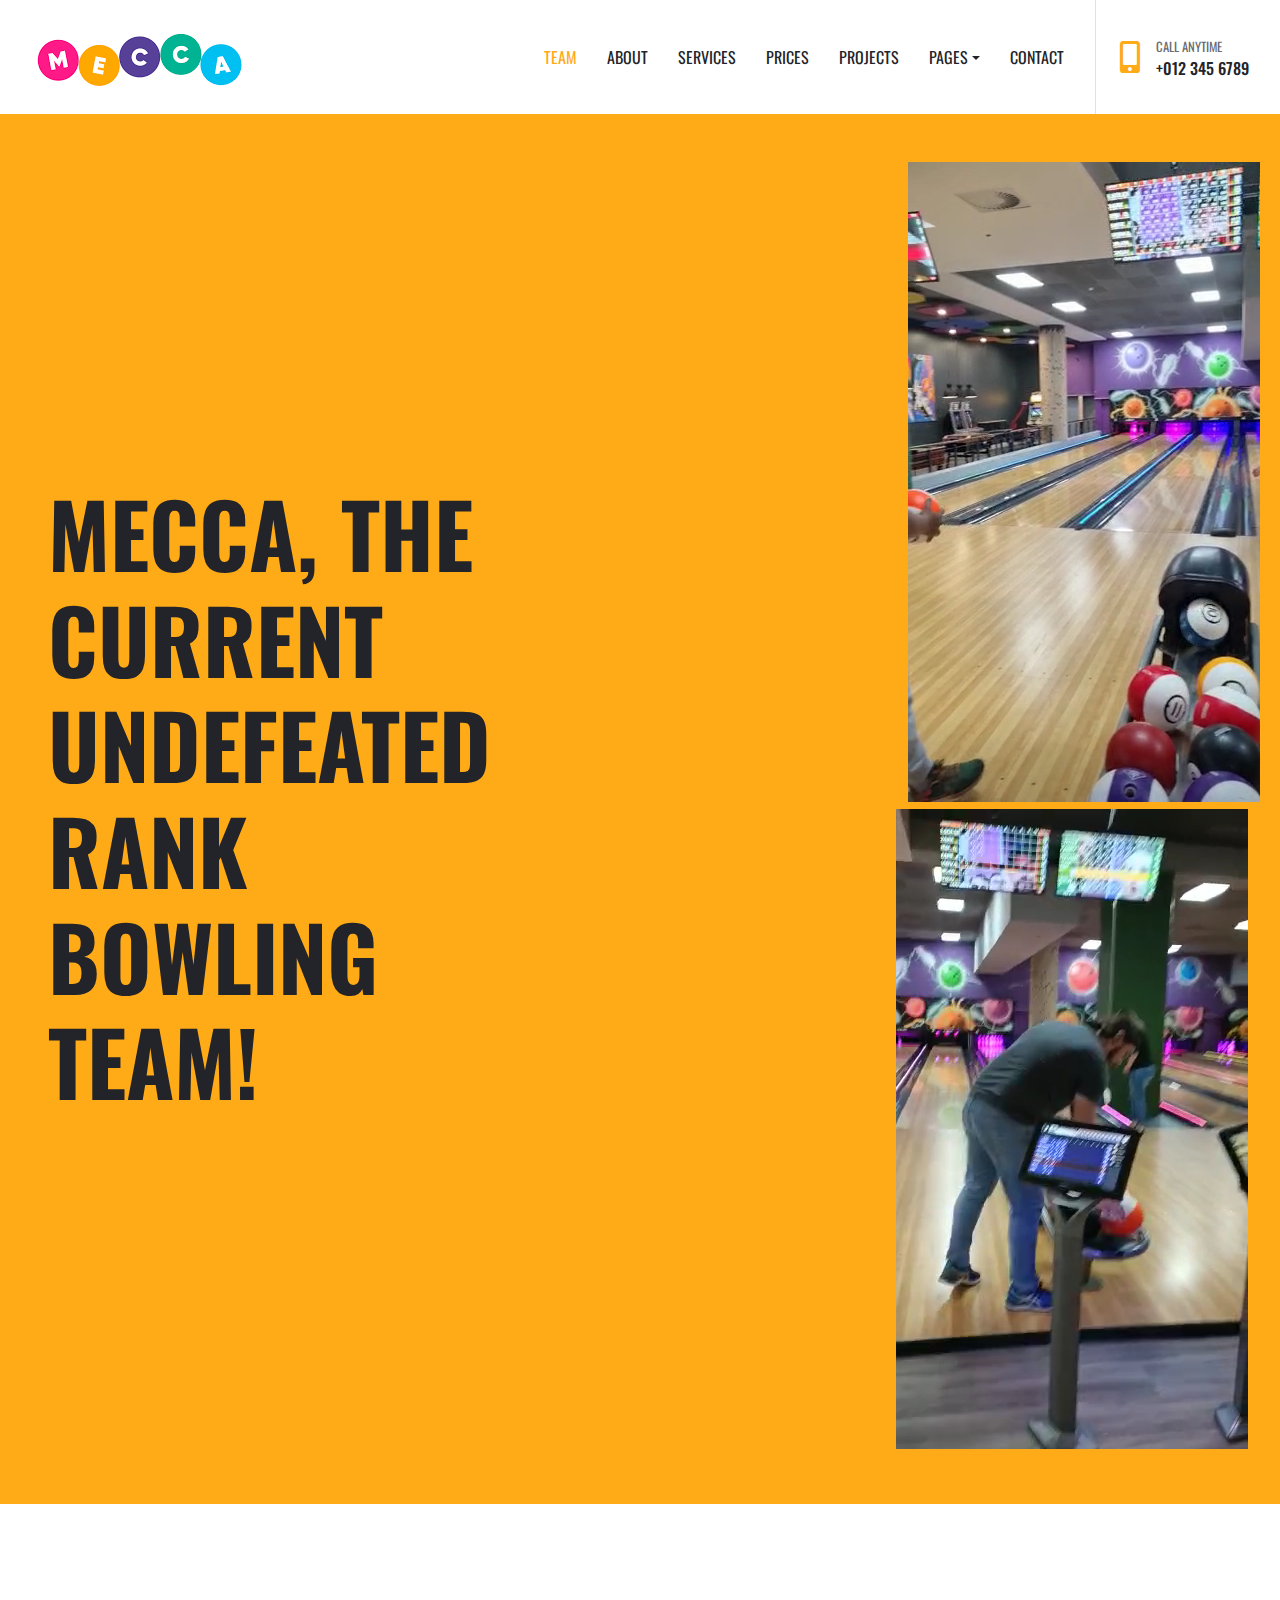
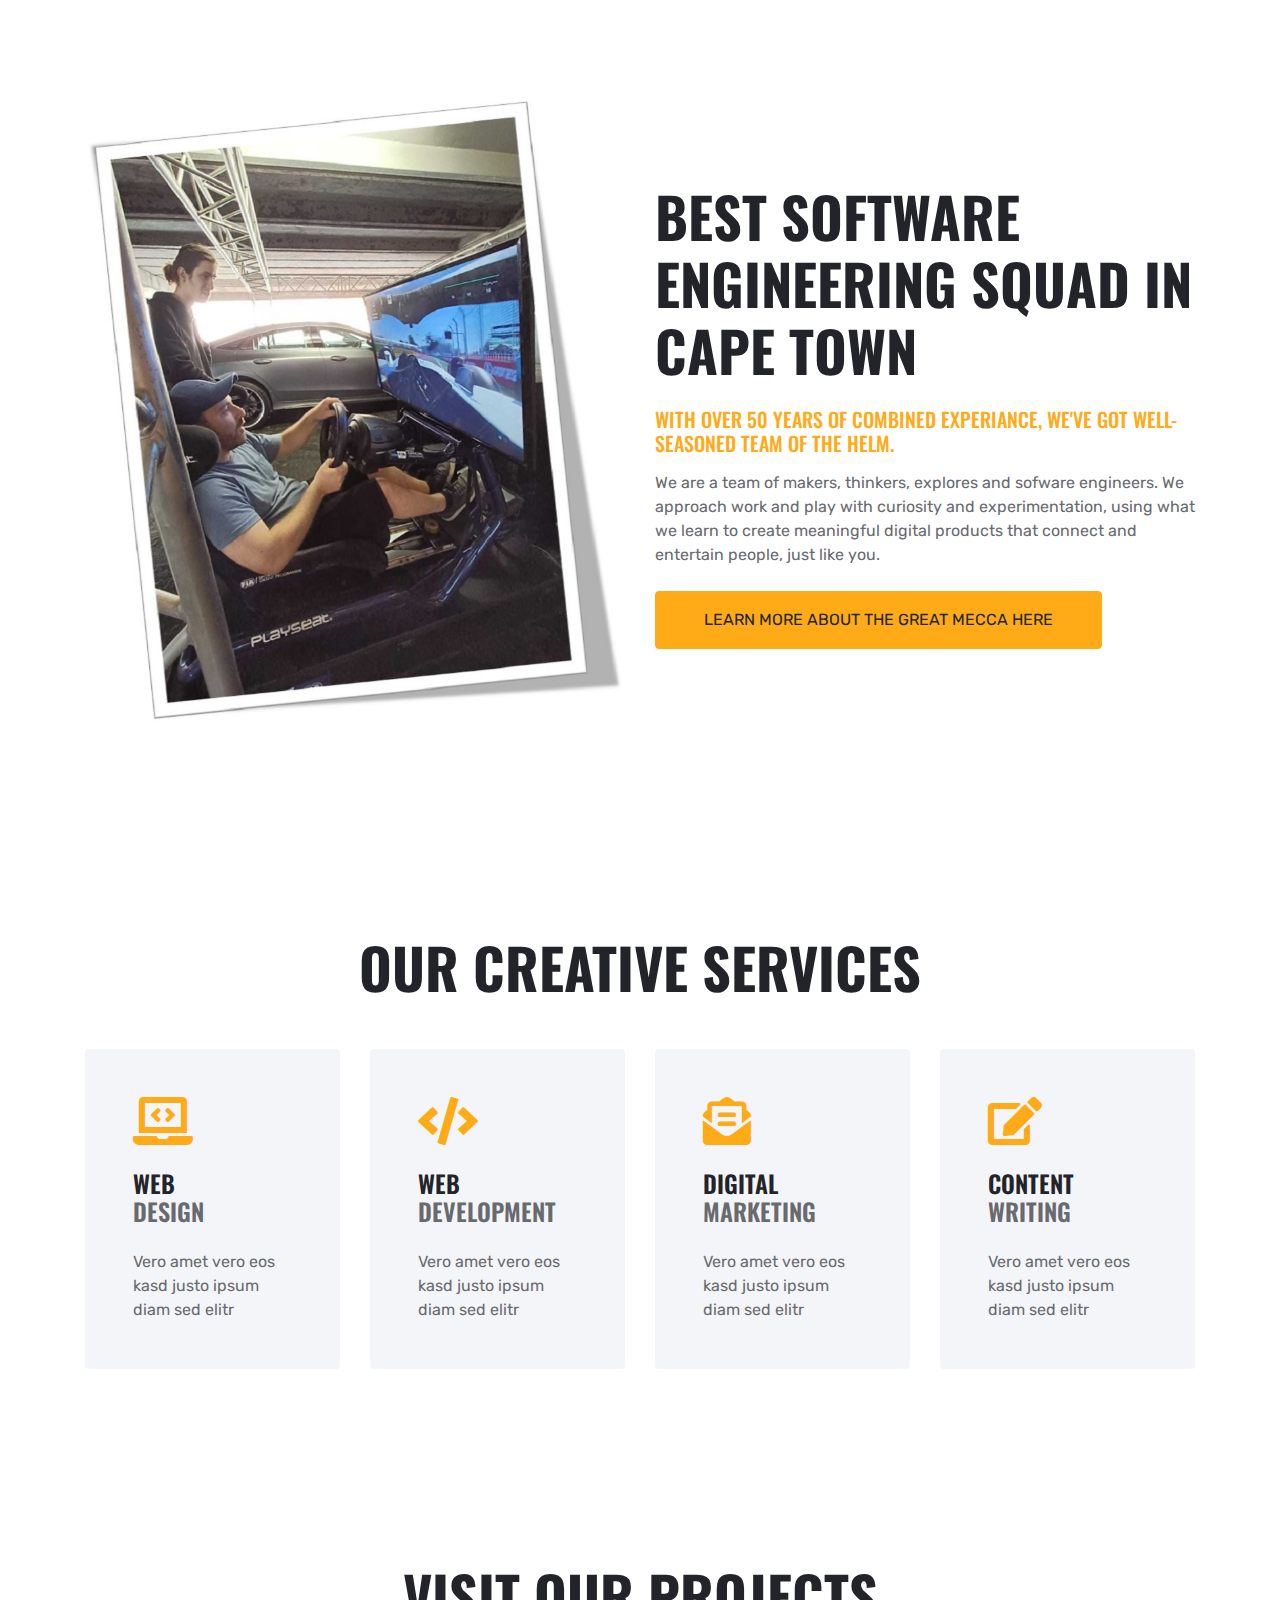
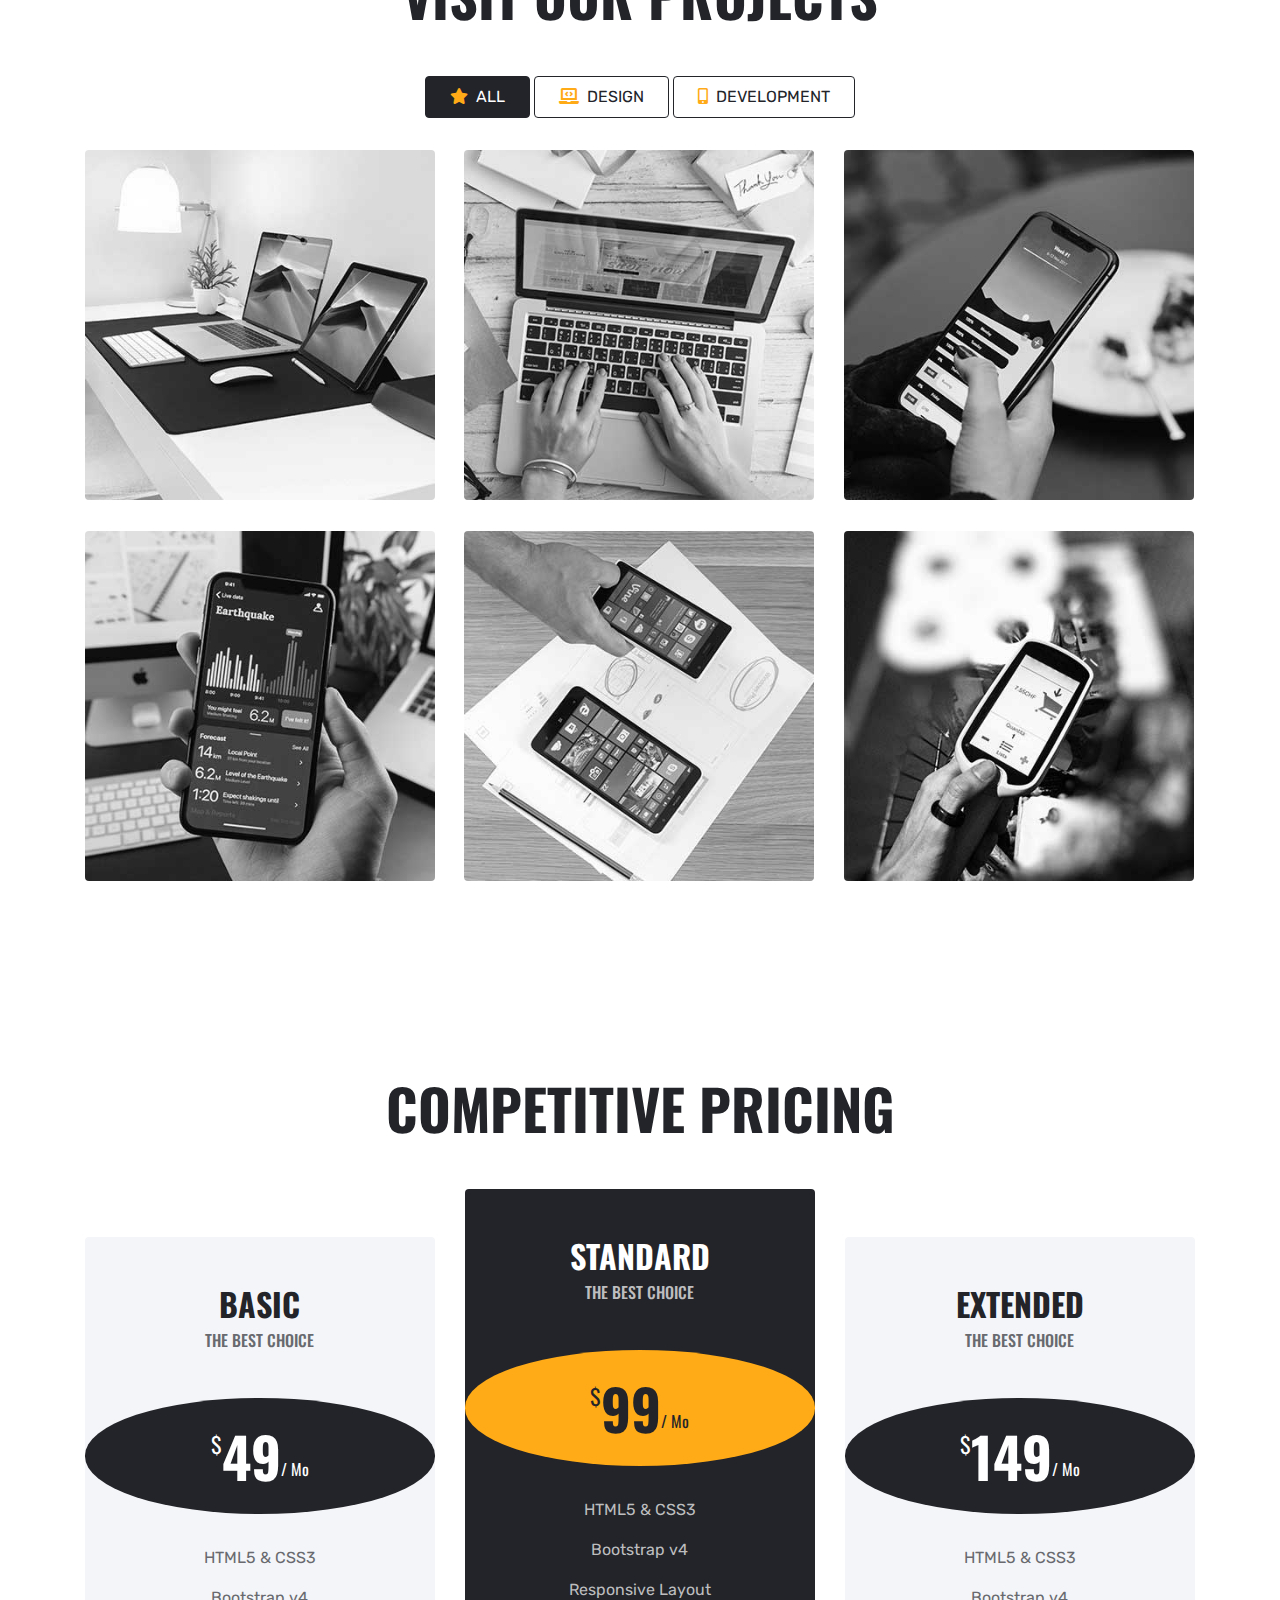
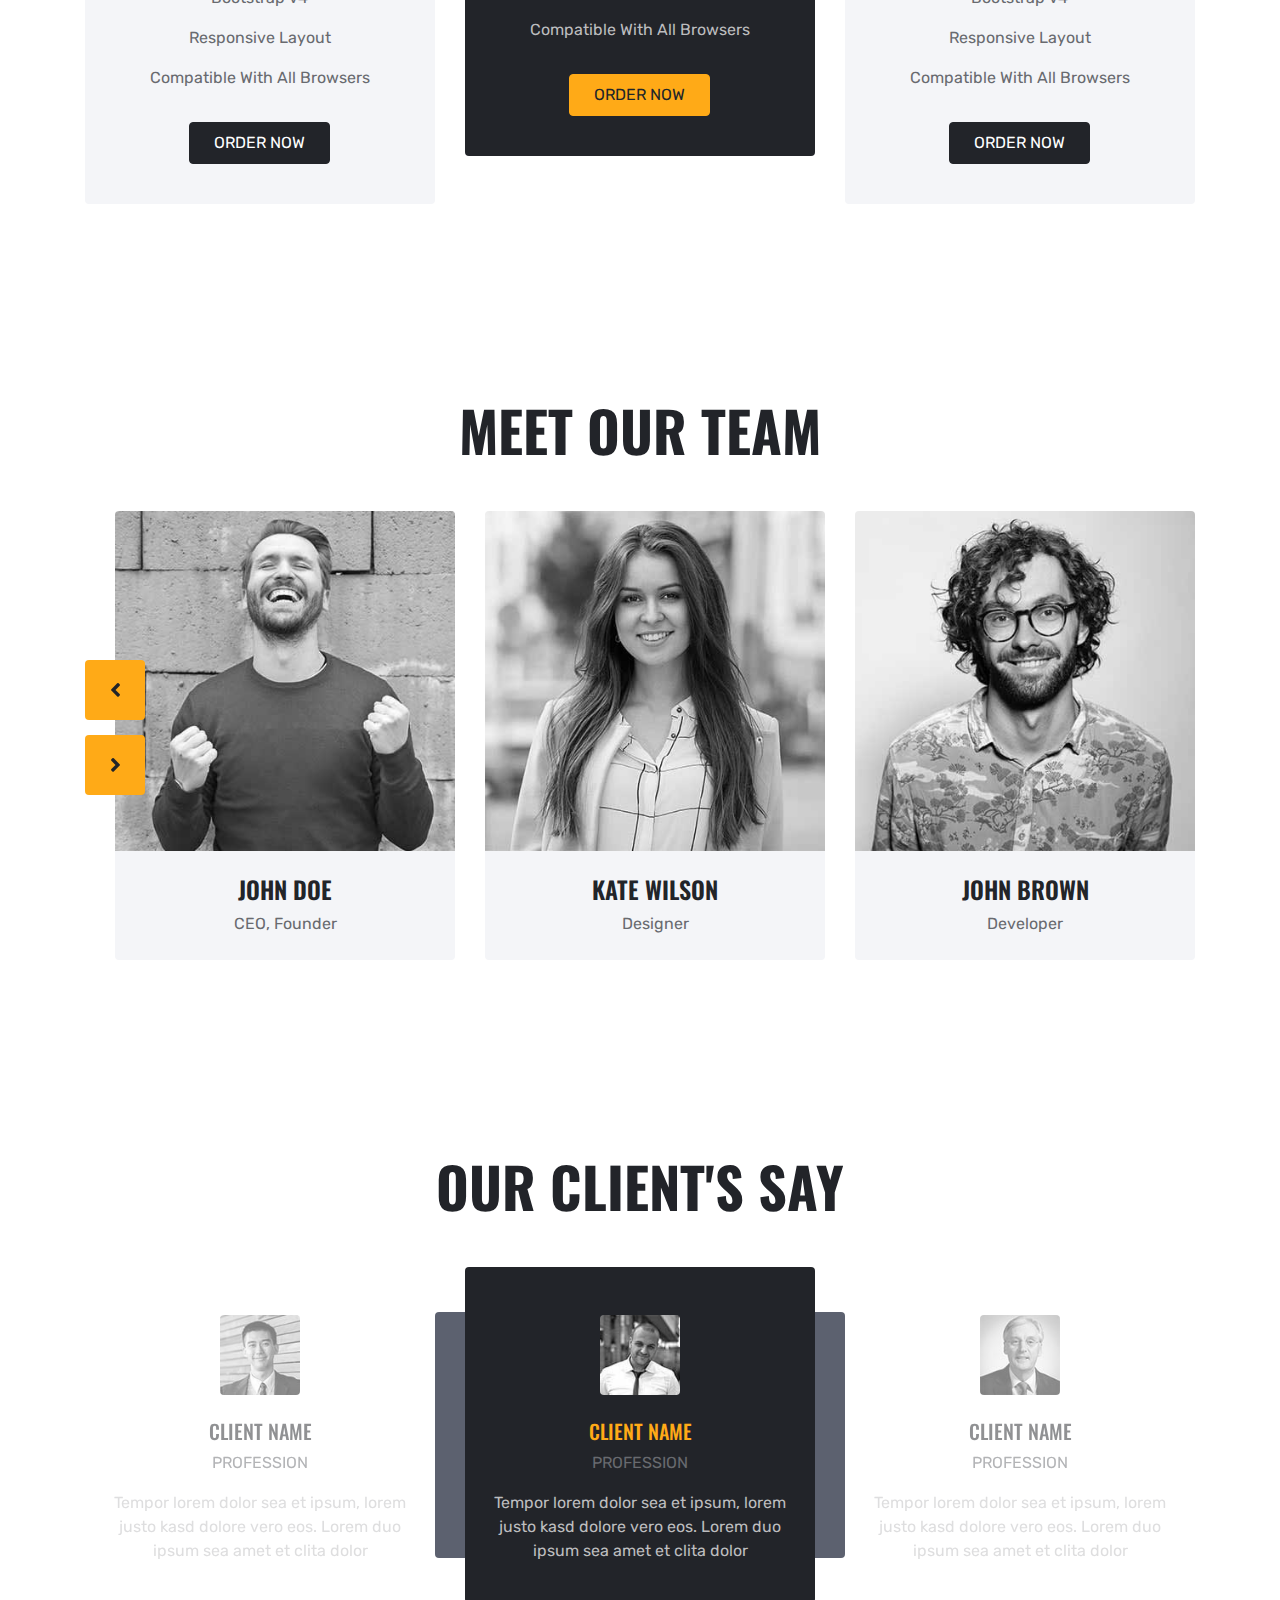
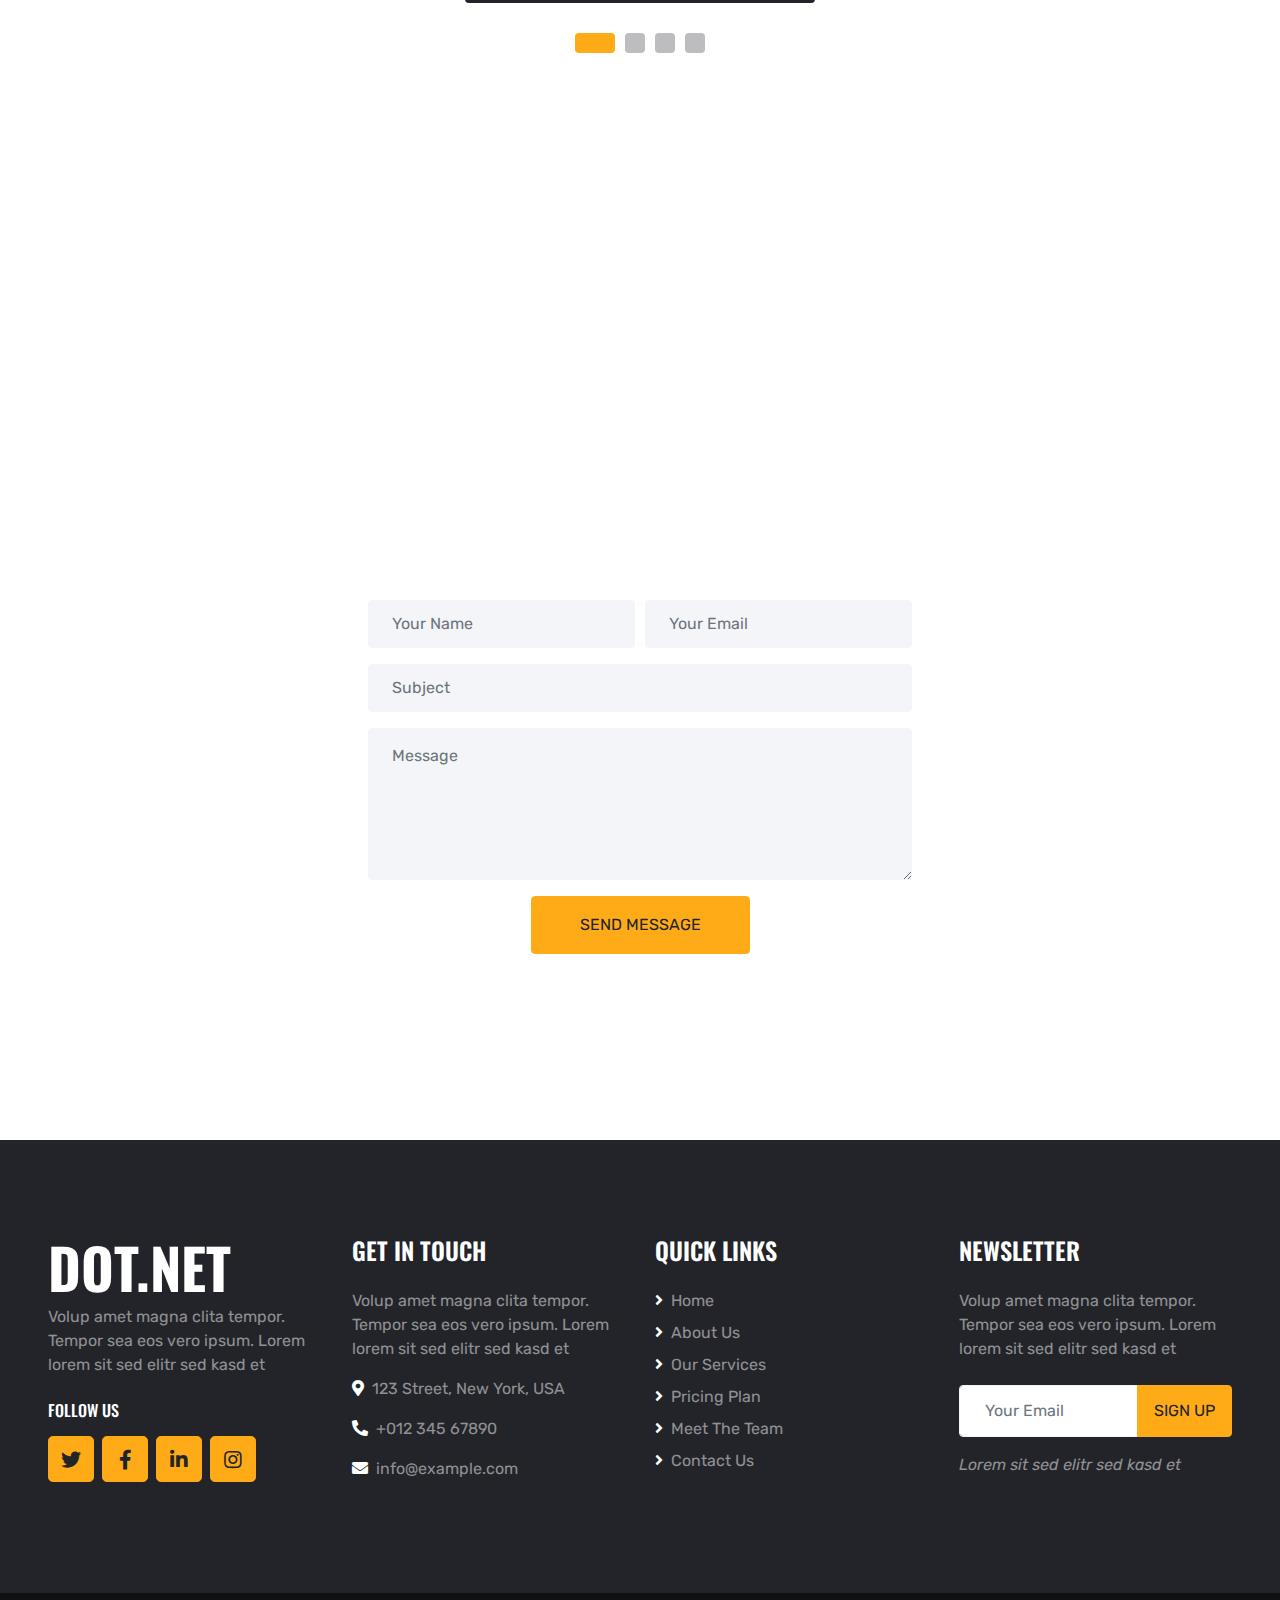
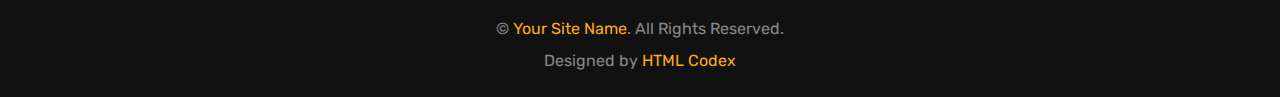
==== commit 0d5b3daf: "Added intro and goodbyee" ====
--- a/index.html
+++ b/index.html
@@ -71,7 +71,7 @@
             <div class="col-lg-6 px-md-5 text-center text-lg-left">
                 <h1 class="display-2 text-uppercase mb-3">Mecca, the current undefeated rank bowling team!</h1>
                 <p class="text-dark mb-4"></p>
-                <a href="team.html" class="btn btn-dark text-uppercase mt-1 py-3 px-5">Learn more about the great Mecca here</a>
+                <!-- <a href="team.html" class="btn btn-dark text-uppercase mt-1 py-3 px-5">Learn more about the great Mecca here</a> -->
             </div>
             <div class="col-lg-6 px-0 text-right">
 
@@ -105,13 +105,13 @@
         <div class="container py-5">
             <div class="row align-items-center">
                 <div class="col-lg-6">
-                    <img class="img-fluid mb-4 mb-lg-0" src="img/about.jpg" alt="">
+                    <img class="img-fluid mb-4 mb-lg-0" src="img/Picture4.jpg" alt="">
                 </div>
                 <div class="col-lg-6">
-                    <h1 class="display-4 text-uppercase mb-4">Best digital agency in downtown</h1>
-                    <h5 class="text-uppercase text-primary mb-3">Clita elitr et amet et ipsum sea. Ipsum stet kasd ea et no est duo diam. Lorem dolores eos ut nonumy ipsum sit clita lorem no amet dolor dolore, stet sit dolor justo</h5>
-                    <p class="mb-4">Eirmod est dolor nonumy sea amet dolore erat sit dolor et dolor vero. Tempor ipsum at justo amet at ipsum justo. Aiam kasd sea sit dolor duo elitr dolor amet, justo est ipsum amet dolor ut ipsum. Labore diam et nonumy amet dolores. Volup sit labore dolores erat, magna justo sed lorem kasd ea dolor. Labore sit clita invidunt, est dolores lorem sed ipsum kasd no amet ipsum.</p>
-                    <a href="" class="btn btn-primary text-uppercase py-3 px-5">Read More</a>
+                    <h1 class="display-4 text-uppercase mb-4">Best Software Engineering Squad in Cape Town</h1>
+                    <h5 class="text-uppercase text-primary mb-3">With over 50 years of combined experiance, we've got well-seasoned team of the helm.</h5>
+                    <p class="mb-4">We are a team of makers, thinkers, explores and sofware engineers. We approach work and play with curiosity and experimentation, using what we learn to create meaningful digital products that connect and entertain people, just like you.</p>
+                    <a href="team.html" class="btn btn-primary text-uppercase py-3 px-5">Learn more about the great Mecca here</a>
                 </div>
             </div>
         </div>
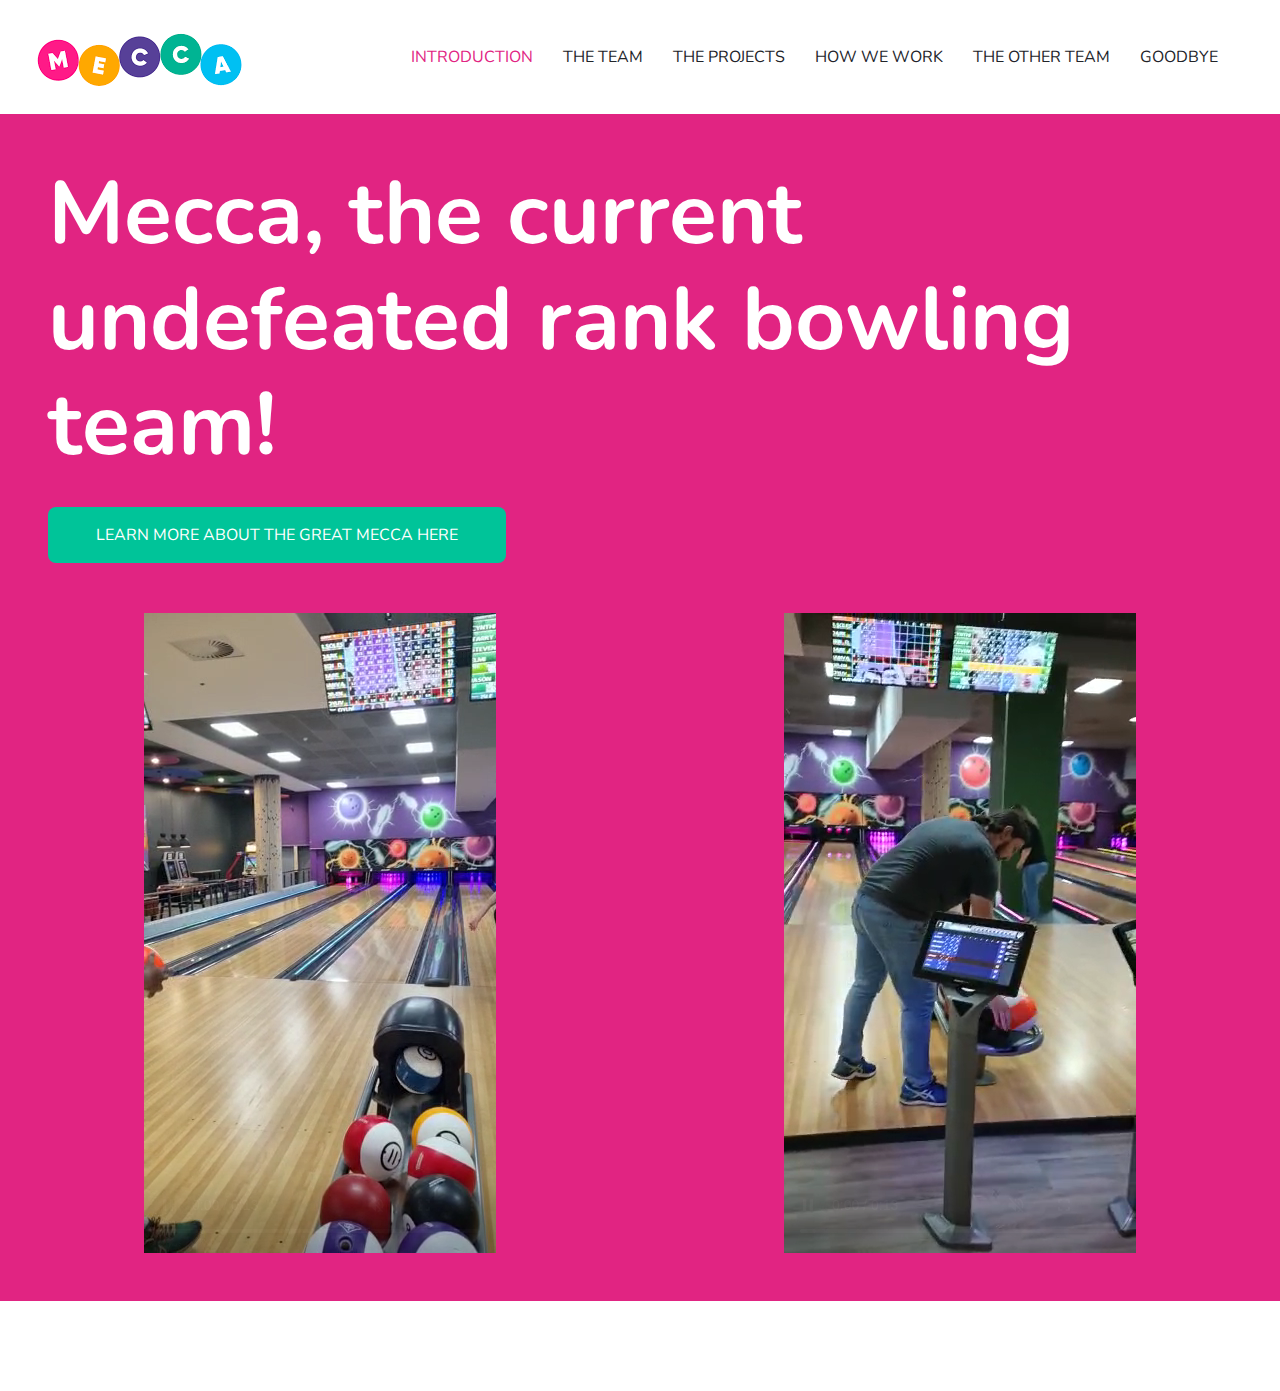
==== commit d64d4e0f: "Stuff for styles" ====
--- a/index.html
+++ b/index.html
@@ -17,6 +17,10 @@
 
     <!-- Font Awesome -->
     <link href="https://cdnjs.cloudflare.com/ajax/libs/font-awesome/5.15.0/css/all.min.css" rel="stylesheet">
+    <link rel="preconnect" href="https://fonts.googleapis.com">
+    <link rel="preconnect" href="https://fonts.gstatic.com" crossorigin>
+    <link href="https://fonts.googleapis.com/css2?family=Nunito:ital,wght@0,200;0,300;0,400;0,500;0,600;0,700;0,800;0,900;1,200;1,300;1,400&display=swap" rel="stylesheet">
+
 
     <!-- Libraries Stylesheet -->
     <link href="lib/owlcarousel/assets/owl.carousel.min.css" rel="stylesheet">
@@ -37,27 +41,14 @@
                 <span class="navbar-toggler-icon"></span>
             </button>
             <div class="collapse navbar-collapse" id="navbarCollapse">
-                <div class="navbar-nav ml-auto py-0 pr-3 border-right">
-                    <a href="team.html" class="nav-item nav-link active">Team</a>
-                    <a href="about.html" class="nav-item nav-link">About</a>
-                    <a href="service.html" class="nav-item nav-link">Services</a>
-                    <a href="price.html" class="nav-item nav-link">Prices</a>
-                    <a href="project.html" class="nav-item nav-link">Projects</a>
-                    <div class="nav-item dropdown">
-                        <a href="#" class="nav-link dropdown-toggle" data-toggle="dropdown">Pages</a>
-                        <div class="dropdown-menu rounded-0 m-0">
-                            <a href="team.html" class="dropdown-item">Meat The Team</a>
-                            <a href="testimonial.html" class="dropdown-item">Testimonial</a>
-                        </div>
-                    </div>
-                    <a href="contact.html" class="nav-item nav-link">Contact</a>
-                </div>
-                <div class="d-none d-lg-flex align-items-center pl-4">
-                    <i class="fa fa-2x fa-mobile-alt text-primary mr-3"></i>
-                    <div>
-                        <h6 class="text-body text-uppercase mb-1"><small>Call Anytime</small></h6>
-                        <h6 class="m-0">+012 345 6789</h6>
-                    </div>
+                <div class="navbar-nav ml-auto py-0 pr-3">
+                    <a href="index.html" class="nav-item nav-link active">Introduction</a>
+                    <a href="team.html" class="nav-item nav-link">The Team</a>
+                    <a href="service.html" class="nav-item nav-link">The Projects</a>
+                    <a href="price.html" class="nav-item nav-link">How We Work</a>
+                    <a href="project.html" class="nav-item nav-link">The other Team</a>
+                  
+                    <a href="contact.html" class="nav-item nav-link">Goodbye</a>
                 </div>
             </div>
         </nav>
@@ -67,476 +58,21 @@
 
     <!-- Header Start -->
     <div class="container-fluid bg-primary py-5 px-0" style="margin-bottom: 90px;">
-        <div class="row mx-0 align-items-center">
-            <div class="col-lg-6 px-md-5 text-center text-lg-left">
-                <h1 class="display-2 text-uppercase mb-3">Mecca, the current undefeated rank bowling team!</h1>
+        <div class="row mx-0">
+            <div class="col-lg-12 px-md-5 text-center text-lg-left">
+                <h1 class="display-2 mb-3">Mecca, the current undefeated rank bowling team!</h1>
                 <p class="text-dark mb-4"></p>
-                <!-- <a href="team.html" class="btn btn-dark text-uppercase mt-1 py-3 px-5">Learn more about the great Mecca here</a> -->
+                <a href="team.html" class="btn btn-dark text-uppercase mt-1 py-3 px-5">Learn more about the great Mecca here</a>
             </div>
-            <div class="col-lg-6 px-0 text-right">
-
+            <div class="flexit-strong">
                 <video class="img-fluid mt-5 mt-lg-0" controls autoplay muted>
                     <source src="img/headerV.mp4" type="video/mp4" ></video>
-
-                    <img class="img-fluid mt-5 mt-lg-0"  alt="">
-                    <img class="img-fluid mt-5 mt-lg-0"  alt="">
-                    <img class="img-fluid mt-5 mt-lg-0"  alt="">
-                    <img class="img-fluid mt-5 mt-lg-0"  alt="">
-                    <img class="img-fluid mt-5 mt-lg-0"  alt="">
-                    <video class="img-fluid mt-5 mt-lg-0"  controls autoplay muted>
-                        <source src="img/Jan.mp4" type="video/mp4" ></video>
-                        <img class="img-fluid mt-5 mt-lg-0"  alt="">
-                        <img class="img-fluid mt-5 mt-lg-0"  alt="">
-                        <img class="img-fluid mt-5 mt-lg-0"  alt="">
-                        <img class="img-fluid mt-5 mt-lg-0"  alt="">
-                        <img class="img-fluid mt-5 mt-lg-0"  alt="">
-                        <img class="img-fluid mt-5 mt-lg-0"  alt="">
-                        <img class="img-fluid mt-5 mt-lg-0"  alt="">
-                        <img class="img-fluid mt-5 mt-lg-0"  alt="">
-                <!-- <img class="img-fluid mt-5 mt-lg-0" src="img/head.png" alt=""> -->
+                <video class="img-fluid mt-5 mt-lg-0"  controls autoplay muted>
+                    <source src="img/Jan.mp4" type="video/mp4" ></video>
             </div>
         </div>
     </div>
     <!-- Header End -->
-
-
-    <!-- About Start -->
-    <div class="container-fluid py-5">
-        <div class="container py-5">
-            <div class="row align-items-center">
-                <div class="col-lg-6">
-                    <img class="img-fluid mb-4 mb-lg-0" src="img/Picture4.jpg" alt="">
-                </div>
-                <div class="col-lg-6">
-                    <h1 class="display-4 text-uppercase mb-4">Best Software Engineering Squad in Cape Town</h1>
-                    <h5 class="text-uppercase text-primary mb-3">With over 50 years of combined experiance, we've got well-seasoned team of the helm.</h5>
-                    <p class="mb-4">We are a team of makers, thinkers, explores and sofware engineers. We approach work and play with curiosity and experimentation, using what we learn to create meaningful digital products that connect and entertain people, just like you.</p>
-                    <a href="team.html" class="btn btn-primary text-uppercase py-3 px-5">Learn more about the great Mecca here</a>
-                </div>
-            </div>
-        </div>
-    </div>
-    <!-- About End -->
-    
-
-    <!-- Services Start -->
-    <div class="container-fluid py-5">
-        <div class="container pt-5 pb-3">
-            <h1 class="display-4 text-uppercase text-center mb-5">Our Creative Services</h1>
-            <div class="row">
-                <div class="col-lg-3 mb-2">
-                    <div class="service-item rounded p-5 mb-4">
-                        <i class="fa fa-3x fa-laptop-code text-primary mb-4"></i>
-                        <h4 class="text-uppercase mb-4">Web <span class="d-block text-body">Design</span></h4>
-                        <p class="m-0">Vero amet vero eos kasd justo ipsum diam sed elitr</p>
-                    </div>
-                </div>
-                <div class="col-lg-3 mb-2">
-                    <div class="service-item rounded p-5 mb-4">
-                        <i class="fa fa-3x fa-code text-primary mb-4"></i>
-                        <h4 class="text-uppercase mb-4">Web <span class="d-block text-body">Development</span></h4>
-                        <p class="m-0">Vero amet vero eos kasd justo ipsum diam sed elitr</p>
-                    </div>
-                </div>
-                <div class="col-lg-3 mb-2">
-                    <div class="service-item rounded p-5 mb-4">
-                        <i class="fa fa-3x fa-envelope-open-text text-primary mb-4"></i>
-                        <h4 class="text-uppercase mb-4">Digital <span class="d-block text-body">Marketing</span></h4>
-                        <p class="m-0">Vero amet vero eos kasd justo ipsum diam sed elitr</p>
-                    </div>
-                </div>
-                <div class="col-lg-3 mb-2">
-                    <div class="service-item rounded p-5 mb-4">
-                        <i class="fa fa-3x fa-edit text-primary mb-4"></i>
-                        <h4 class="text-uppercase mb-4">Content <span class="d-block text-body">Writing</span></h4>
-                        <p class="m-0">Vero amet vero eos kasd justo ipsum diam sed elitr</p>
-                    </div>
-                </div>
-            </div>
-        </div>
-    </div>
-    <!-- Services End -->
-
-
-    <!-- Portfolio Start -->
-    <div class="container-fluid py-5">
-        <div class="container pt-5 pb-3">
-            <h1 class="display-4 text-uppercase text-center mb-5">Visit Our Projects</h1>
-            <div class="row">
-                <div class="col-12 text-center mb-2">
-                    <ul class="list-inline mb-4" id="portfolio-flters">
-                        <li class="btn btn-outline-dark text-uppercase py-2 px-4 active" data-filter="*">
-                            <i class="fa fa-star text-primary mr-2"></i>All
-                        </li>
-                        <li class="btn btn-outline-dark text-uppercase py-2 px-4" data-filter=".first">
-                            <i class="fa fa-laptop-code text-primary mr-2"></i>Design
-                        </li>
-                        <li class="btn btn-outline-dark text-uppercase py-2 px-4" data-filter=".second">
-                            <i class="fa fa-mobile-alt text-primary mr-2"></i>Development
-                        </li>
-                    </ul>
-                </div>
-            </div>
-            <div class="row portfolio-container">
-                <div class="col-lg-4 col-md-6 mb-4 portfolio-item first">
-                    <div class="position-relative rounded overflow-hidden mb-2">
-                        <img class="img-fluid w-100" src="img/portfolio-1.jpg" alt="">
-                        <div class="portfolio-btn d-flex align-items-center justify-content-center">
-                            <a href="img/portfolio-1.jpg" data-lightbox="portfolio">
-                                <i class="fa fa-4x fa-plus text-primary"></i>
-                            </a>
-                        </div>
-                    </div>
-                </div>
-                <div class="col-lg-4 col-md-6 mb-4 portfolio-item second">
-                    <div class="position-relative rounded overflow-hidden mb-2">
-                        <img class="img-fluid w-100" src="img/portfolio-2.jpg" alt="">
-                        <div class="portfolio-btn d-flex align-items-center justify-content-center">
-                            <a href="img/portfolio-2.jpg" data-lightbox="portfolio">
-                                <i class="fa fa-4x fa-plus text-primary"></i>
-                            </a>
-                        </div>
-                    </div>
-                </div>
-                <div class="col-lg-4 col-md-6 mb-4 portfolio-item first">
-                    <div class="position-relative rounded overflow-hidden mb-2">
-                        <img class="img-fluid w-100" src="img/portfolio-3.jpg" alt="">
-                        <div class="portfolio-btn d-flex align-items-center justify-content-center">
-                            <a href="img/portfolio-3.jpg" data-lightbox="portfolio">
-                                <i class="fa fa-4x fa-plus text-primary"></i>
-                            </a>
-                        </div>
-                    </div>
-                </div>
-                <div class="col-lg-4 col-md-6 mb-4 portfolio-item second">
-                    <div class="position-relative rounded overflow-hidden mb-2">
-                        <img class="img-fluid w-100" src="img/portfolio-4.jpg" alt="">
-                        <div class="portfolio-btn d-flex align-items-center justify-content-center">
-                            <a href="img/portfolio-4.jpg" data-lightbox="portfolio">
-                                <i class="fa fa-4x fa-plus text-primary"></i>
-                            </a>
-                        </div>
-                    </div>
-                </div>
-                <div class="col-lg-4 col-md-6 mb-4 portfolio-item first">
-                    <div class="position-relative rounded overflow-hidden mb-2">
-                        <img class="img-fluid w-100" src="img/portfolio-5.jpg" alt="">
-                        <div class="portfolio-btn d-flex align-items-center justify-content-center">
-                            <a href="img/portfolio-3.jpg" data-lightbox="portfolio">
-                                <i class="fa fa-4x fa-plus text-primary"></i>
-                            </a>
-                        </div>
-                    </div>
-                </div>
-                <div class="col-lg-4 col-md-6 mb-4 portfolio-item second">
-                    <div class="position-relative rounded overflow-hidden mb-2">
-                        <img class="img-fluid w-100" src="img/portfolio-6.jpg" alt="">
-                        <div class="portfolio-btn d-flex align-items-center justify-content-center">
-                            <a href="img/portfolio-4.jpg" data-lightbox="portfolio">
-                                <i class="fa fa-4x fa-plus text-primary"></i>
-                            </a>
-                        </div>
-                    </div>
-                </div>
-            </div>
-        </div>
-    </div>
-    <!-- Portfolio End -->
-
-
-    <!-- Pricing Plan Start -->
-    <div class="container-fluid py-5">
-        <div class="container pt-5 pb-3">
-            <h1 class="display-4 text-uppercase text-center mb-5">Competitive Pricing</h1>
-            <div class="row">
-                <div class="col-lg-4 mb-2">
-                    <div class="bg-light rounded text-center pt-5 mt-lg-5 mb-4">
-                        <h2 class="text-uppercase">Basic</h2>
-                        <h6 class="text-uppercase text-body mb-5">The Best Choice</h6>
-                        <div class="text-center bg-dark rounded-circle p-4 mb-2">
-                            <h1 class="display-4 text-white mb-0">
-                                <small class="align-top"
-                                    style="font-size: 22px; line-height: 45px;">$</small>49<small
-                                    class="align-bottom" style="font-size: 16px; line-height: 40px;">/
-                                    Mo</small>
-                            </h1>
-                        </div>
-                        <div class="text-center py-4">
-                            <p>HTML5 & CSS3</p>
-                            <p>Bootstrap v4</p>
-                            <p>Responsive Layout</p>
-                            <p>Compatible With All Browsers</p>
-                            <a href="" class="btn btn-dark text-uppercase py-2 px-4 my-3">Order Now</a>
-                        </div>
-                    </div>
-                </div>
-                <div class="col-lg-4 mb-2">
-                    <div class="bg-dark rounded text-center pt-5 mb-4">
-                        <h2 class="text-uppercase text-white">Standard</h2>
-                        <h6 class="text-uppercase text-secondary mb-5">The Best Choice</h6>
-                        <div class="text-center bg-primary rounded-circle p-4 mb-2">
-                            <h1 class="display-4 mb-0">
-                                <small class="align-top"
-                                    style="font-size: 22px; line-height: 45px;">$</small>99<small
-                                    class="align-bottom" style="font-size: 16px; line-height: 40px;">/
-                                    Mo</small>
-                            </h1>
-                        </div>
-                        <div class="text-center text-secondary py-4">
-                            <p>HTML5 & CSS3</p>
-                            <p>Bootstrap v4</p>
-                            <p>Responsive Layout</p>
-                            <p>Compatible With All Browsers</p>
-                            <a href="" class="btn btn-primary text-uppercase py-2 px-4 my-3">Order Now</a>
-                        </div>
-                    </div>
-                </div>
-                <div class="col-lg-4 mb-2">
-                    <div class="bg-light rounded text-center pt-5 mt-lg-5 mb-4">
-                        <h2 class=" text-uppercase">Extended</h2>
-                        <h6 class="text-uppercase text-body mb-5">The Best Choice</h6>
-                        <div class="text-center bg-dark rounded-circle p-4 mb-2">
-                            <h1 class="display-4 text-white mb-0">
-                                <small class="align-top"
-                                    style="font-size: 22px; line-height: 45px;">$</small>149<small
-                                    class="align-bottom" style="font-size: 16px; line-height: 40px;">/
-                                    Mo</small>
-                            </h1>
-                        </div>
-                        <div class="text-center py-4">
-                            <p>HTML5 & CSS3</p>
-                            <p>Bootstrap v4</p>
-                            <p>Responsive Layout</p>
-                            <p>Compatible With All Browsers</p>
-                            <a href="" class="btn btn-dark text-uppercase py-2 px-4 my-3">Order Now</a>
-                        </div>
-                    </div>
-                </div>
-            </div>
-        </div>
-    </div>
-    <!-- Pricing Plan End -->
-
-
-    <!-- Team Start -->
-    <div class="container-fluid py-5">
-        <div class="container py-5">
-            <h1 class="display-4 text-uppercase text-center mb-5">Meet Our Team</h1>
-            <div class="owl-carousel team-carousel position-relative" style="padding-left: 30px;">
-                <div class="team-item rounded overflow-hidden">
-                    <div class="position-relative">
-                        <img class="img-fluid w-100" src="img/team-1.jpg" alt="">
-                        <div class="team-overlay">
-                            <div class="d-flex align-items-center justify-content-start">
-                                <p class="mb-4">Volup amet magna clita tempor. Tempor sea eos vero ipsum. Lorem lorem sit sed elitr sed kasd et</p>
-                                <a class="btn btn-lg btn-primary btn-lg-square mx-1" href="#"><i class="fab fa-facebook-f"></i></a>
-                                <a class="btn btn-lg btn-primary btn-lg-square mx-1" href="#"><i class="fab fa-linkedin-in"></i></a>
-                            </div>
-                        </div>
-                    </div>
-                    <div class="bg-light text-center p-4">
-                        <h4 class="text-uppercase">John Doe</h4>
-                        <p class="m-0">CEO, Founder</p>
-                    </div>
-                </div>
-                <div class="team-item rounded overflow-hidden">
-                    <div class="position-relative">
-                        <img class="img-fluid w-100" src="img/team-2.jpg" alt="">
-                        <div class="team-overlay">
-                            <div class="d-flex align-items-center justify-content-start">
-                                <p class="mb-4">Volup amet magna clita tempor. Tempor sea eos vero ipsum. Lorem lorem sit sed elitr sed kasd et</p>
-                                <a class="btn btn-lg btn-primary btn-lg-square mx-1" href="#"><i class="fab fa-facebook-f"></i></a>
-                                <a class="btn btn-lg btn-primary btn-lg-square mx-1" href="#"><i class="fab fa-linkedin-in"></i></a>
-                            </div>
-                        </div>
-                    </div>
-                    <div class="bg-light text-center p-4">
-                        <h4 class="text-uppercase">Kate Wilson</h4>
-                        <p class="m-0">Designer</p>
-                    </div>
-                </div>
-                <div class="team-item rounded overflow-hidden">
-                    <div class="position-relative">
-                        <img class="img-fluid w-100" src="img/team-3.jpg" alt="">
-                        <div class="team-overlay">
-                            <div class="d-flex align-items-center justify-content-start">
-                                <p class="mb-4">Volup amet magna clita tempor. Tempor sea eos vero ipsum. Lorem lorem sit sed elitr sed kasd et</p>
-                                <a class="btn btn-lg btn-primary btn-lg-square mx-1" href="#"><i class="fab fa-facebook-f"></i></a>
-                                <a class="btn btn-lg btn-primary btn-lg-square mx-1" href="#"><i class="fab fa-linkedin-in"></i></a>
-                            </div>
-                        </div>
-                    </div>
-                    <div class="bg-light text-center p-4">
-                        <h4 class="text-uppercase">John Brown</h4>
-                        <p class="m-0">Developer</p>
-                    </div>
-                </div>
-                <div class="team-item rounded overflow-hidden">
-                    <div class="position-relative">
-                        <img class="img-fluid w-100" src="img/team-4.jpg" alt="">
-                        <div class="team-overlay">
-                            <div class="d-flex align-items-center justify-content-start">
-                                <p class="mb-4">Volup amet magna clita tempor. Tempor sea eos vero ipsum. Lorem lorem sit sed elitr sed kasd et</p>
-                                <a class="btn btn-lg btn-primary btn-lg-square mx-1" href="#"><i class="fab fa-facebook-f"></i></a>
-                                <a class="btn btn-lg btn-primary btn-lg-square mx-1" href="#"><i class="fab fa-linkedin-in"></i></a>
-                            </div>
-                        </div>
-                    </div>
-                    <div class="bg-light text-center p-4">
-                        <h4 class="text-uppercase">Paul Watson</h4>
-                        <p class="m-0">Marketer</p>
-                    </div>
-                </div>
-            </div>
-        </div>
-    </div>
-    <!-- Team End -->
-
-
-    <!-- Testimonial Start -->
-    <div class="container-fluid py-5">
-        <div class="container py-5">
-            <h1 class="display-4 text-uppercase text-center mb-5">Our Client's Say</h1>
-            <div class="owl-carousel testimonial-carousel">
-                <div class="testimonial-item position-relative text-center rounded p-4">
-                    <img class="img-fluid rounded mx-auto my-4" src="img/testimonial-1.jpg" alt="">
-                    <h5 class="text-uppercase">Client Name</h5>
-                    <p class="text-uppercase">Profession</p>
-                    <p class="text-secondary">Tempor lorem dolor sea et ipsum, lorem justo kasd dolore vero eos. Lorem duo ipsum sea amet et clita dolor</p>
-                </div>
-                <div class="testimonial-item position-relative text-center rounded p-4">
-                    <img class="img-fluid rounded mx-auto my-4" src="img/testimonial-2.jpg" alt="">
-                    <h5 class="text-uppercase">Client Name</h5>
-                    <p class="text-uppercase">Profession</p>
-                    <p class="text-secondary">Tempor lorem dolor sea et ipsum, lorem justo kasd dolore vero eos. Lorem duo ipsum sea amet et clita dolor</p>
-                </div>
-                <div class="testimonial-item position-relative text-center rounded p-4">
-                    <img class="img-fluid rounded mx-auto my-4" src="img/testimonial-3.jpg" alt="">
-                    <h5 class="text-uppercase">Client Name</h5>
-                    <p class="text-uppercase">Profession</p>
-                    <p class="text-secondary">Tempor lorem dolor sea et ipsum, lorem justo kasd dolore vero eos. Lorem duo ipsum sea amet et clita dolor</p>
-                </div>
-                <div class="testimonial-item position-relative text-center rounded p-4">
-                    <img class="img-fluid rounded mx-auto my-4" src="img/testimonial-4.jpg" alt="">
-                    <h5 class="text-uppercase">Client Name</h5>
-                    <p class="text-uppercase">Profession</p>
-                    <p class="text-secondary">Tempor lorem dolor sea et ipsum, lorem justo kasd dolore vero eos. Lorem duo ipsum sea amet et clita dolor</p>
-                </div>
-            </div>
-        </div>
-    </div>
-    <!-- Testimonial End -->
-
-
-    <!-- Contact Start -->
-    <div class="container-fluid py-5 px-0">
-        <div class="row mt-5 mx-0">
-            <div class="col-12 px-0" style="height: 500px;">
-                <div class="position-relative h-100">
-                    <iframe class="position-relative w-100 h-100"
-                        src="https://www.google.com/maps/embed?pb=!1m18!1m12!1m3!1d3001156.4288297426!2d-78.01371936852176!3d42.72876761954724!2m3!1f0!2f0!3f0!3m2!1i1024!2i768!4f13.1!3m3!1m2!1s0x4ccc4bf0f123a5a9%3A0xddcfc6c1de189567!2sNew%20York%2C%20USA!5e0!3m2!1sen!2sbd!4v1603794290143!5m2!1sen!2sbd"
-                        frameborder="0" style="border:0;" allowfullscreen="" aria-hidden="false"
-                        tabindex="0"></iframe>
-                </div>
-            </div>
-        </div>
-        <div class="row mx-0 justify-content-center" style="margin-top: -200px;">
-            <div class="col-lg-6 col-md-8 col-sm-10 px-0">
-                <div class="contact-form bg-white rounded p-5">
-                    <div id="success"></div>
-                    <form name="sentMessage" id="contactForm" novalidate="novalidate">
-                        <div class="form-row">
-                            <div class="col-md-6">
-                                <div class="control-group">
-                                    <input type="text" class="form-control bg-light border-0 p-4" id="name" placeholder="Your Name" required="required" data-validation-required-message="Please enter your name" />
-                                    <p class="help-block text-danger"></p>
-                                </div>
-                            </div>
-                            <div class="col-md-6">
-                                <div class="control-group">
-                                    <input type="email" class="form-control bg-light border-0 p-4" id="email" placeholder="Your Email" required="required" data-validation-required-message="Please enter your email" />
-                                    <p class="help-block text-danger"></p>
-                                </div>
-                            </div>
-                        </div>
-                        <div class="control-group">
-                            <input type="text" class="form-control bg-light border-0 p-4" id="subject" placeholder="Subject" required="required" data-validation-required-message="Please enter a subject" />
-                            <p class="help-block text-danger"></p>
-                        </div>
-                        <div class="control-group">
-                            <textarea class="form-control bg-light border-0 py-3 px-4" rows="5" id="message" placeholder="Message" required="required" data-validation-required-message="Please enter your message"></textarea>
-                            <p class="help-block text-danger"></p>
-                        </div>
-                        <div class="text-center">
-                            <button class="btn btn-primary text-uppercase py-3 px-5" type="submit" id="sendMessageButton">Send Message</button>
-                        </div>
-                    </form>
-                </div>
-            </div>
-        </div>
-    </div>
-    <!-- Contact End -->
-
-
-    <!-- Footer Start -->
-    <div class="container-fluid bg-dark text-white-50 py-5 px-sm-3 px-md-5" style="margin-top: 90px;">
-        <div class="row pt-5">
-            <div class="col-lg-3 col-md-6 mb-5">
-                <a href="index.html" class="navbar-brand">
-                    <h1 class="m-0 mt-n2 text-white display-4">DOT.NET</h1>
-                </a>
-                <p>Volup amet magna clita tempor. Tempor sea eos vero ipsum. Lorem lorem sit sed elitr sed kasd et</p>
-                <h6 class="text-uppercase text-white py-2">Follow Us</h6>
-                <div class="d-flex justify-content-start">
-                    <a class="btn btn-lg btn-primary btn-lg-square mr-2" href="#"><i class="fab fa-twitter"></i></a>
-                    <a class="btn btn-lg btn-primary btn-lg-square mr-2" href="#"><i class="fab fa-facebook-f"></i></a>
-                    <a class="btn btn-lg btn-primary btn-lg-square mr-2" href="#"><i class="fab fa-linkedin-in"></i></a>
-                    <a class="btn btn-lg btn-primary btn-lg-square" href="#"><i class="fab fa-instagram"></i></a>
-                </div>
-            </div>
-            <div class="col-lg-3 col-md-6 mb-5">
-                <h4 class="text-uppercase text-white mb-4">Get In Touch</h4>
-                <p>Volup amet magna clita tempor. Tempor sea eos vero ipsum. Lorem lorem sit sed elitr sed kasd et</p>
-                <p><i class="fa fa-map-marker-alt text-white mr-2"></i>123 Street, New York, USA</p>
-                <p><i class="fa fa-phone-alt text-white mr-2"></i>+012 345 67890</p>
-                <p><i class="fa fa-envelope text-white mr-2"></i>info@example.com</p>
-            </div>
-            <div class="col-lg-3 col-md-6 mb-5">
-                <h4 class="text-uppercase text-white mb-4">Quick Links</h4>
-                <div class="d-flex flex-column justify-content-start">
-                    <a class="text-white-50 mb-2" href="#"><i class="fa fa-angle-right text-white mr-2"></i>Home</a>
-                    <a class="text-white-50 mb-2" href="#"><i class="fa fa-angle-right text-white mr-2"></i>About Us</a>
-                    <a class="text-white-50 mb-2" href="#"><i class="fa fa-angle-right text-white mr-2"></i>Our Services</a>
-                    <a class="text-white-50 mb-2" href="#"><i class="fa fa-angle-right text-white mr-2"></i>Pricing Plan</a>
-                    <a class="text-white-50 mb-2" href="#"><i class="fa fa-angle-right text-white mr-2"></i>Meet The Team</a>
-                    <a class="text-white-50" href="#"><i class="fa fa-angle-right text-white mr-2"></i>Contact Us</a>
-                </div>
-            </div>
-            <div class="col-lg-3 col-md-6 mb-5">
-                <h4 class="text-uppercase text-white mb-4">Newsletter</h4>
-                <p class="mb-4">Volup amet magna clita tempor. Tempor sea eos vero ipsum. Lorem lorem sit sed elitr sed kasd et</p>
-                <div class="w-100 mb-3">
-                    <div class="input-group">
-                        <input type="text" class="form-control border-light" style="padding: 25px;" placeholder="Your Email">
-                        <div class="input-group-append">
-                            <button class="btn btn-primary text-uppercase px-3">Sign Up</button>
-                        </div>
-                    </div>
-                </div>
-                <i>Lorem sit sed elitr sed kasd et</i>
-            </div>
-        </div>
-    </div>
-    <div class="container-fluid py-4 px-sm-3 px-md-5" style="background: #111111;">
-        <p class="mb-2 text-center text-white-50">&copy; <a href="#">Your Site Name</a>. All Rights Reserved.</p>
-        <p class="m-0 text-center text-white-50">Designed by <a href="https://htmlcodex.com">HTML Codex</a></p>
-    </div>
-    <!-- Footer End -->
-
-
-    <!-- Back to Top -->
-    <a href="#" class="btn btn-lg btn-primary btn-lg-square back-to-top"><i class="fa fa-angle-up"></i></a>
-
 
     <!-- JavaScript Libraries -->
     <script src="https://code.jquery.com/jquery-3.4.1.min.js"></script>
--- a/css/style.css
+++ b/css/style.css
@@ -32,7 +32,7 @@
   --breakpoint-md: 768px;
   --breakpoint-lg: 992px;
   --breakpoint-xl: 1200px;
-  --font-family-sans-serif: "Rubik", sans-serif;
+  --font-family-sans-serif: "Nunito", sans-serif;
   --font-family-monospace: SFMono-Regular, Menlo, Monaco, Consolas, "Liberation Mono", "Courier New", monospace;
 }
 
@@ -55,7 +55,7 @@
 
 body {
   margin: 0;
-  font-family: "Rubik", sans-serif;
+  font-family: "Nunito", sans-serif;
   font-size: 1rem;
   font-weight: 400;
   line-height: 1.5;
@@ -362,10 +362,10 @@
 h1, h2, h3, h4, h5, h6,
 .h1, .h2, .h3, .h4, .h5, .h6 {
   margin-bottom: 0.5rem;
-  font-family: "Oswald", sans-serif;
+  font-family: "Nunito", sans-serif;
   font-weight: 500;
   line-height: 1.2;
-  color: #222429;
+  color: white;
 }
 
 h1, .h1 {
@@ -2631,8 +2631,9 @@
 
 .btn-dark {
   color: #fff;
-  background-color: #222429;
-  border-color: #222429;
+  background-color: #00c499;
+  border: none;
+  border-radius: 8px;
 }
 
 .btn-dark:hover {
@@ -4075,7 +4076,7 @@
 .nav-pills .nav-link.active,
 .nav-pills .show > .nav-link {
   color: #fff;
-  background-color: #FFAA17;
+  background-color: #e12482;
 }
 
 .nav-fill > .nav-link,
@@ -6356,7 +6357,7 @@
 }
 
 .bg-primary {
-  background-color: #FFAA17 !important;
+  background-color: #e12482 !important;
 }
 
 a.bg-primary:hover, a.bg-primary:focus,
@@ -9764,7 +9765,7 @@
 }
 
 .navbar-light .navbar-nav .nav-link {
-  font-family: 'Oswald', sans-serif;
+  font-family: 'Nunito', sans-serif;
   font-weight: 400;
   text-transform: uppercase;
   padding: 45px 15px;
@@ -9774,7 +9775,7 @@
 
 .navbar-light .navbar-nav .nav-link:hover,
 .navbar-light .navbar-nav .nav-link.active {
-  color: #FFAA17;
+  color: #e12482;
 }
 
 @media (max-width: 991.98px) {
@@ -9953,3 +9954,11 @@
   padding: 0;
   list-style-type: none;
 }
+
+
+.flexit-strong {
+  display: flex;
+  justify-content: space-around;
+  flex-grow: 1;
+  margin-top: 50px;
+}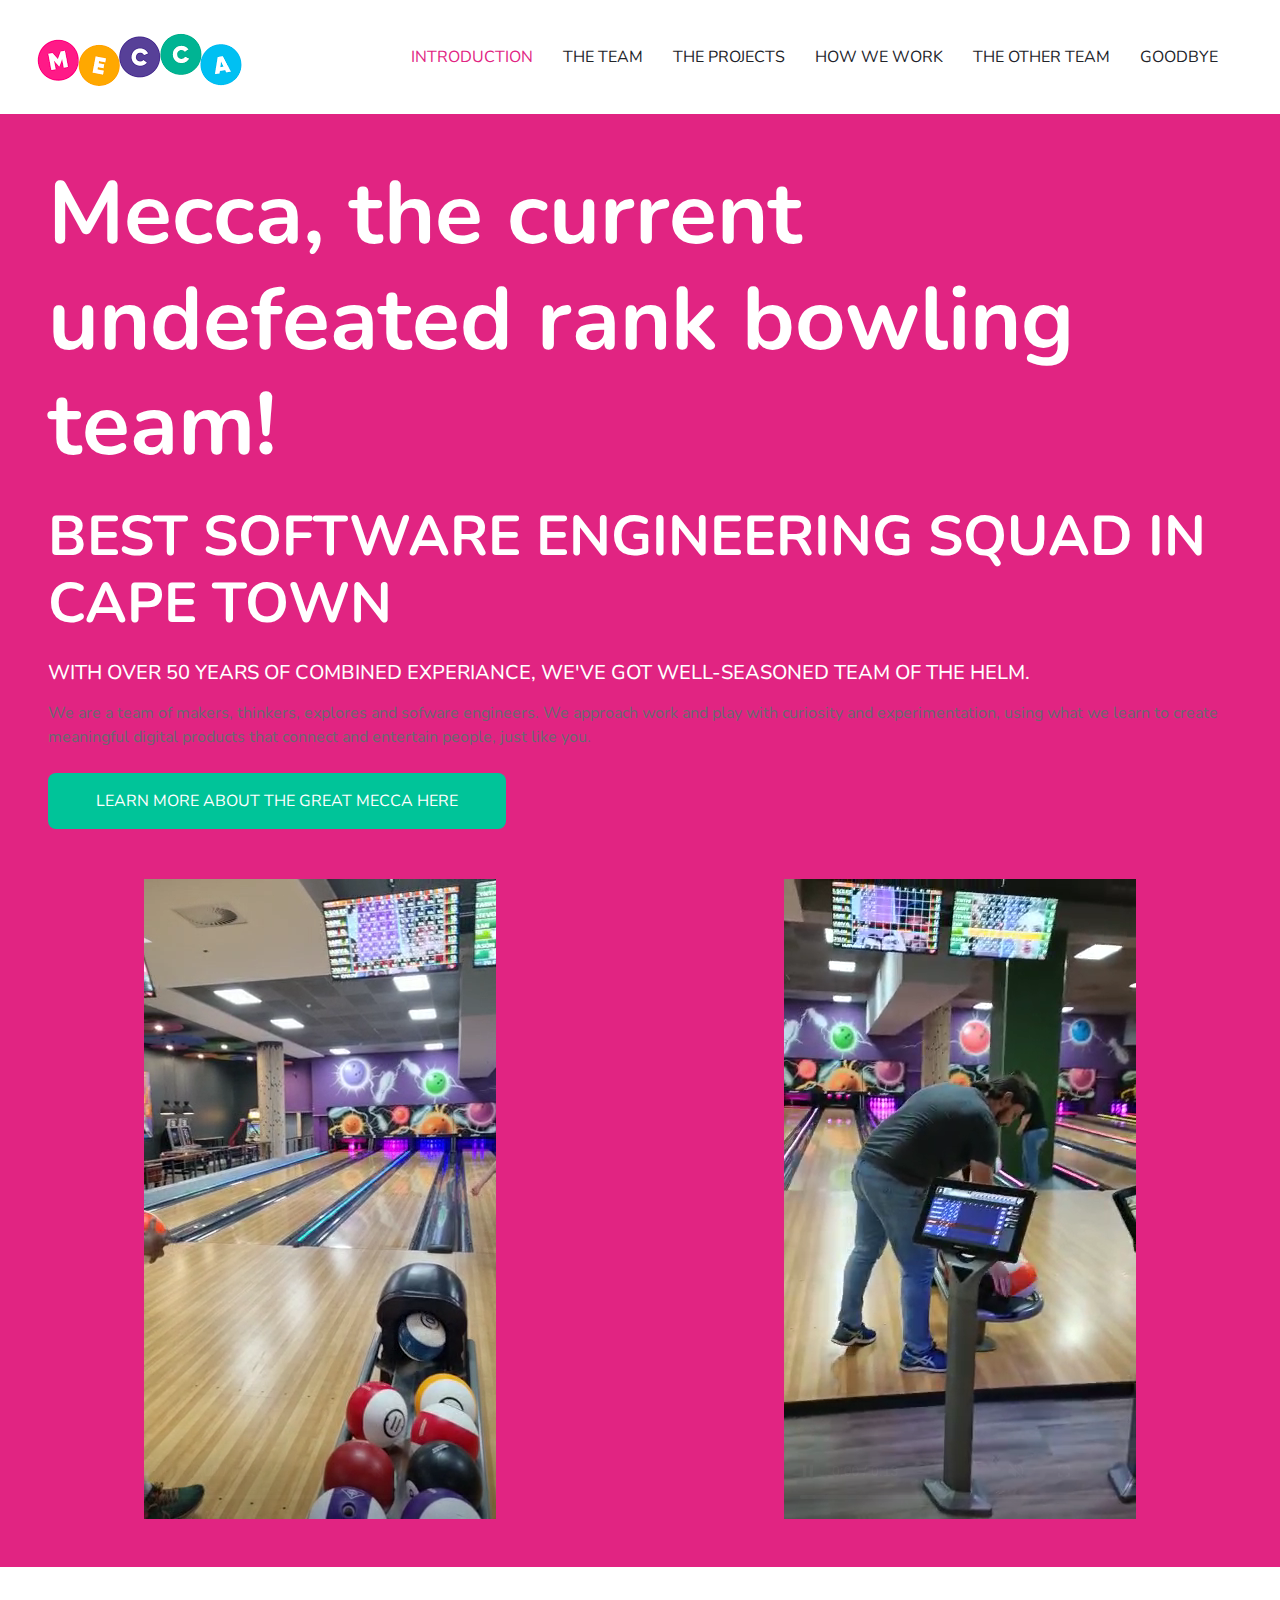
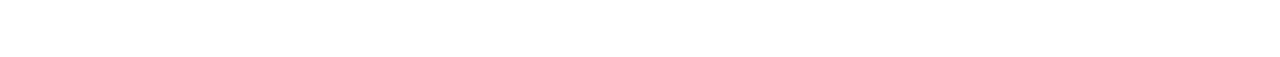
==== commit b69da169: "Merge branch 'main' of https://github.com/djamestaft/mecca-team-presentation into style-file" ====
--- a/index.html
+++ b/index.html
@@ -62,7 +62,14 @@
             <div class="col-lg-12 px-md-5 text-center text-lg-left">
                 <h1 class="display-2 mb-3">Mecca, the current undefeated rank bowling team!</h1>
                 <p class="text-dark mb-4"></p>
-                <a href="team.html" class="btn btn-dark text-uppercase mt-1 py-3 px-5">Learn more about the great Mecca here</a>
+                <!-- <a href="team.html" class="btn btn-dark text-uppercase mt-1 py-3 px-5">Learn more about the great Mecca here</a> -->
+            </div>
+
+            <div class="col-lg-6 col-lg-12 px-md-5 text-center text-lg-left">
+                <h1 class="display-4 text-uppercase mb-4">Best Software Engineering Squad in Cape Town</h1>
+                <h5 class="text-uppercase mb-3">With over 50 years of combined experiance, we've got well-seasoned team of the helm.</h5>
+                <p class="mb-4">We are a team of makers, thinkers, explores and sofware engineers. We approach work and play with curiosity and experimentation, using what we learn to create meaningful digital products that connect and entertain people, just like you.</p>
+                <a href="team.html" class="btn btn-dark text-uppercase py-3 px-5">Learn more about the great Mecca here</a>
             </div>
             <div class="flexit-strong">
                 <video class="img-fluid mt-5 mt-lg-0" controls autoplay muted>
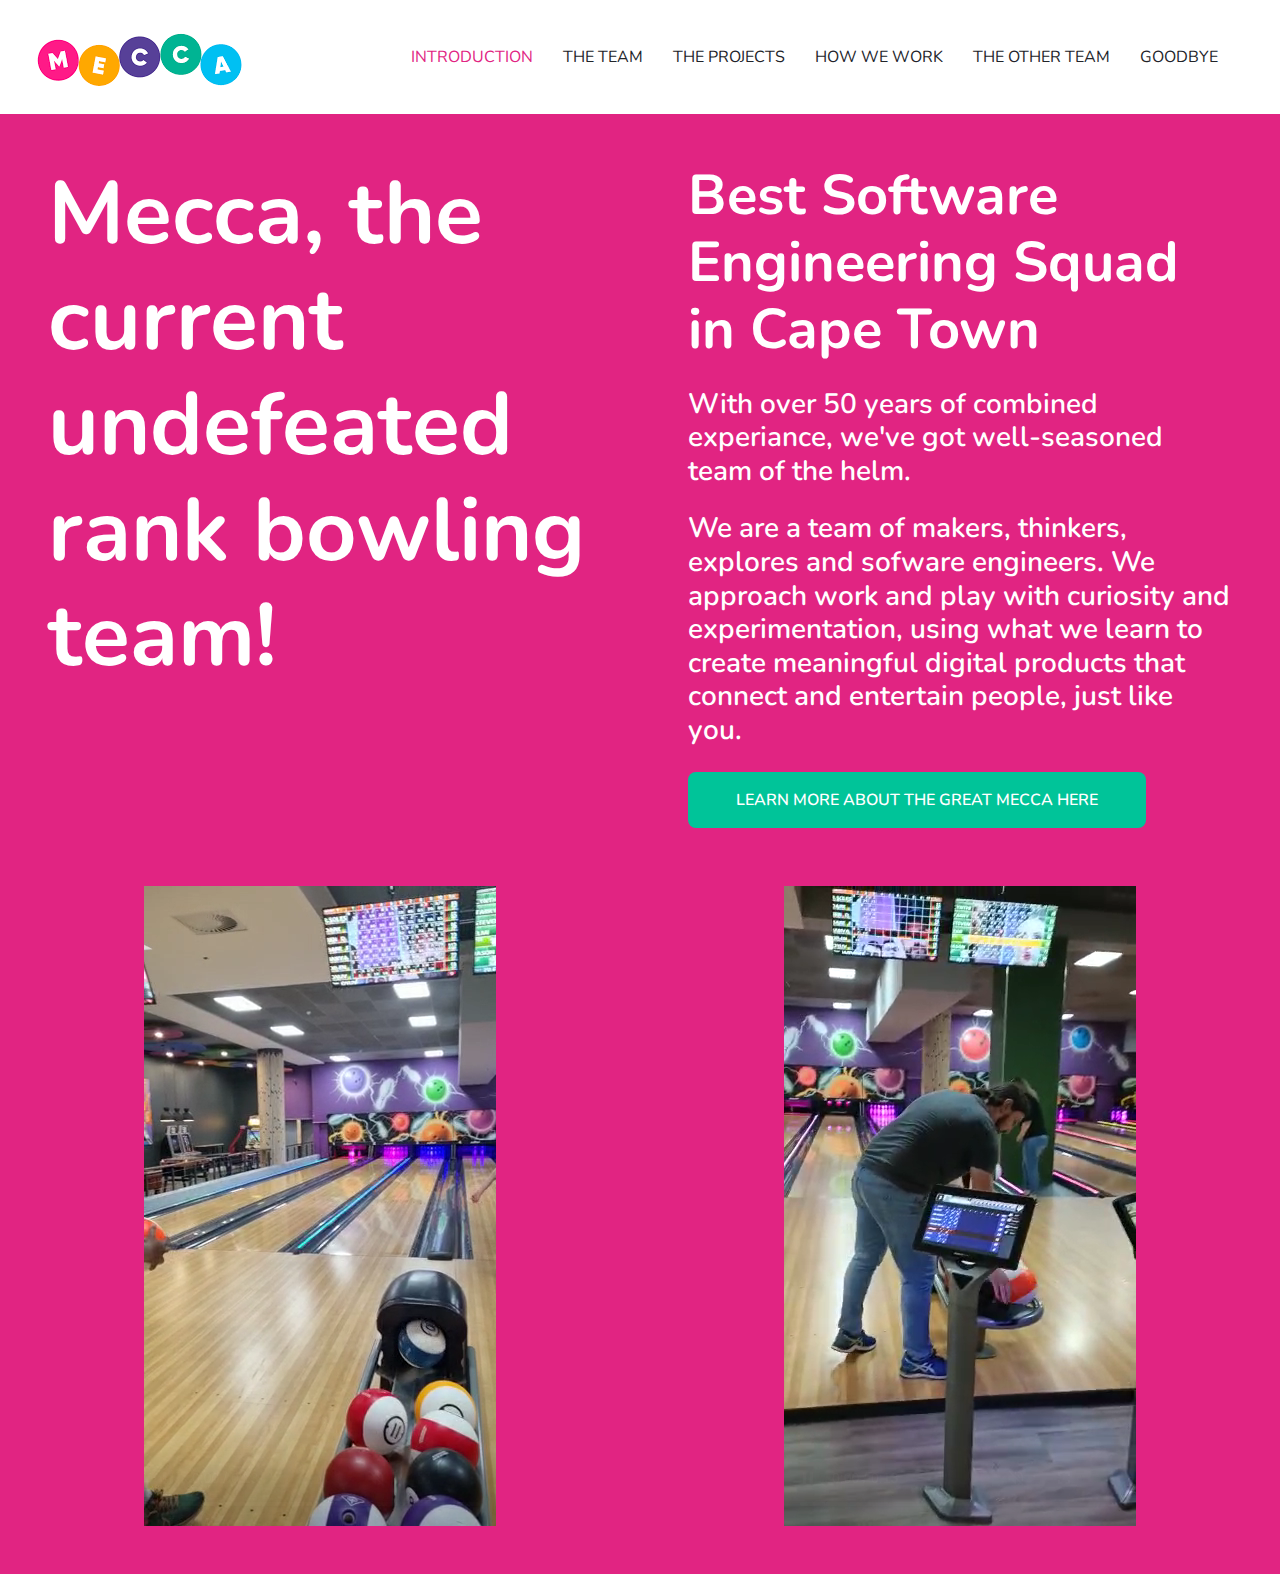
==== commit 85a369ef: "hos" ====
--- a/index.html
+++ b/index.html
@@ -48,7 +48,7 @@
                     <a href="price.html" class="nav-item nav-link">How We Work</a>
                     <a href="project.html" class="nav-item nav-link">The other Team</a>
                   
-                    <a href="contact.html" class="nav-item nav-link">Goodbye</a>
+                    <a href="GoodByeSlide.html" class="nav-item nav-link">Goodbye</a>
                 </div>
             </div>
         </nav>
@@ -57,19 +57,19 @@
 
 
     <!-- Header Start -->
-    <div class="container-fluid bg-primary py-5 px-0" style="margin-bottom: 90px;">
+    <div class="container-fluid py-5 bg-primary px-0">
         <div class="row mx-0">
-            <div class="col-lg-12 px-md-5 text-center text-lg-left">
+            <div class="col-lg-6 px-md-5 text-center text-lg-left">
                 <h1 class="display-2 mb-3">Mecca, the current undefeated rank bowling team!</h1>
                 <p class="text-dark mb-4"></p>
                 <!-- <a href="team.html" class="btn btn-dark text-uppercase mt-1 py-3 px-5">Learn more about the great Mecca here</a> -->
             </div>
 
-            <div class="col-lg-6 col-lg-12 px-md-5 text-center text-lg-left">
-                <h1 class="display-4 text-uppercase mb-4">Best Software Engineering Squad in Cape Town</h1>
-                <h5 class="text-uppercase mb-3">With over 50 years of combined experiance, we've got well-seasoned team of the helm.</h5>
-                <p class="mb-4">We are a team of makers, thinkers, explores and sofware engineers. We approach work and play with curiosity and experimentation, using what we learn to create meaningful digital products that connect and entertain people, just like you.</p>
-                <a href="team.html" class="btn btn-dark text-uppercase py-3 px-5">Learn more about the great Mecca here</a>
+            <div class="col-lg-6 col-lg-6 px-md-5 text-center text-lg-left">
+                <h1 class="display-4 mb-4">Best Software Engineering Squad in Cape Town</h1>
+                <h3 class="display-5 mb-4">With over 50 years of combined experiance, we've got well-seasoned team of the helm.</h3>
+                <h3 class="display-5 mb-4">We are a team of makers, thinkers, explores and sofware engineers. We approach work and play with curiosity and experimentation, using what we learn to create meaningful digital products that connect and entertain people, just like you.</h3>
+                <h3 href="team.html" class="btn btn-dark text-uppercase py-3 px-5">Learn more about the great Mecca here</h3>
             </div>
             <div class="flexit-strong">
                 <video class="img-fluid mt-5 mt-lg-0" controls autoplay muted>
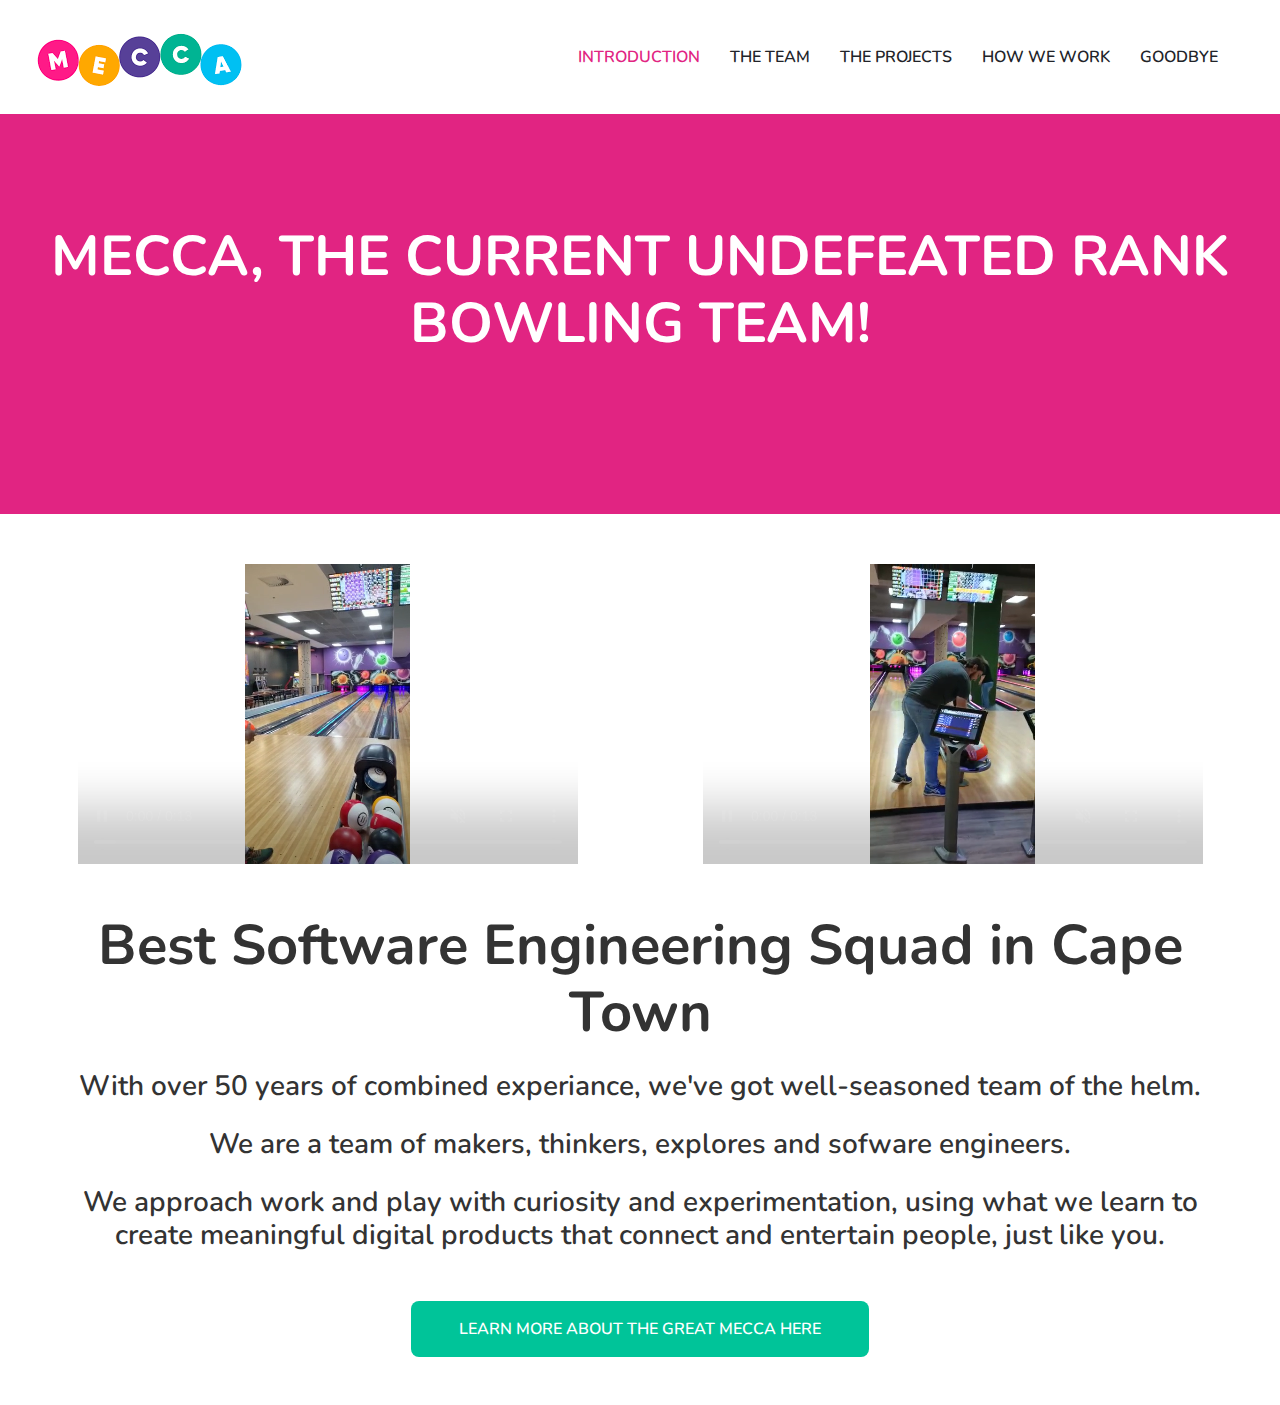
==== commit f3704f4f: "Stuff" ====
--- a/index.html
+++ b/index.html
@@ -46,8 +46,6 @@
                     <a href="team.html" class="nav-item nav-link">The Team</a>
                     <a href="service.html" class="nav-item nav-link">The Projects</a>
                     <a href="price.html" class="nav-item nav-link">How We Work</a>
-                    <a href="project.html" class="nav-item nav-link">The other Team</a>
-                  
                     <a href="GoodByeSlide.html" class="nav-item nav-link">Goodbye</a>
                 </div>
             </div>
@@ -55,28 +53,34 @@
     </div>
     <!-- Navbar End -->
 
+       <!-- Page Header Start -->
+       <div style="margin-bottom: 0px;" class="page-header container-fluid bg-primary d-flex flex-column align-items-center justify-content-center">
+        <h1 class="display-4 text-uppercase text-center mb-5">Mecca, the current undefeated rank bowling team!</h1>
+    </div>
+    <!-- Page Header Start -->
+
+
 
     <!-- Header Start -->
-    <div class="container-fluid py-5 bg-primary px-0">
+    <div class="container-fluid px-0">
         <div class="row mx-0">
-            <div class="col-lg-6 px-md-5 text-center text-lg-left">
-                <h1 class="display-2 mb-3">Mecca, the current undefeated rank bowling team!</h1>
-                <p class="text-dark mb-4"></p>
-                <!-- <a href="team.html" class="btn btn-dark text-uppercase mt-1 py-3 px-5">Learn more about the great Mecca here</a> -->
+            <div class="col-lg-12 flexit-strong">
+                <video class="mt-5 mt-lg-0" height="300px" width="500px" controls autoplay muted>
+                    <source src="img/headerV.mp4" type="video/mp4" ></video>
+                <video class="mt-5 mt-lg-0"  height="300px" width="500px"  controls autoplay muted>
+                    <source src="img/Jan.mp4" type="video/mp4" ></video>
             </div>
 
-            <div class="col-lg-6 col-lg-6 px-md-5 text-center text-lg-left">
-                <h1 class="display-4 mb-4">Best Software Engineering Squad in Cape Town</h1>
-                <h3 class="display-5 mb-4">With over 50 years of combined experiance, we've got well-seasoned team of the helm.</h3>
-                <h3 class="display-5 mb-4">We are a team of makers, thinkers, explores and sofware engineers. We approach work and play with curiosity and experimentation, using what we learn to create meaningful digital products that connect and entertain people, just like you.</h3>
-                <h3 href="team.html" class="btn btn-dark text-uppercase py-3 px-5">Learn more about the great Mecca here</h3>
+            <div class="col-lg-12 col-lg-6 px-md-5 text-center mt-5" style="color: black;">
+                <h1 style="color:#333;" class="display-4 mb-4">Best Software Engineering Squad in Cape Town</h1>
+                <h3 style="color:#333;" class="display-5 mb-4">With over 50 years of combined experiance, we've got well-seasoned team of the helm.</h3>
+                <h3 style="color:#333;" class="display-5 mb-4">We are a team of makers, thinkers, explores and sofware engineers.</h3>
+                <h3 style="color:#333;" class="display-5 mb-5">We approach work and play with curiosity and experimentation, using what we learn to create meaningful digital products that connect and entertain people, just like you.</h3>
+                <h3 style="color:#333;" class="btn btn-dark text-uppercase py-3 px-5 mb-5"> <a style="color:white;" href="team.html">Learn more about the great Mecca here</a> </h3>
             </div>
-            <div class="flexit-strong">
-                <video class="img-fluid mt-5 mt-lg-0" controls autoplay muted>
-                    <source src="img/headerV.mp4" type="video/mp4" ></video>
-                <video class="img-fluid mt-5 mt-lg-0"  controls autoplay muted>
-                    <source src="img/Jan.mp4" type="video/mp4" ></video>
-            </div>
+
+           
+            
         </div>
     </div>
     <!-- Header End -->
--- a/css/style.css
+++ b/css/style.css
@@ -9766,7 +9766,7 @@
 
 .navbar-light .navbar-nav .nav-link {
   font-family: 'Nunito', sans-serif;
-  font-weight: 400;
+  font-weight: 600;
   text-transform: uppercase;
   padding: 45px 15px;
   color: #222429;
@@ -9892,6 +9892,7 @@
   background: #222429;
   transition: .5s;
   opacity: 0;
+  padding: 10px;
 }
 
 .team-item:hover .team-overlay {
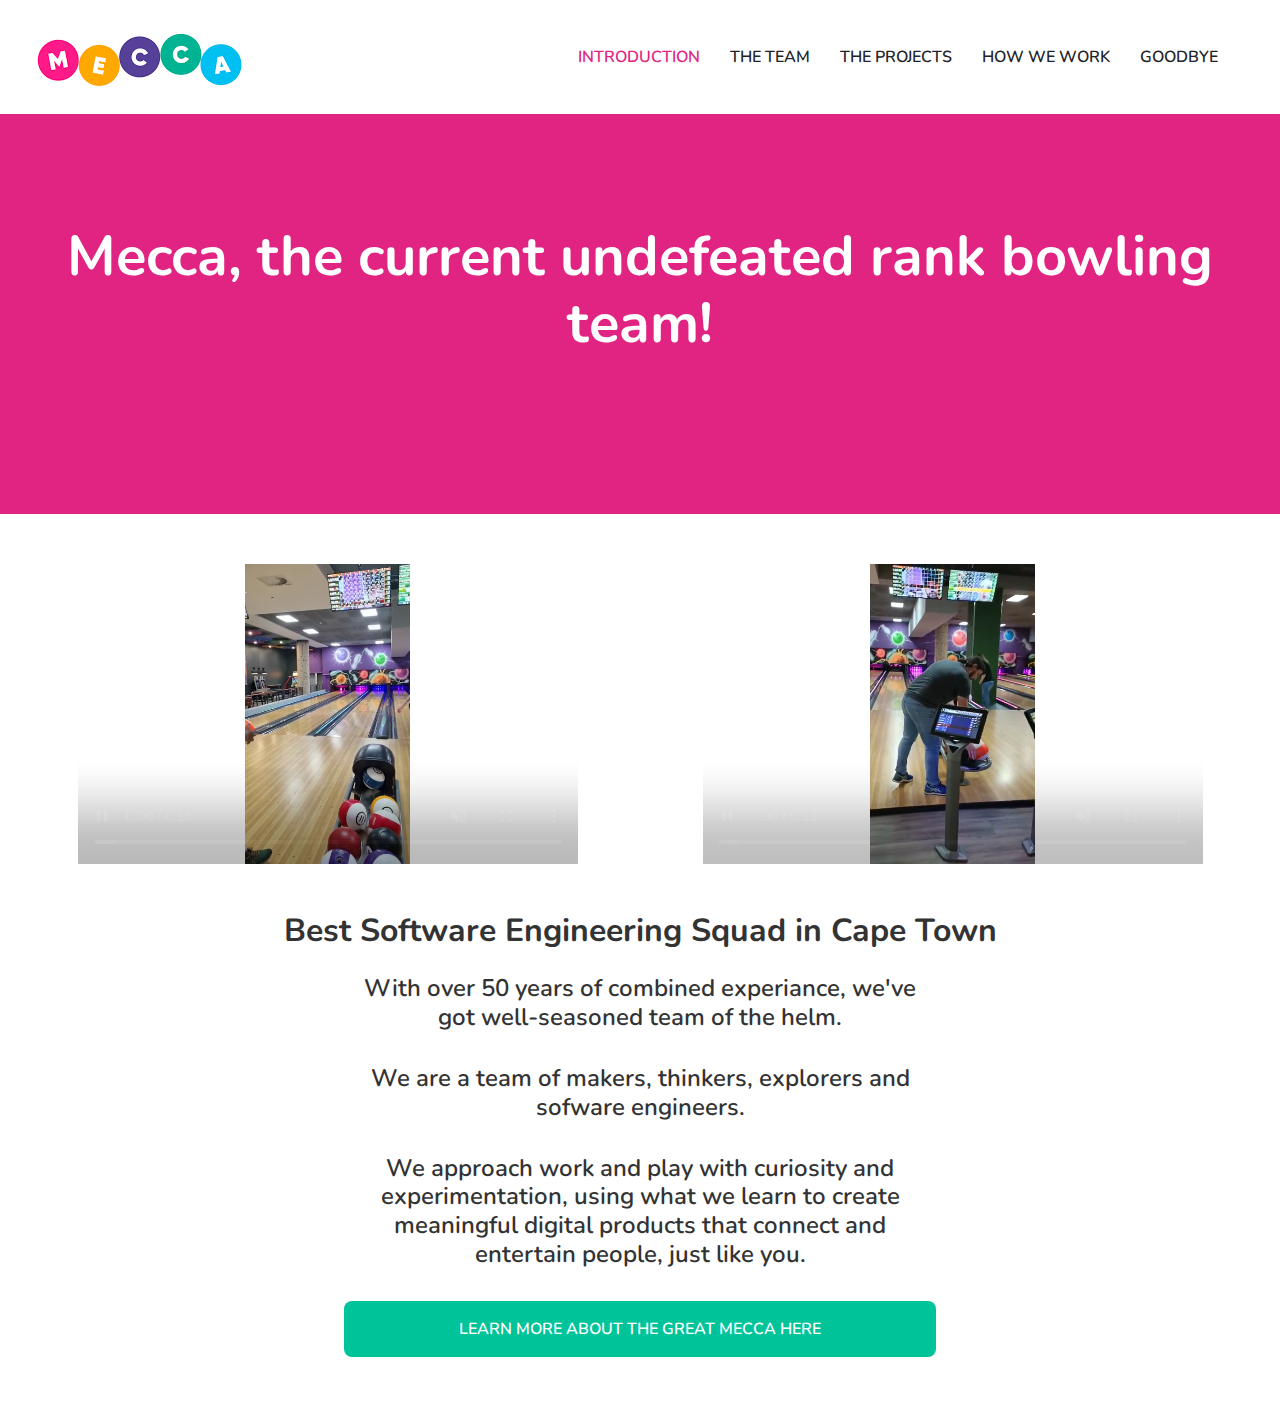
==== commit b9e1e4ef: "hyelllo" ====
--- a/index.html
+++ b/index.html
@@ -3,7 +3,7 @@
 
 <head>
     <meta charset="utf-8">
-    <title>DOT.NET - Digital Agency Website Template</title>
+    <title>Mecca</title>
     <meta content="width=device-width, initial-scale=1.0" name="viewport">
     <meta content="Free HTML Templates" name="keywords">
     <meta content="Free HTML Templates" name="description">
@@ -55,7 +55,7 @@
 
        <!-- Page Header Start -->
        <div style="margin-bottom: 0px;" class="page-header container-fluid bg-primary d-flex flex-column align-items-center justify-content-center">
-        <h1 class="display-4 text-uppercase text-center mb-5">Mecca, the current undefeated rank bowling team!</h1>
+        <h1 class="display-4 text-center mb-5">Mecca, the current undefeated rank bowling team!</h1>
     </div>
     <!-- Page Header Start -->
 
@@ -72,11 +72,13 @@
             </div>
 
             <div class="col-lg-12 col-lg-6 px-md-5 text-center mt-5" style="color: black;">
-                <h1 style="color:#333;" class="display-4 mb-4">Best Software Engineering Squad in Cape Town</h1>
-                <h3 style="color:#333;" class="display-5 mb-4">With over 50 years of combined experiance, we've got well-seasoned team of the helm.</h3>
-                <h3 style="color:#333;" class="display-5 mb-4">We are a team of makers, thinkers, explores and sofware engineers.</h3>
-                <h3 style="color:#333;" class="display-5 mb-5">We approach work and play with curiosity and experimentation, using what we learn to create meaningful digital products that connect and entertain people, just like you.</h3>
-                <h3 style="color:#333;" class="btn btn-dark text-uppercase py-3 px-5 mb-5"> <a style="color:white;" href="team.html">Learn more about the great Mecca here</a> </h3>
+                <h2 style="color:#333;" class="mb-4">Best Software Engineering Squad in Cape Town</h2>
+                <div style="display: inline-flex; flex-direction: column; flex-grow: 1; justify-content:center; width: 50%;">
+                    <h4 style="color:#333;" class="display-5 pb-4">With over 50 years of combined experiance, we've got well-seasoned team of the helm.</h4>
+                    <h4 style="color:#333;" class="display-5 pb-4">We are a team of makers, thinkers, explorers and sofware engineers.</h4>
+                    <h4 style="color:#333;" class="display-5 pb-4">We approach work and play with curiosity and experimentation, using what we learn to create meaningful digital products that connect and entertain people, just like you.</h4>
+                    <h4 style="color:#333;" class="btn btn-dark text-uppercase py-3 px-5 mb-5"> <a style="color:white;" href="team.html">Learn more about the great Mecca here</a></h4>
+                </div>
             </div>
 
            
--- a/css/style.css
+++ b/css/style.css
@@ -9884,10 +9884,10 @@
   display: flex;
   align-items: center;
   justify-content: center;
-  top: 30px;
-  right: 30px;
-  bottom: 30px;
-  left: 30px;
+  top: 0px;
+  right: 0px;
+  bottom: 0px;
+  left: 0px;
   border-radius: 4px;
   background: #222429;
   transition: .5s;
